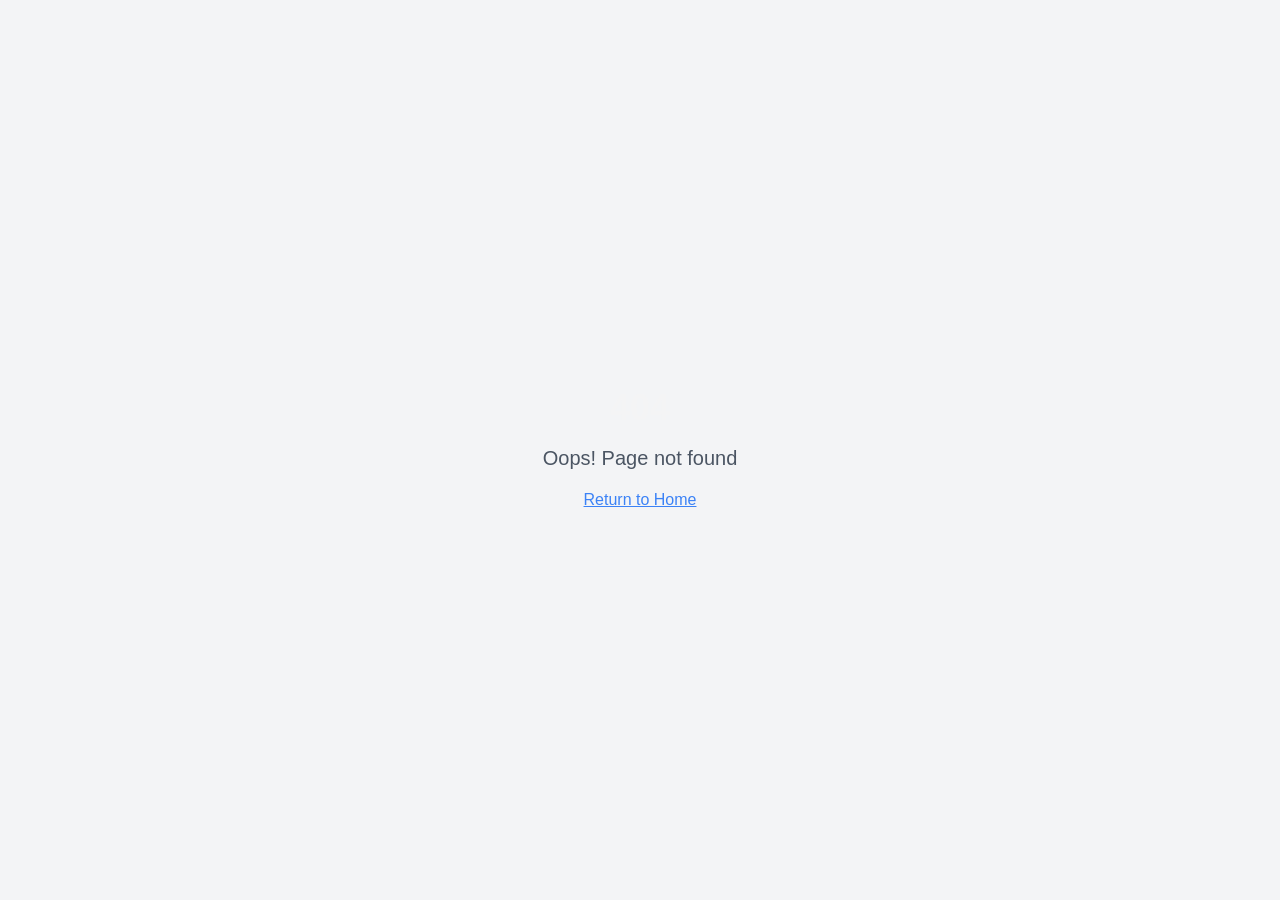
==== index.html @ d6beacb3 "updated dist" ====
<!doctype html>
<html lang="en">
  <head>
    <meta charset="UTF-8" />
    <meta name="viewport" content="width=device-width, initial-scale=1.0" />
    <title>Udaykishore Resu - Technical Lead & Software Architect</title>
    <meta name="description" content="Passionate software architect creating innovative solutions. Explore my projects, articles, and journey in modern web development." />
    <meta name="author" content="Udaykishore Resu" />
    <meta name="keywords" content="Technical Lead & Software Architect, Golang, Scala, Java, Web Development, Migration" />

    <meta property="og:title" content="Udaykishore Resu - Technical Lead & Software Architect" />
    <meta property="og:description" content="Passionate software architect creating innovative solutions and sharing knowledge through code and writing." />
    <meta property="og:type" content="website" />
    <meta property="og:url" content="https://udaykishore-resu.github.io" />

    <meta name="twitter:card" content="summary_large_image" />
    <meta name="twitter:title" content="Udaykishore Resu - Technical Lead & Software Architect" />
    <meta name="twitter:description" content="Passionate software architect creating innovative solutions and sharing knowledge through code and writing." />
    <script type="module" crossorigin src="/assets/index-DEDSLLPC.js"></script>
    <link rel="stylesheet" crossorigin href="/assets/index-BplFXg4B.css">
  </head>

  <body>
    <div id="root"></div>
  </body>
</html>
---- assets/index-BplFXg4B.css ----
*,:before,:after{--tw-border-spacing-x: 0;--tw-border-spacing-y: 0;--tw-translate-x: 0;--tw-translate-y: 0;--tw-rotate: 0;--tw-skew-x: 0;--tw-skew-y: 0;--tw-scale-x: 1;--tw-scale-y: 1;--tw-pan-x: ;--tw-pan-y: ;--tw-pinch-zoom: ;--tw-scroll-snap-strictness: proximity;--tw-gradient-from-position: ;--tw-gradient-via-position: ;--tw-gradient-to-position: ;--tw-ordinal: ;--tw-slashed-zero: ;--tw-numeric-figure: ;--tw-numeric-spacing: ;--tw-numeric-fraction: ;--tw-ring-inset: ;--tw-ring-offset-width: 0px;--tw-ring-offset-color: #fff;--tw-ring-color: rgb(59 130 246 / .5);--tw-ring-offset-shadow: 0 0 #0000;--tw-ring-shadow: 0 0 #0000;--tw-shadow: 0 0 #0000;--tw-shadow-colored: 0 0 #0000;--tw-blur: ;--tw-brightness: ;--tw-contrast: ;--tw-grayscale: ;--tw-hue-rotate: ;--tw-invert: ;--tw-saturate: ;--tw-sepia: ;--tw-drop-shadow: ;--tw-backdrop-blur: ;--tw-backdrop-brightness: ;--tw-backdrop-contrast: ;--tw-backdrop-grayscale: ;--tw-backdrop-hue-rotate: ;--tw-backdrop-invert: ;--tw-backdrop-opacity: ;--tw-backdrop-saturate: ;--tw-backdrop-sepia: ;--tw-contain-size: ;--tw-contain-layout: ;--tw-contain-paint: ;--tw-contain-style: }::backdrop{--tw-border-spacing-x: 0;--tw-border-spacing-y: 0;--tw-translate-x: 0;--tw-translate-y: 0;--tw-rotate: 0;--tw-skew-x: 0;--tw-skew-y: 0;--tw-scale-x: 1;--tw-scale-y: 1;--tw-pan-x: ;--tw-pan-y: ;--tw-pinch-zoom: ;--tw-scroll-snap-strictness: proximity;--tw-gradient-from-position: ;--tw-gradient-via-position: ;--tw-gradient-to-position: ;--tw-ordinal: ;--tw-slashed-zero: ;--tw-numeric-figure: ;--tw-numeric-spacing: ;--tw-numeric-fraction: ;--tw-ring-inset: ;--tw-ring-offset-width: 0px;--tw-ring-offset-color: #fff;--tw-ring-color: rgb(59 130 246 / .5);--tw-ring-offset-shadow: 0 0 #0000;--tw-ring-shadow: 0 0 #0000;--tw-shadow: 0 0 #0000;--tw-shadow-colored: 0 0 #0000;--tw-blur: ;--tw-brightness: ;--tw-contrast: ;--tw-grayscale: ;--tw-hue-rotate: ;--tw-invert: ;--tw-saturate: ;--tw-sepia: ;--tw-drop-shadow: ;--tw-backdrop-blur: ;--tw-backdrop-brightness: ;--tw-backdrop-contrast: ;--tw-backdrop-grayscale: ;--tw-backdrop-hue-rotate: ;--tw-backdrop-invert: ;--tw-backdrop-opacity: ;--tw-backdrop-saturate: ;--tw-backdrop-sepia: ;--tw-contain-size: ;--tw-contain-layout: ;--tw-contain-paint: ;--tw-contain-style: }*,:before,:after{box-sizing:border-box;border-width:0;border-style:solid;border-color:#e5e7eb}:before,:after{--tw-content: ""}html,:host{line-height:1.5;-webkit-text-size-adjust:100%;-moz-tab-size:4;-o-tab-size:4;tab-size:4;font-family:ui-sans-serif,system-ui,sans-serif,"Apple Color Emoji","Segoe UI Emoji",Segoe UI Symbol,"Noto Color Emoji";font-feature-settings:normal;font-variation-settings:normal;-webkit-tap-highlight-color:transparent}body{margin:0;line-height:inherit}hr{height:0;color:inherit;border-top-width:1px}abbr:where([title]){-webkit-text-decoration:underline dotted;text-decoration:underline dotted}h1,h2,h3,h4,h5,h6{font-size:inherit;font-weight:inherit}a{color:inherit;text-decoration:inherit}b,strong{font-weight:bolder}code,kbd,samp,pre{font-family:ui-monospace,SFMono-Regular,Menlo,Monaco,Consolas,Liberation Mono,Courier New,monospace;font-feature-settings:normal;font-variation-settings:normal;font-size:1em}small{font-size:80%}sub,sup{font-size:75%;line-height:0;position:relative;vertical-align:baseline}sub{bottom:-.25em}sup{top:-.5em}table{text-indent:0;border-color:inherit;border-collapse:collapse}button,input,optgroup,select,textarea{font-family:inherit;font-feature-settings:inherit;font-variation-settings:inherit;font-size:100%;font-weight:inherit;line-height:inherit;letter-spacing:inherit;color:inherit;margin:0;padding:0}button,select{text-transform:none}button,input:where([type=button]),input:where([type=reset]),input:where([type=submit]){-webkit-appearance:button;background-color:transparent;background-image:none}:-moz-focusring{outline:auto}:-moz-ui-invalid{box-shadow:none}progress{vertical-align:baseline}::-webkit-inner-spin-button,::-webkit-outer-spin-button{height:auto}[type=search]{-webkit-appearance:textfield;outline-offset:-2px}::-webkit-search-decoration{-webkit-appearance:none}::-webkit-file-upload-button{-webkit-appearance:button;font:inherit}summary{display:list-item}blockquote,dl,dd,h1,h2,h3,h4,h5,h6,hr,figure,p,pre{margin:0}fieldset{margin:0;padding:0}legend{padding:0}ol,ul,menu{list-style:none;margin:0;padding:0}dialog{padding:0}textarea{resize:vertical}input::-moz-placeholder,textarea::-moz-placeholder{opacity:1;color:#9ca3af}input::placeholder,textarea::placeholder{opacity:1;color:#9ca3af}button,[role=button]{cursor:pointer}:disabled{cursor:default}img,svg,video,canvas,audio,iframe,embed,object{display:block;vertical-align:middle}img,video{max-width:100%;height:auto}[hidden]:where(:not([hidden=until-found])){display:none}:root{--background: 240 10% 3.9%;--surface: 240 10% 5.5%;--surface-elevated: 240 10% 7%;--foreground: 240 5% 96%;--card: 240 10% 6%;--card-foreground: 240 5% 96%;--card-border: 240 10% 12%;--popover: 240 10% 6%;--popover-foreground: 240 5% 96%;--primary: 217 91% 60%;--primary-light: 217 91% 70%;--primary-dark: 217 91% 50%;--primary-foreground: 240 10% 3.9%;--secondary: 240 10% 12%;--secondary-foreground: 240 5% 96%;--accent: 270 95% 75%;--accent-light: 270 95% 85%;--accent-foreground: 240 10% 3.9%;--muted: 240 10% 12%;--muted-foreground: 240 5% 65%;--text-secondary: 240 5% 75%;--destructive: 0 84% 60%;--destructive-foreground: 240 5% 96%;--success: 142 76% 36%;--warning: 38 92% 50%;--border: 240 10% 12%;--input: 240 10% 12%;--ring: 217 91% 60%;--gradient-primary: linear-gradient(135deg, hsl(217 91% 60%), hsl(270 95% 75%));--gradient-surface: linear-gradient(135deg, hsl(240 10% 6%), hsl(240 10% 8%));--gradient-hero: linear-gradient(135deg, hsl(240 10% 3.9%), hsl(240 10% 6%));--shadow-sm: 0 1px 2px 0 hsl(240 10% 3.9% / .05);--shadow: 0 4px 6px -1px hsl(240 10% 3.9% / .1);--shadow-md: 0 10px 15px -3px hsl(240 10% 3.9% / .1);--shadow-lg: 0 20px 25px -5px hsl(240 10% 3.9% / .1);--shadow-glow: 0 0 40px hsl(217 91% 60% / .15);--radius: .75rem;--sidebar-background: 0 0% 98%;--sidebar-foreground: 240 5.3% 26.1%;--sidebar-primary: 240 5.9% 10%;--sidebar-primary-foreground: 0 0% 98%;--sidebar-accent: 240 4.8% 95.9%;--sidebar-accent-foreground: 240 5.9% 10%;--sidebar-border: 220 13% 91%;--sidebar-ring: 217.2 91.2% 59.8%}.dark{--background: 222.2 84% 4.9%;--foreground: 210 40% 98%;--card: 222.2 84% 4.9%;--card-foreground: 210 40% 98%;--popover: 222.2 84% 4.9%;--popover-foreground: 210 40% 98%;--primary: 210 40% 98%;--primary-foreground: 222.2 47.4% 11.2%;--secondary: 217.2 32.6% 17.5%;--secondary-foreground: 210 40% 98%;--muted: 217.2 32.6% 17.5%;--muted-foreground: 215 20.2% 65.1%;--accent: 217.2 32.6% 17.5%;--accent-foreground: 210 40% 98%;--destructive: 0 62.8% 30.6%;--destructive-foreground: 210 40% 98%;--border: 217.2 32.6% 17.5%;--input: 217.2 32.6% 17.5%;--ring: 212.7 26.8% 83.9%;--sidebar-background: 240 5.9% 10%;--sidebar-foreground: 240 4.8% 95.9%;--sidebar-primary: 224.3 76.3% 48%;--sidebar-primary-foreground: 0 0% 100%;--sidebar-accent: 240 3.7% 15.9%;--sidebar-accent-foreground: 240 4.8% 95.9%;--sidebar-border: 240 3.7% 15.9%;--sidebar-ring: 217.2 91.2% 59.8%}*{border-color:hsl(var(--border))}body{background-color:hsl(var(--background));font-family:Inter,sans-serif;color:hsl(var(--foreground));-webkit-font-smoothing:antialiased;-moz-osx-font-smoothing:grayscale}::-webkit-scrollbar{width:6px}::-webkit-scrollbar-track{background:hsl(var(--surface))}::-webkit-scrollbar-thumb{background:hsl(var(--border));border-radius:3px}::-webkit-scrollbar-thumb:hover{background:hsl(var(--muted-foreground))}.bg-gradient-surface{background:var(--gradient-surface)}.bg-gradient-hero{background:var(--gradient-hero)}.shadow-glow{box-shadow:var(--shadow-glow)}.text-gradient{background:var(--gradient-primary);background-clip:text;-webkit-background-clip:text;-webkit-text-fill-color:transparent}.animate-fade-in-up{animation:fadeInUp .6s ease-out forwards}.animate-fade-in{animation:fadeIn .6s ease-out forwards}@keyframes fadeInUp{0%{opacity:0;transform:translateY(30px)}to{opacity:1;transform:translateY(0)}}@keyframes fadeIn{0%{opacity:0}to{opacity:1}}@keyframes scaleIn{0%{opacity:0;transform:scale(.95)}to{opacity:1;transform:scale(1)}}.hover-lift{transition:all .3s cubic-bezier(.4,0,.2,1)}.hover-lift:hover{transform:translateY(-8px);box-shadow:var(--shadow-lg)}.hover-glow:hover{box-shadow:var(--shadow-glow)}.sr-only{position:absolute;width:1px;height:1px;padding:0;margin:-1px;overflow:hidden;clip:rect(0,0,0,0);white-space:nowrap;border-width:0}.pointer-events-none{pointer-events:none}.pointer-events-auto{pointer-events:auto}.visible{visibility:visible}.invisible{visibility:hidden}.fixed{position:fixed}.absolute{position:absolute}.relative{position:relative}.inset-0{top:0;right:0;bottom:0;left:0}.inset-x-0{left:0;right:0}.inset-y-0{top:0;bottom:0}.-bottom-12{bottom:-3rem}.-left-12{left:-3rem}.-right-12{right:-3rem}.-top-12{top:-3rem}.bottom-0{bottom:0}.bottom-20{bottom:5rem}.bottom-8{bottom:2rem}.left-0{left:0}.left-1{left:.25rem}.left-1\/2{left:50%}.left-2{left:.5rem}.left-20{left:5rem}.left-\[50\%\]{left:50%}.right-0{right:0}.right-1{right:.25rem}.right-2{right:.5rem}.right-20{right:5rem}.right-3{right:.75rem}.right-4{right:1rem}.top-0{top:0}.top-1\.5{top:.375rem}.top-1\/2{top:50%}.top-2{top:.5rem}.top-20{top:5rem}.top-3\.5{top:.875rem}.top-4{top:1rem}.top-\[1px\]{top:1px}.top-\[50\%\]{top:50%}.top-\[60\%\]{top:60%}.top-full{top:100%}.z-10{z-index:10}.z-20{z-index:20}.z-50{z-index:50}.z-\[100\]{z-index:100}.z-\[1\]{z-index:1}.-mx-1{margin-left:-.25rem;margin-right:-.25rem}.mx-1{margin-left:.25rem;margin-right:.25rem}.mx-2{margin-left:.5rem;margin-right:.5rem}.mx-3\.5{margin-left:.875rem;margin-right:.875rem}.mx-auto{margin-left:auto;margin-right:auto}.my-0\.5{margin-top:.125rem;margin-bottom:.125rem}.my-1{margin-top:.25rem;margin-bottom:.25rem}.-ml-4{margin-left:-1rem}.-mt-4{margin-top:-1rem}.mb-1{margin-bottom:.25rem}.mb-12{margin-bottom:3rem}.mb-16{margin-bottom:4rem}.mb-2{margin-bottom:.5rem}.mb-3{margin-bottom:.75rem}.mb-4{margin-bottom:1rem}.mb-6{margin-bottom:1.5rem}.mb-8{margin-bottom:2rem}.ml-1{margin-left:.25rem}.ml-auto{margin-left:auto}.mr-1{margin-right:.25rem}.mr-2{margin-right:.5rem}.mt-1\.5{margin-top:.375rem}.mt-12{margin-top:3rem}.mt-2{margin-top:.5rem}.mt-24{margin-top:6rem}.mt-4{margin-top:1rem}.mt-auto{margin-top:auto}.block{display:block}.flex{display:flex}.inline-flex{display:inline-flex}.table{display:table}.grid{display:grid}.hidden{display:none}.aspect-square{aspect-ratio:1 / 1}.aspect-video{aspect-ratio:16 / 9}.size-4{width:1rem;height:1rem}.h-1\.5{height:.375rem}.h-10{height:2.5rem}.h-11{height:2.75rem}.h-12{height:3rem}.h-16{height:4rem}.h-2{height:.5rem}.h-2\.5{height:.625rem}.h-3{height:.75rem}.h-3\.5{height:.875rem}.h-32{height:8rem}.h-4{height:1rem}.h-5{height:1.25rem}.h-6{height:1.5rem}.h-7{height:1.75rem}.h-72{height:18rem}.h-8{height:2rem}.h-9{height:2.25rem}.h-96{height:24rem}.h-\[1px\]{height:1px}.h-\[var\(--radix-navigation-menu-viewport-height\)\]{height:var(--radix-navigation-menu-viewport-height)}.h-\[var\(--radix-select-trigger-height\)\]{height:var(--radix-select-trigger-height)}.h-auto{height:auto}.h-full{height:100%}.h-px{height:1px}.h-svh{height:100svh}.max-h-96{max-height:24rem}.max-h-\[300px\]{max-height:300px}.max-h-screen{max-height:100vh}.min-h-0{min-height:0px}.min-h-\[80px\]{min-height:80px}.min-h-screen{min-height:100vh}.min-h-svh{min-height:100svh}.w-0{width:0px}.w-1{width:.25rem}.w-10{width:2.5rem}.w-11{width:2.75rem}.w-12{width:3rem}.w-2{width:.5rem}.w-2\.5{width:.625rem}.w-3{width:.75rem}.w-3\.5{width:.875rem}.w-3\/4{width:75%}.w-32{width:8rem}.w-4{width:1rem}.w-5{width:1.25rem}.w-6{width:1.5rem}.w-64{width:16rem}.w-7{width:1.75rem}.w-72{width:18rem}.w-8{width:2rem}.w-9{width:2.25rem}.w-96{width:24rem}.w-\[--sidebar-width\]{width:var(--sidebar-width)}.w-\[100px\]{width:100px}.w-\[1px\]{width:1px}.w-auto{width:auto}.w-full{width:100%}.w-max{width:-moz-max-content;width:max-content}.w-px{width:1px}.min-w-0{min-width:0px}.min-w-5{min-width:1.25rem}.min-w-\[12rem\]{min-width:12rem}.min-w-\[8rem\]{min-width:8rem}.min-w-\[var\(--radix-select-trigger-width\)\]{min-width:var(--radix-select-trigger-width)}.max-w-2xl{max-width:42rem}.max-w-3xl{max-width:48rem}.max-w-4xl{max-width:56rem}.max-w-6xl{max-width:72rem}.max-w-\[--skeleton-width\]{max-width:var(--skeleton-width)}.max-w-lg{max-width:32rem}.max-w-max{max-width:-moz-max-content;max-width:max-content}.flex-1{flex:1 1 0%}.shrink-0{flex-shrink:0}.grow{flex-grow:1}.grow-0{flex-grow:0}.basis-full{flex-basis:100%}.caption-bottom{caption-side:bottom}.border-collapse{border-collapse:collapse}.-translate-x-1\/2{--tw-translate-x: -50%;transform:translate(var(--tw-translate-x),var(--tw-translate-y)) rotate(var(--tw-rotate)) skew(var(--tw-skew-x)) skewY(var(--tw-skew-y)) scaleX(var(--tw-scale-x)) scaleY(var(--tw-scale-y))}.-translate-x-px{--tw-translate-x: -1px;transform:translate(var(--tw-translate-x),var(--tw-translate-y)) rotate(var(--tw-rotate)) skew(var(--tw-skew-x)) skewY(var(--tw-skew-y)) scaleX(var(--tw-scale-x)) scaleY(var(--tw-scale-y))}.-translate-y-1\/2{--tw-translate-y: -50%;transform:translate(var(--tw-translate-x),var(--tw-translate-y)) rotate(var(--tw-rotate)) skew(var(--tw-skew-x)) skewY(var(--tw-skew-y)) scaleX(var(--tw-scale-x)) scaleY(var(--tw-scale-y))}.translate-x-\[-50\%\]{--tw-translate-x: -50%;transform:translate(var(--tw-translate-x),var(--tw-translate-y)) rotate(var(--tw-rotate)) skew(var(--tw-skew-x)) skewY(var(--tw-skew-y)) scaleX(var(--tw-scale-x)) scaleY(var(--tw-scale-y))}.translate-x-px{--tw-translate-x: 1px;transform:translate(var(--tw-translate-x),var(--tw-translate-y)) rotate(var(--tw-rotate)) skew(var(--tw-skew-x)) skewY(var(--tw-skew-y)) scaleX(var(--tw-scale-x)) scaleY(var(--tw-scale-y))}.translate-y-\[-50\%\]{--tw-translate-y: -50%;transform:translate(var(--tw-translate-x),var(--tw-translate-y)) rotate(var(--tw-rotate)) skew(var(--tw-skew-x)) skewY(var(--tw-skew-y)) scaleX(var(--tw-scale-x)) scaleY(var(--tw-scale-y))}.rotate-45{--tw-rotate: 45deg;transform:translate(var(--tw-translate-x),var(--tw-translate-y)) rotate(var(--tw-rotate)) skew(var(--tw-skew-x)) skewY(var(--tw-skew-y)) scaleX(var(--tw-scale-x)) scaleY(var(--tw-scale-y))}.rotate-90{--tw-rotate: 90deg;transform:translate(var(--tw-translate-x),var(--tw-translate-y)) rotate(var(--tw-rotate)) skew(var(--tw-skew-x)) skewY(var(--tw-skew-y)) scaleX(var(--tw-scale-x)) scaleY(var(--tw-scale-y))}.transform{transform:translate(var(--tw-translate-x),var(--tw-translate-y)) rotate(var(--tw-rotate)) skew(var(--tw-skew-x)) skewY(var(--tw-skew-y)) scaleX(var(--tw-scale-x)) scaleY(var(--tw-scale-y))}@keyframes bounce{0%,to{transform:translateY(-25%);animation-timing-function:cubic-bezier(.8,0,1,1)}50%{transform:none;animation-timing-function:cubic-bezier(0,0,.2,1)}}.animate-bounce{animation:bounce 1s infinite}@keyframes pulse{50%{opacity:.5}}.animate-pulse{animation:pulse 2s cubic-bezier(.4,0,.6,1) infinite}.cursor-default{cursor:default}.cursor-pointer{cursor:pointer}.touch-none{touch-action:none}.select-none{-webkit-user-select:none;-moz-user-select:none;user-select:none}.resize-none{resize:none}.list-none{list-style-type:none}.grid-cols-1{grid-template-columns:repeat(1,minmax(0,1fr))}.grid-cols-3{grid-template-columns:repeat(3,minmax(0,1fr))}.flex-row{flex-direction:row}.flex-col{flex-direction:column}.flex-col-reverse{flex-direction:column-reverse}.flex-wrap{flex-wrap:wrap}.items-start{align-items:flex-start}.items-end{align-items:flex-end}.items-center{align-items:center}.items-stretch{align-items:stretch}.justify-center{justify-content:center}.justify-between{justify-content:space-between}.gap-1{gap:.25rem}.gap-1\.5{gap:.375rem}.gap-12{gap:3rem}.gap-2{gap:.5rem}.gap-4{gap:1rem}.gap-6{gap:1.5rem}.gap-8{gap:2rem}.space-x-1>:not([hidden])~:not([hidden]){--tw-space-x-reverse: 0;margin-right:calc(.25rem * var(--tw-space-x-reverse));margin-left:calc(.25rem * calc(1 - var(--tw-space-x-reverse)))}.space-x-3>:not([hidden])~:not([hidden]){--tw-space-x-reverse: 0;margin-right:calc(.75rem * var(--tw-space-x-reverse));margin-left:calc(.75rem * calc(1 - var(--tw-space-x-reverse)))}.space-x-4>:not([hidden])~:not([hidden]){--tw-space-x-reverse: 0;margin-right:calc(1rem * var(--tw-space-x-reverse));margin-left:calc(1rem * calc(1 - var(--tw-space-x-reverse)))}.space-x-6>:not([hidden])~:not([hidden]){--tw-space-x-reverse: 0;margin-right:calc(1.5rem * var(--tw-space-x-reverse));margin-left:calc(1.5rem * calc(1 - var(--tw-space-x-reverse)))}.space-x-8>:not([hidden])~:not([hidden]){--tw-space-x-reverse: 0;margin-right:calc(2rem * var(--tw-space-x-reverse));margin-left:calc(2rem * calc(1 - var(--tw-space-x-reverse)))}.space-y-1>:not([hidden])~:not([hidden]){--tw-space-y-reverse: 0;margin-top:calc(.25rem * calc(1 - var(--tw-space-y-reverse)));margin-bottom:calc(.25rem * var(--tw-space-y-reverse))}.space-y-1\.5>:not([hidden])~:not([hidden]){--tw-space-y-reverse: 0;margin-top:calc(.375rem * calc(1 - var(--tw-space-y-reverse)));margin-bottom:calc(.375rem * var(--tw-space-y-reverse))}.space-y-2>:not([hidden])~:not([hidden]){--tw-space-y-reverse: 0;margin-top:calc(.5rem * calc(1 - var(--tw-space-y-reverse)));margin-bottom:calc(.5rem * var(--tw-space-y-reverse))}.space-y-3>:not([hidden])~:not([hidden]){--tw-space-y-reverse: 0;margin-top:calc(.75rem * calc(1 - var(--tw-space-y-reverse)));margin-bottom:calc(.75rem * var(--tw-space-y-reverse))}.space-y-4>:not([hidden])~:not([hidden]){--tw-space-y-reverse: 0;margin-top:calc(1rem * calc(1 - var(--tw-space-y-reverse)));margin-bottom:calc(1rem * var(--tw-space-y-reverse))}.space-y-6>:not([hidden])~:not([hidden]){--tw-space-y-reverse: 0;margin-top:calc(1.5rem * calc(1 - var(--tw-space-y-reverse)));margin-bottom:calc(1.5rem * var(--tw-space-y-reverse))}.space-y-8>:not([hidden])~:not([hidden]){--tw-space-y-reverse: 0;margin-top:calc(2rem * calc(1 - var(--tw-space-y-reverse)));margin-bottom:calc(2rem * var(--tw-space-y-reverse))}.overflow-auto{overflow:auto}.overflow-hidden{overflow:hidden}.overflow-y-auto{overflow-y:auto}.overflow-x-hidden{overflow-x:hidden}.whitespace-nowrap{white-space:nowrap}.break-words{overflow-wrap:break-word}.rounded-\[2px\]{border-radius:2px}.rounded-\[inherit\]{border-radius:inherit}.rounded-full{border-radius:9999px}.rounded-lg{border-radius:var(--radius)}.rounded-md{border-radius:calc(var(--radius) - 2px)}.rounded-sm{border-radius:calc(var(--radius) - 4px)}.rounded-xl{border-radius:.75rem}.rounded-t-\[10px\]{border-top-left-radius:10px;border-top-right-radius:10px}.rounded-tl-sm{border-top-left-radius:calc(var(--radius) - 4px)}.border{border-width:1px}.border-2{border-width:2px}.border-4{border-width:4px}.border-\[1\.5px\]{border-width:1.5px}.border-y{border-top-width:1px;border-bottom-width:1px}.border-b{border-bottom-width:1px}.border-l{border-left-width:1px}.border-r{border-right-width:1px}.border-t{border-top-width:1px}.border-dashed{border-style:dashed}.border-\[--color-border\]{border-color:var(--color-border)}.border-border{border-color:hsl(var(--border))}.border-border\/50{border-color:hsl(var(--border) / .5)}.border-card-border{border-color:hsl(var(--card-border))}.border-destructive{border-color:hsl(var(--destructive))}.border-destructive\/50{border-color:hsl(var(--destructive) / .5)}.border-input{border-color:hsl(var(--input))}.border-primary{border-color:hsl(var(--primary))}.border-primary\/20{border-color:hsl(var(--primary) / .2)}.border-sidebar-border{border-color:hsl(var(--sidebar-border))}.border-transparent{border-color:transparent}.border-l-transparent{border-left-color:transparent}.border-t-transparent{border-top-color:transparent}.bg-\[--color-bg\]{background-color:var(--color-bg)}.bg-accent{background-color:hsl(var(--accent))}.bg-accent\/10{background-color:hsl(var(--accent) / .1)}.bg-background{background-color:hsl(var(--background))}.bg-background\/80{background-color:hsl(var(--background) / .8)}.bg-black\/80{background-color:#000c}.bg-border{background-color:hsl(var(--border))}.bg-card{background-color:hsl(var(--card))}.bg-destructive{background-color:hsl(var(--destructive))}.bg-foreground{background-color:hsl(var(--foreground))}.bg-gray-100{--tw-bg-opacity: 1;background-color:rgb(243 244 246 / var(--tw-bg-opacity, 1))}.bg-muted{background-color:hsl(var(--muted))}.bg-muted\/10{background-color:hsl(var(--muted) / .1)}.bg-muted\/50{background-color:hsl(var(--muted) / .5)}.bg-popover{background-color:hsl(var(--popover))}.bg-primary{background-color:hsl(var(--primary))}.bg-primary\/10{background-color:hsl(var(--primary) / .1)}.bg-secondary{background-color:hsl(var(--secondary))}.bg-sidebar{background-color:hsl(var(--sidebar-background))}.bg-sidebar-border{background-color:hsl(var(--sidebar-border))}.bg-success\/10{background-color:hsl(var(--success) / .1)}.bg-surface-elevated{background-color:hsl(var(--surface-elevated))}.bg-surface\/50{background-color:hsl(var(--surface) / .5)}.bg-transparent{background-color:transparent}.bg-warning\/10{background-color:hsl(var(--warning) / .1)}.bg-gradient-to-b{background-image:linear-gradient(to bottom,var(--tw-gradient-stops))}.from-primary\/5{--tw-gradient-from: hsl(var(--primary) / .05) var(--tw-gradient-from-position);--tw-gradient-to: hsl(var(--primary) / 0) var(--tw-gradient-to-position);--tw-gradient-stops: var(--tw-gradient-from), var(--tw-gradient-to)}.to-transparent{--tw-gradient-to: transparent var(--tw-gradient-to-position)}.fill-current{fill:currentColor}.object-cover{-o-object-fit:cover;object-fit:cover}.p-0{padding:0}.p-1{padding:.25rem}.p-2{padding:.5rem}.p-3{padding:.75rem}.p-4{padding:1rem}.p-6{padding:1.5rem}.p-8{padding:2rem}.p-\[1px\]{padding:1px}.px-1{padding-left:.25rem;padding-right:.25rem}.px-2{padding-left:.5rem;padding-right:.5rem}.px-2\.5{padding-left:.625rem;padding-right:.625rem}.px-3{padding-left:.75rem;padding-right:.75rem}.px-4{padding-left:1rem;padding-right:1rem}.px-5{padding-left:1.25rem;padding-right:1.25rem}.px-6{padding-left:1.5rem;padding-right:1.5rem}.px-8{padding-left:2rem;padding-right:2rem}.py-0\.5{padding-top:.125rem;padding-bottom:.125rem}.py-1{padding-top:.25rem;padding-bottom:.25rem}.py-1\.5{padding-top:.375rem;padding-bottom:.375rem}.py-12{padding-top:3rem;padding-bottom:3rem}.py-2{padding-top:.5rem;padding-bottom:.5rem}.py-20{padding-top:5rem;padding-bottom:5rem}.py-3{padding-top:.75rem;padding-bottom:.75rem}.py-4{padding-top:1rem;padding-bottom:1rem}.py-6{padding-top:1.5rem;padding-bottom:1.5rem}.pb-3{padding-bottom:.75rem}.pb-4{padding-bottom:1rem}.pl-2\.5{padding-left:.625rem}.pl-4{padding-left:1rem}.pl-8{padding-left:2rem}.pr-2{padding-right:.5rem}.pr-2\.5{padding-right:.625rem}.pr-8{padding-right:2rem}.pt-0{padding-top:0}.pt-1{padding-top:.25rem}.pt-2{padding-top:.5rem}.pt-3{padding-top:.75rem}.pt-4{padding-top:1rem}.pt-6{padding-top:1.5rem}.pt-8{padding-top:2rem}.text-left{text-align:left}.text-center{text-align:center}.align-middle{vertical-align:middle}.font-mono{font-family:ui-monospace,SFMono-Regular,Menlo,Monaco,Consolas,Liberation Mono,Courier New,monospace}.font-space-grotesk{font-family:Space Grotesk,sans-serif}.text-2xl{font-size:1.5rem;line-height:2rem}.text-4xl{font-size:2.25rem;line-height:2.5rem}.text-5xl{font-size:3rem;line-height:1}.text-\[0\.8rem\]{font-size:.8rem}.text-base{font-size:1rem;line-height:1.5rem}.text-lg{font-size:1.125rem;line-height:1.75rem}.text-sm{font-size:.875rem;line-height:1.25rem}.text-xl{font-size:1.25rem;line-height:1.75rem}.text-xs{font-size:.75rem;line-height:1rem}.font-bold{font-weight:700}.font-medium{font-weight:500}.font-normal{font-weight:400}.font-semibold{font-weight:600}.tabular-nums{--tw-numeric-spacing: tabular-nums;font-variant-numeric:var(--tw-ordinal) var(--tw-slashed-zero) var(--tw-numeric-figure) var(--tw-numeric-spacing) var(--tw-numeric-fraction)}.leading-none{line-height:1}.leading-relaxed{line-height:1.625}.leading-tight{line-height:1.25}.tracking-tight{letter-spacing:-.025em}.tracking-widest{letter-spacing:.1em}.text-accent{color:hsl(var(--accent))}.text-accent-foreground{color:hsl(var(--accent-foreground))}.text-accent-light{color:hsl(var(--accent-light))}.text-blue-500{--tw-text-opacity: 1;color:rgb(59 130 246 / var(--tw-text-opacity, 1))}.text-card-foreground{color:hsl(var(--card-foreground))}.text-current{color:currentColor}.text-destructive{color:hsl(var(--destructive))}.text-destructive-foreground{color:hsl(var(--destructive-foreground))}.text-foreground{color:hsl(var(--foreground))}.text-foreground\/50{color:hsl(var(--foreground) / .5)}.text-gray-600{--tw-text-opacity: 1;color:rgb(75 85 99 / var(--tw-text-opacity, 1))}.text-muted-foreground{color:hsl(var(--muted-foreground))}.text-popover-foreground{color:hsl(var(--popover-foreground))}.text-primary{color:hsl(var(--primary))}.text-primary-foreground{color:hsl(var(--primary-foreground))}.text-primary-light{color:hsl(var(--primary-light))}.text-red-500{--tw-text-opacity: 1;color:rgb(239 68 68 / var(--tw-text-opacity, 1))}.text-secondary-foreground{color:hsl(var(--secondary-foreground))}.text-sidebar-foreground{color:hsl(var(--sidebar-foreground))}.text-sidebar-foreground\/70{color:hsl(var(--sidebar-foreground) / .7)}.text-success{color:hsl(var(--success))}.text-text-secondary{color:hsl(var(--text-secondary))}.text-warning{color:hsl(var(--warning))}.underline{text-decoration-line:underline}.underline-offset-4{text-underline-offset:4px}.opacity-0{opacity:0}.opacity-50{opacity:.5}.opacity-60{opacity:.6}.opacity-70{opacity:.7}.opacity-90{opacity:.9}.shadow-\[0_0_0_1px_hsl\(var\(--sidebar-border\)\)\]{--tw-shadow: 0 0 0 1px hsl(var(--sidebar-border));--tw-shadow-colored: 0 0 0 1px var(--tw-shadow-color);box-shadow:var(--tw-ring-offset-shadow, 0 0 #0000),var(--tw-ring-shadow, 0 0 #0000),var(--tw-shadow)}.shadow-lg{--tw-shadow: 0 10px 15px -3px rgb(0 0 0 / .1), 0 4px 6px -4px rgb(0 0 0 / .1);--tw-shadow-colored: 0 10px 15px -3px var(--tw-shadow-color), 0 4px 6px -4px var(--tw-shadow-color);box-shadow:var(--tw-ring-offset-shadow, 0 0 #0000),var(--tw-ring-shadow, 0 0 #0000),var(--tw-shadow)}.shadow-md{--tw-shadow: 0 4px 6px -1px rgb(0 0 0 / .1), 0 2px 4px -2px rgb(0 0 0 / .1);--tw-shadow-colored: 0 4px 6px -1px var(--tw-shadow-color), 0 2px 4px -2px var(--tw-shadow-color);box-shadow:var(--tw-ring-offset-shadow, 0 0 #0000),var(--tw-ring-shadow, 0 0 #0000),var(--tw-shadow)}.shadow-none{--tw-shadow: 0 0 #0000;--tw-shadow-colored: 0 0 #0000;box-shadow:var(--tw-ring-offset-shadow, 0 0 #0000),var(--tw-ring-shadow, 0 0 #0000),var(--tw-shadow)}.shadow-sm{--tw-shadow: 0 1px 2px 0 rgb(0 0 0 / .05);--tw-shadow-colored: 0 1px 2px 0 var(--tw-shadow-color);box-shadow:var(--tw-ring-offset-shadow, 0 0 #0000),var(--tw-ring-shadow, 0 0 #0000),var(--tw-shadow)}.shadow-xl{--tw-shadow: 0 20px 25px -5px rgb(0 0 0 / .1), 0 8px 10px -6px rgb(0 0 0 / .1);--tw-shadow-colored: 0 20px 25px -5px var(--tw-shadow-color), 0 8px 10px -6px var(--tw-shadow-color);box-shadow:var(--tw-ring-offset-shadow, 0 0 #0000),var(--tw-ring-shadow, 0 0 #0000),var(--tw-shadow)}.outline-none{outline:2px solid transparent;outline-offset:2px}.outline{outline-style:solid}.ring-0{--tw-ring-offset-shadow: var(--tw-ring-inset) 0 0 0 var(--tw-ring-offset-width) var(--tw-ring-offset-color);--tw-ring-shadow: var(--tw-ring-inset) 0 0 0 calc(0px + var(--tw-ring-offset-width)) var(--tw-ring-color);box-shadow:var(--tw-ring-offset-shadow),var(--tw-ring-shadow),var(--tw-shadow, 0 0 #0000)}.ring-2{--tw-ring-offset-shadow: var(--tw-ring-inset) 0 0 0 var(--tw-ring-offset-width) var(--tw-ring-offset-color);--tw-ring-shadow: var(--tw-ring-inset) 0 0 0 calc(2px + var(--tw-ring-offset-width)) var(--tw-ring-color);box-shadow:var(--tw-ring-offset-shadow),var(--tw-ring-shadow),var(--tw-shadow, 0 0 #0000)}.ring-ring{--tw-ring-color: hsl(var(--ring))}.ring-sidebar-ring{--tw-ring-color: hsl(var(--sidebar-ring))}.ring-offset-background{--tw-ring-offset-color: hsl(var(--background))}.blur-3xl{--tw-blur: blur(64px);filter:var(--tw-blur) var(--tw-brightness) var(--tw-contrast) var(--tw-grayscale) var(--tw-hue-rotate) var(--tw-invert) var(--tw-saturate) var(--tw-sepia) var(--tw-drop-shadow)}.filter{filter:var(--tw-blur) var(--tw-brightness) var(--tw-contrast) var(--tw-grayscale) var(--tw-hue-rotate) var(--tw-invert) var(--tw-saturate) var(--tw-sepia) var(--tw-drop-shadow)}.backdrop-blur-md{--tw-backdrop-blur: blur(12px);-webkit-backdrop-filter:var(--tw-backdrop-blur) var(--tw-backdrop-brightness) var(--tw-backdrop-contrast) var(--tw-backdrop-grayscale) var(--tw-backdrop-hue-rotate) var(--tw-backdrop-invert) var(--tw-backdrop-opacity) var(--tw-backdrop-saturate) var(--tw-backdrop-sepia);backdrop-filter:var(--tw-backdrop-blur) var(--tw-backdrop-brightness) var(--tw-backdrop-contrast) var(--tw-backdrop-grayscale) var(--tw-backdrop-hue-rotate) var(--tw-backdrop-invert) var(--tw-backdrop-opacity) var(--tw-backdrop-saturate) var(--tw-backdrop-sepia)}.transition{transition-property:color,background-color,border-color,text-decoration-color,fill,stroke,opacity,box-shadow,transform,filter,-webkit-backdrop-filter;transition-property:color,background-color,border-color,text-decoration-color,fill,stroke,opacity,box-shadow,transform,filter,backdrop-filter;transition-property:color,background-color,border-color,text-decoration-color,fill,stroke,opacity,box-shadow,transform,filter,backdrop-filter,-webkit-backdrop-filter;transition-timing-function:cubic-bezier(.4,0,.2,1);transition-duration:.15s}.transition-\[left\,right\,width\]{transition-property:left,right,width;transition-timing-function:cubic-bezier(.4,0,.2,1);transition-duration:.15s}.transition-\[margin\,opa\]{transition-property:margin,opa;transition-timing-function:cubic-bezier(.4,0,.2,1);transition-duration:.15s}.transition-\[width\,height\,padding\]{transition-property:width,height,padding;transition-timing-function:cubic-bezier(.4,0,.2,1);transition-duration:.15s}.transition-\[width\]{transition-property:width;transition-timing-function:cubic-bezier(.4,0,.2,1);transition-duration:.15s}.transition-all{transition-property:all;transition-timing-function:cubic-bezier(.4,0,.2,1);transition-duration:.15s}.transition-colors{transition-property:color,background-color,border-color,text-decoration-color,fill,stroke;transition-timing-function:cubic-bezier(.4,0,.2,1);transition-duration:.15s}.transition-opacity{transition-property:opacity;transition-timing-function:cubic-bezier(.4,0,.2,1);transition-duration:.15s}.transition-transform{transition-property:transform;transition-timing-function:cubic-bezier(.4,0,.2,1);transition-duration:.15s}.delay-1000{transition-delay:1s}.duration-1000{transition-duration:1s}.duration-200{transition-duration:.2s}.duration-300{transition-duration:.3s}.ease-in-out{transition-timing-function:cubic-bezier(.4,0,.2,1)}.ease-linear{transition-timing-function:linear}@keyframes enter{0%{opacity:var(--tw-enter-opacity, 1);transform:translate3d(var(--tw-enter-translate-x, 0),var(--tw-enter-translate-y, 0),0) scale3d(var(--tw-enter-scale, 1),var(--tw-enter-scale, 1),var(--tw-enter-scale, 1)) rotate(var(--tw-enter-rotate, 0))}}@keyframes exit{to{opacity:var(--tw-exit-opacity, 1);transform:translate3d(var(--tw-exit-translate-x, 0),var(--tw-exit-translate-y, 0),0) scale3d(var(--tw-exit-scale, 1),var(--tw-exit-scale, 1),var(--tw-exit-scale, 1)) rotate(var(--tw-exit-rotate, 0))}}.animate-in{animation-name:enter;animation-duration:.15s;--tw-enter-opacity: initial;--tw-enter-scale: initial;--tw-enter-rotate: initial;--tw-enter-translate-x: initial;--tw-enter-translate-y: initial}.fade-in-0{--tw-enter-opacity: 0}.fade-in-80{--tw-enter-opacity: .8}.zoom-in-95{--tw-enter-scale: .95}.duration-1000{animation-duration:1s}.duration-200{animation-duration:.2s}.duration-300{animation-duration:.3s}.delay-1000{animation-delay:1s}.ease-in-out{animation-timing-function:cubic-bezier(.4,0,.2,1)}.ease-linear{animation-timing-function:linear}.file\:border-0::file-selector-button{border-width:0px}.file\:bg-transparent::file-selector-button{background-color:transparent}.file\:text-sm::file-selector-button{font-size:.875rem;line-height:1.25rem}.file\:font-medium::file-selector-button{font-weight:500}.file\:text-foreground::file-selector-button{color:hsl(var(--foreground))}.placeholder\:text-muted-foreground::-moz-placeholder{color:hsl(var(--muted-foreground))}.placeholder\:text-muted-foreground::placeholder{color:hsl(var(--muted-foreground))}.after\:absolute:after{content:var(--tw-content);position:absolute}.after\:-inset-2:after{content:var(--tw-content);top:-.5rem;right:-.5rem;bottom:-.5rem;left:-.5rem}.after\:inset-y-0:after{content:var(--tw-content);top:0;bottom:0}.after\:left-1\/2:after{content:var(--tw-content);left:50%}.after\:w-1:after{content:var(--tw-content);width:.25rem}.after\:w-\[2px\]:after{content:var(--tw-content);width:2px}.after\:-translate-x-1\/2:after{content:var(--tw-content);--tw-translate-x: -50%;transform:translate(var(--tw-translate-x),var(--tw-translate-y)) rotate(var(--tw-rotate)) skew(var(--tw-skew-x)) skewY(var(--tw-skew-y)) scaleX(var(--tw-scale-x)) scaleY(var(--tw-scale-y))}.first\:rounded-l-md:first-child{border-top-left-radius:calc(var(--radius) - 2px);border-bottom-left-radius:calc(var(--radius) - 2px)}.first\:border-l:first-child{border-left-width:1px}.last\:rounded-r-md:last-child{border-top-right-radius:calc(var(--radius) - 2px);border-bottom-right-radius:calc(var(--radius) - 2px)}.focus-within\:relative:focus-within{position:relative}.focus-within\:z-20:focus-within{z-index:20}.hover\:border-primary\/30:hover{border-color:hsl(var(--primary) / .3)}.hover\:bg-accent:hover{background-color:hsl(var(--accent))}.hover\:bg-destructive\/80:hover{background-color:hsl(var(--destructive) / .8)}.hover\:bg-destructive\/90:hover{background-color:hsl(var(--destructive) / .9)}.hover\:bg-muted:hover{background-color:hsl(var(--muted))}.hover\:bg-muted\/50:hover{background-color:hsl(var(--muted) / .5)}.hover\:bg-primary:hover{background-color:hsl(var(--primary))}.hover\:bg-primary-dark:hover{background-color:hsl(var(--primary-dark))}.hover\:bg-primary\/80:hover{background-color:hsl(var(--primary) / .8)}.hover\:bg-primary\/90:hover{background-color:hsl(var(--primary) / .9)}.hover\:bg-secondary:hover{background-color:hsl(var(--secondary))}.hover\:bg-secondary\/80:hover{background-color:hsl(var(--secondary) / .8)}.hover\:bg-sidebar-accent:hover{background-color:hsl(var(--sidebar-accent))}.hover\:bg-surface:hover{background-color:hsl(var(--surface))}.hover\:text-accent-foreground:hover{color:hsl(var(--accent-foreground))}.hover\:text-blue-700:hover{--tw-text-opacity: 1;color:rgb(29 78 216 / var(--tw-text-opacity, 1))}.hover\:text-foreground:hover{color:hsl(var(--foreground))}.hover\:text-muted-foreground:hover{color:hsl(var(--muted-foreground))}.hover\:text-primary:hover{color:hsl(var(--primary))}.hover\:text-primary-foreground:hover{color:hsl(var(--primary-foreground))}.hover\:text-sidebar-accent-foreground:hover{color:hsl(var(--sidebar-accent-foreground))}.hover\:underline:hover{text-decoration-line:underline}.hover\:opacity-100:hover{opacity:1}.hover\:shadow-\[0_0_0_1px_hsl\(var\(--sidebar-accent\)\)\]:hover{--tw-shadow: 0 0 0 1px hsl(var(--sidebar-accent));--tw-shadow-colored: 0 0 0 1px var(--tw-shadow-color);box-shadow:var(--tw-ring-offset-shadow, 0 0 #0000),var(--tw-ring-shadow, 0 0 #0000),var(--tw-shadow)}.hover\:after\:bg-sidebar-border:hover:after{content:var(--tw-content);background-color:hsl(var(--sidebar-border))}.focus\:border-primary:focus{border-color:hsl(var(--primary))}.focus\:bg-accent:focus{background-color:hsl(var(--accent))}.focus\:bg-primary:focus{background-color:hsl(var(--primary))}.focus\:text-accent-foreground:focus{color:hsl(var(--accent-foreground))}.focus\:text-primary-foreground:focus{color:hsl(var(--primary-foreground))}.focus\:opacity-100:focus{opacity:1}.focus\:outline-none:focus{outline:2px solid transparent;outline-offset:2px}.focus\:ring-2:focus{--tw-ring-offset-shadow: var(--tw-ring-inset) 0 0 0 var(--tw-ring-offset-width) var(--tw-ring-offset-color);--tw-ring-shadow: var(--tw-ring-inset) 0 0 0 calc(2px + var(--tw-ring-offset-width)) var(--tw-ring-color);box-shadow:var(--tw-ring-offset-shadow),var(--tw-ring-shadow),var(--tw-shadow, 0 0 #0000)}.focus\:ring-ring:focus{--tw-ring-color: hsl(var(--ring))}.focus\:ring-offset-2:focus{--tw-ring-offset-width: 2px}.focus-visible\:outline-none:focus-visible{outline:2px solid transparent;outline-offset:2px}.focus-visible\:ring-1:focus-visible{--tw-ring-offset-shadow: var(--tw-ring-inset) 0 0 0 var(--tw-ring-offset-width) var(--tw-ring-offset-color);--tw-ring-shadow: var(--tw-ring-inset) 0 0 0 calc(1px + var(--tw-ring-offset-width)) var(--tw-ring-color);box-shadow:var(--tw-ring-offset-shadow),var(--tw-ring-shadow),var(--tw-shadow, 0 0 #0000)}.focus-visible\:ring-2:focus-visible{--tw-ring-offset-shadow: var(--tw-ring-inset) 0 0 0 var(--tw-ring-offset-width) var(--tw-ring-offset-color);--tw-ring-shadow: var(--tw-ring-inset) 0 0 0 calc(2px + var(--tw-ring-offset-width)) var(--tw-ring-color);box-shadow:var(--tw-ring-offset-shadow),var(--tw-ring-shadow),var(--tw-shadow, 0 0 #0000)}.focus-visible\:ring-ring:focus-visible{--tw-ring-color: hsl(var(--ring))}.focus-visible\:ring-sidebar-ring:focus-visible{--tw-ring-color: hsl(var(--sidebar-ring))}.focus-visible\:ring-offset-1:focus-visible{--tw-ring-offset-width: 1px}.focus-visible\:ring-offset-2:focus-visible{--tw-ring-offset-width: 2px}.focus-visible\:ring-offset-background:focus-visible{--tw-ring-offset-color: hsl(var(--background))}.active\:bg-sidebar-accent:active{background-color:hsl(var(--sidebar-accent))}.active\:text-sidebar-accent-foreground:active{color:hsl(var(--sidebar-accent-foreground))}.disabled\:pointer-events-none:disabled{pointer-events:none}.disabled\:cursor-not-allowed:disabled{cursor:not-allowed}.disabled\:opacity-50:disabled{opacity:.5}.group\/menu-item:focus-within .group-focus-within\/menu-item\:opacity-100{opacity:1}.group:hover .group-hover\:translate-x-1{--tw-translate-x: .25rem;transform:translate(var(--tw-translate-x),var(--tw-translate-y)) rotate(var(--tw-rotate)) skew(var(--tw-skew-x)) skewY(var(--tw-skew-y)) scaleX(var(--tw-scale-x)) scaleY(var(--tw-scale-y))}.group:hover .group-hover\:text-primary{color:hsl(var(--primary))}.group:hover .group-hover\:text-primary-light{color:hsl(var(--primary-light))}.group\/menu-item:hover .group-hover\/menu-item\:opacity-100,.group:hover .group-hover\:opacity-100{opacity:1}.group.destructive .group-\[\.destructive\]\:border-muted\/40{border-color:hsl(var(--muted) / .4)}.group.toaster .group-\[\.toaster\]\:border-border{border-color:hsl(var(--border))}.group.toast .group-\[\.toast\]\:bg-muted{background-color:hsl(var(--muted))}.group.toast .group-\[\.toast\]\:bg-primary{background-color:hsl(var(--primary))}.group.toaster .group-\[\.toaster\]\:bg-background{background-color:hsl(var(--background))}.group.destructive .group-\[\.destructive\]\:text-red-300{--tw-text-opacity: 1;color:rgb(252 165 165 / var(--tw-text-opacity, 1))}.group.toast .group-\[\.toast\]\:text-muted-foreground{color:hsl(var(--muted-foreground))}.group.toast .group-\[\.toast\]\:text-primary-foreground{color:hsl(var(--primary-foreground))}.group.toaster .group-\[\.toaster\]\:text-foreground{color:hsl(var(--foreground))}.group.toaster .group-\[\.toaster\]\:shadow-lg{--tw-shadow: 0 10px 15px -3px rgb(0 0 0 / .1), 0 4px 6px -4px rgb(0 0 0 / .1);--tw-shadow-colored: 0 10px 15px -3px var(--tw-shadow-color), 0 4px 6px -4px var(--tw-shadow-color);box-shadow:var(--tw-ring-offset-shadow, 0 0 #0000),var(--tw-ring-shadow, 0 0 #0000),var(--tw-shadow)}.group.destructive .group-\[\.destructive\]\:hover\:border-destructive\/30:hover{border-color:hsl(var(--destructive) / .3)}.group.destructive .group-\[\.destructive\]\:hover\:bg-destructive:hover{background-color:hsl(var(--destructive))}.group.destructive .group-\[\.destructive\]\:hover\:text-destructive-foreground:hover{color:hsl(var(--destructive-foreground))}.group.destructive .group-\[\.destructive\]\:hover\:text-red-50:hover{--tw-text-opacity: 1;color:rgb(254 242 242 / var(--tw-text-opacity, 1))}.group.destructive .group-\[\.destructive\]\:focus\:ring-destructive:focus{--tw-ring-color: hsl(var(--destructive))}.group.destructive .group-\[\.destructive\]\:focus\:ring-red-400:focus{--tw-ring-opacity: 1;--tw-ring-color: rgb(248 113 113 / var(--tw-ring-opacity, 1))}.group.destructive .group-\[\.destructive\]\:focus\:ring-offset-red-600:focus{--tw-ring-offset-color: #dc2626}.peer\/menu-button:hover~.peer-hover\/menu-button\:text-sidebar-accent-foreground{color:hsl(var(--sidebar-accent-foreground))}.peer:disabled~.peer-disabled\:cursor-not-allowed{cursor:not-allowed}.peer:disabled~.peer-disabled\:opacity-70{opacity:.7}.has-\[\[data-variant\=inset\]\]\:bg-sidebar:has([data-variant=inset]){background-color:hsl(var(--sidebar-background))}.has-\[\:disabled\]\:opacity-50:has(:disabled){opacity:.5}.group\/menu-item:has([data-sidebar=menu-action]) .group-has-\[\[data-sidebar\=menu-action\]\]\/menu-item\:pr-8{padding-right:2rem}.aria-disabled\:pointer-events-none[aria-disabled=true]{pointer-events:none}.aria-disabled\:opacity-50[aria-disabled=true]{opacity:.5}.aria-selected\:bg-accent[aria-selected=true]{background-color:hsl(var(--accent))}.aria-selected\:bg-accent\/50[aria-selected=true]{background-color:hsl(var(--accent) / .5)}.aria-selected\:text-accent-foreground[aria-selected=true]{color:hsl(var(--accent-foreground))}.aria-selected\:text-muted-foreground[aria-selected=true]{color:hsl(var(--muted-foreground))}.aria-selected\:opacity-100[aria-selected=true]{opacity:1}.aria-selected\:opacity-30[aria-selected=true]{opacity:.3}.data-\[disabled\=true\]\:pointer-events-none[data-disabled=true],.data-\[disabled\]\:pointer-events-none[data-disabled]{pointer-events:none}.data-\[panel-group-direction\=vertical\]\:h-px[data-panel-group-direction=vertical]{height:1px}.data-\[panel-group-direction\=vertical\]\:w-full[data-panel-group-direction=vertical]{width:100%}.data-\[side\=bottom\]\:translate-y-1[data-side=bottom]{--tw-translate-y: .25rem;transform:translate(var(--tw-translate-x),var(--tw-translate-y)) rotate(var(--tw-rotate)) skew(var(--tw-skew-x)) skewY(var(--tw-skew-y)) scaleX(var(--tw-scale-x)) scaleY(var(--tw-scale-y))}.data-\[side\=left\]\:-translate-x-1[data-side=left]{--tw-translate-x: -.25rem;transform:translate(var(--tw-translate-x),var(--tw-translate-y)) rotate(var(--tw-rotate)) skew(var(--tw-skew-x)) skewY(var(--tw-skew-y)) scaleX(var(--tw-scale-x)) scaleY(var(--tw-scale-y))}.data-\[side\=right\]\:translate-x-1[data-side=right]{--tw-translate-x: .25rem;transform:translate(var(--tw-translate-x),var(--tw-translate-y)) rotate(var(--tw-rotate)) skew(var(--tw-skew-x)) skewY(var(--tw-skew-y)) scaleX(var(--tw-scale-x)) scaleY(var(--tw-scale-y))}.data-\[side\=top\]\:-translate-y-1[data-side=top]{--tw-translate-y: -.25rem;transform:translate(var(--tw-translate-x),var(--tw-translate-y)) rotate(var(--tw-rotate)) skew(var(--tw-skew-x)) skewY(var(--tw-skew-y)) scaleX(var(--tw-scale-x)) scaleY(var(--tw-scale-y))}.data-\[state\=checked\]\:translate-x-5[data-state=checked]{--tw-translate-x: 1.25rem;transform:translate(var(--tw-translate-x),var(--tw-translate-y)) rotate(var(--tw-rotate)) skew(var(--tw-skew-x)) skewY(var(--tw-skew-y)) scaleX(var(--tw-scale-x)) scaleY(var(--tw-scale-y))}.data-\[state\=unchecked\]\:translate-x-0[data-state=unchecked],.data-\[swipe\=cancel\]\:translate-x-0[data-swipe=cancel]{--tw-translate-x: 0px;transform:translate(var(--tw-translate-x),var(--tw-translate-y)) rotate(var(--tw-rotate)) skew(var(--tw-skew-x)) skewY(var(--tw-skew-y)) scaleX(var(--tw-scale-x)) scaleY(var(--tw-scale-y))}.data-\[swipe\=end\]\:translate-x-\[var\(--radix-toast-swipe-end-x\)\][data-swipe=end]{--tw-translate-x: var(--radix-toast-swipe-end-x);transform:translate(var(--tw-translate-x),var(--tw-translate-y)) rotate(var(--tw-rotate)) skew(var(--tw-skew-x)) skewY(var(--tw-skew-y)) scaleX(var(--tw-scale-x)) scaleY(var(--tw-scale-y))}.data-\[swipe\=move\]\:translate-x-\[var\(--radix-toast-swipe-move-x\)\][data-swipe=move]{--tw-translate-x: var(--radix-toast-swipe-move-x);transform:translate(var(--tw-translate-x),var(--tw-translate-y)) rotate(var(--tw-rotate)) skew(var(--tw-skew-x)) skewY(var(--tw-skew-y)) scaleX(var(--tw-scale-x)) scaleY(var(--tw-scale-y))}@keyframes accordion-up{0%{height:var(--radix-accordion-content-height)}to{height:0}}.data-\[state\=closed\]\:animate-accordion-up[data-state=closed]{animation:accordion-up .2s ease-out}@keyframes accordion-down{0%{height:0}to{height:var(--radix-accordion-content-height)}}.data-\[state\=open\]\:animate-accordion-down[data-state=open]{animation:accordion-down .2s ease-out}.data-\[panel-group-direction\=vertical\]\:flex-col[data-panel-group-direction=vertical]{flex-direction:column}.data-\[active\=true\]\:bg-sidebar-accent[data-active=true]{background-color:hsl(var(--sidebar-accent))}.data-\[active\]\:bg-accent\/50[data-active]{background-color:hsl(var(--accent) / .5)}.data-\[selected\=\'true\'\]\:bg-accent[data-selected=true]{background-color:hsl(var(--accent))}.data-\[state\=active\]\:bg-background[data-state=active]{background-color:hsl(var(--background))}.data-\[state\=checked\]\:bg-primary[data-state=checked]{background-color:hsl(var(--primary))}.data-\[state\=on\]\:bg-accent[data-state=on],.data-\[state\=open\]\:bg-accent[data-state=open]{background-color:hsl(var(--accent))}.data-\[state\=open\]\:bg-accent\/50[data-state=open]{background-color:hsl(var(--accent) / .5)}.data-\[state\=open\]\:bg-secondary[data-state=open]{background-color:hsl(var(--secondary))}.data-\[state\=selected\]\:bg-muted[data-state=selected]{background-color:hsl(var(--muted))}.data-\[state\=unchecked\]\:bg-input[data-state=unchecked]{background-color:hsl(var(--input))}.data-\[active\=true\]\:font-medium[data-active=true]{font-weight:500}.data-\[active\=true\]\:text-sidebar-accent-foreground[data-active=true]{color:hsl(var(--sidebar-accent-foreground))}.data-\[selected\=true\]\:text-accent-foreground[data-selected=true]{color:hsl(var(--accent-foreground))}.data-\[state\=active\]\:text-foreground[data-state=active]{color:hsl(var(--foreground))}.data-\[state\=checked\]\:text-primary-foreground[data-state=checked]{color:hsl(var(--primary-foreground))}.data-\[state\=on\]\:text-accent-foreground[data-state=on],.data-\[state\=open\]\:text-accent-foreground[data-state=open]{color:hsl(var(--accent-foreground))}.data-\[state\=open\]\:text-muted-foreground[data-state=open]{color:hsl(var(--muted-foreground))}.data-\[disabled\=true\]\:opacity-50[data-disabled=true],.data-\[disabled\]\:opacity-50[data-disabled]{opacity:.5}.data-\[state\=open\]\:opacity-100[data-state=open]{opacity:1}.data-\[state\=active\]\:shadow-sm[data-state=active]{--tw-shadow: 0 1px 2px 0 rgb(0 0 0 / .05);--tw-shadow-colored: 0 1px 2px 0 var(--tw-shadow-color);box-shadow:var(--tw-ring-offset-shadow, 0 0 #0000),var(--tw-ring-shadow, 0 0 #0000),var(--tw-shadow)}.data-\[swipe\=move\]\:transition-none[data-swipe=move]{transition-property:none}.data-\[state\=closed\]\:duration-300[data-state=closed]{transition-duration:.3s}.data-\[state\=open\]\:duration-500[data-state=open]{transition-duration:.5s}.data-\[motion\^\=from-\]\:animate-in[data-motion^=from-],.data-\[state\=open\]\:animate-in[data-state=open],.data-\[state\=visible\]\:animate-in[data-state=visible]{animation-name:enter;animation-duration:.15s;--tw-enter-opacity: initial;--tw-enter-scale: initial;--tw-enter-rotate: initial;--tw-enter-translate-x: initial;--tw-enter-translate-y: initial}.data-\[motion\^\=to-\]\:animate-out[data-motion^=to-],.data-\[state\=closed\]\:animate-out[data-state=closed],.data-\[state\=hidden\]\:animate-out[data-state=hidden],.data-\[swipe\=end\]\:animate-out[data-swipe=end]{animation-name:exit;animation-duration:.15s;--tw-exit-opacity: initial;--tw-exit-scale: initial;--tw-exit-rotate: initial;--tw-exit-translate-x: initial;--tw-exit-translate-y: initial}.data-\[motion\^\=from-\]\:fade-in[data-motion^=from-]{--tw-enter-opacity: 0}.data-\[motion\^\=to-\]\:fade-out[data-motion^=to-],.data-\[state\=closed\]\:fade-out-0[data-state=closed]{--tw-exit-opacity: 0}.data-\[state\=closed\]\:fade-out-80[data-state=closed]{--tw-exit-opacity: .8}.data-\[state\=hidden\]\:fade-out[data-state=hidden]{--tw-exit-opacity: 0}.data-\[state\=open\]\:fade-in-0[data-state=open],.data-\[state\=visible\]\:fade-in[data-state=visible]{--tw-enter-opacity: 0}.data-\[state\=closed\]\:zoom-out-95[data-state=closed]{--tw-exit-scale: .95}.data-\[state\=open\]\:zoom-in-90[data-state=open]{--tw-enter-scale: .9}.data-\[state\=open\]\:zoom-in-95[data-state=open]{--tw-enter-scale: .95}.data-\[motion\=from-end\]\:slide-in-from-right-52[data-motion=from-end]{--tw-enter-translate-x: 13rem}.data-\[motion\=from-start\]\:slide-in-from-left-52[data-motion=from-start]{--tw-enter-translate-x: -13rem}.data-\[motion\=to-end\]\:slide-out-to-right-52[data-motion=to-end]{--tw-exit-translate-x: 13rem}.data-\[motion\=to-start\]\:slide-out-to-left-52[data-motion=to-start]{--tw-exit-translate-x: -13rem}.data-\[side\=bottom\]\:slide-in-from-top-2[data-side=bottom]{--tw-enter-translate-y: -.5rem}.data-\[side\=left\]\:slide-in-from-right-2[data-side=left]{--tw-enter-translate-x: .5rem}.data-\[side\=right\]\:slide-in-from-left-2[data-side=right]{--tw-enter-translate-x: -.5rem}.data-\[side\=top\]\:slide-in-from-bottom-2[data-side=top]{--tw-enter-translate-y: .5rem}.data-\[state\=closed\]\:slide-out-to-bottom[data-state=closed]{--tw-exit-translate-y: 100%}.data-\[state\=closed\]\:slide-out-to-left[data-state=closed]{--tw-exit-translate-x: -100%}.data-\[state\=closed\]\:slide-out-to-left-1\/2[data-state=closed]{--tw-exit-translate-x: -50%}.data-\[state\=closed\]\:slide-out-to-right[data-state=closed],.data-\[state\=closed\]\:slide-out-to-right-full[data-state=closed]{--tw-exit-translate-x: 100%}.data-\[state\=closed\]\:slide-out-to-top[data-state=closed]{--tw-exit-translate-y: -100%}.data-\[state\=closed\]\:slide-out-to-top-\[48\%\][data-state=closed]{--tw-exit-translate-y: -48%}.data-\[state\=open\]\:slide-in-from-bottom[data-state=open]{--tw-enter-translate-y: 100%}.data-\[state\=open\]\:slide-in-from-left[data-state=open]{--tw-enter-translate-x: -100%}.data-\[state\=open\]\:slide-in-from-left-1\/2[data-state=open]{--tw-enter-translate-x: -50%}.data-\[state\=open\]\:slide-in-from-right[data-state=open]{--tw-enter-translate-x: 100%}.data-\[state\=open\]\:slide-in-from-top[data-state=open]{--tw-enter-translate-y: -100%}.data-\[state\=open\]\:slide-in-from-top-\[48\%\][data-state=open]{--tw-enter-translate-y: -48%}.data-\[state\=open\]\:slide-in-from-top-full[data-state=open]{--tw-enter-translate-y: -100%}.data-\[state\=closed\]\:duration-300[data-state=closed]{animation-duration:.3s}.data-\[state\=open\]\:duration-500[data-state=open]{animation-duration:.5s}.data-\[panel-group-direction\=vertical\]\:after\:left-0[data-panel-group-direction=vertical]:after{content:var(--tw-content);left:0}.data-\[panel-group-direction\=vertical\]\:after\:h-1[data-panel-group-direction=vertical]:after{content:var(--tw-content);height:.25rem}.data-\[panel-group-direction\=vertical\]\:after\:w-full[data-panel-group-direction=vertical]:after{content:var(--tw-content);width:100%}.data-\[panel-group-direction\=vertical\]\:after\:-translate-y-1\/2[data-panel-group-direction=vertical]:after{content:var(--tw-content);--tw-translate-y: -50%;transform:translate(var(--tw-translate-x),var(--tw-translate-y)) rotate(var(--tw-rotate)) skew(var(--tw-skew-x)) skewY(var(--tw-skew-y)) scaleX(var(--tw-scale-x)) scaleY(var(--tw-scale-y))}.data-\[panel-group-direction\=vertical\]\:after\:translate-x-0[data-panel-group-direction=vertical]:after{content:var(--tw-content);--tw-translate-x: 0px;transform:translate(var(--tw-translate-x),var(--tw-translate-y)) rotate(var(--tw-rotate)) skew(var(--tw-skew-x)) skewY(var(--tw-skew-y)) scaleX(var(--tw-scale-x)) scaleY(var(--tw-scale-y))}.data-\[state\=open\]\:hover\:bg-sidebar-accent:hover[data-state=open]{background-color:hsl(var(--sidebar-accent))}.data-\[state\=open\]\:hover\:text-sidebar-accent-foreground:hover[data-state=open]{color:hsl(var(--sidebar-accent-foreground))}.group[data-collapsible=offcanvas] .group-data-\[collapsible\=offcanvas\]\:left-\[calc\(var\(--sidebar-width\)\*-1\)\]{left:calc(var(--sidebar-width) * -1)}.group[data-collapsible=offcanvas] .group-data-\[collapsible\=offcanvas\]\:right-\[calc\(var\(--sidebar-width\)\*-1\)\]{right:calc(var(--sidebar-width) * -1)}.group[data-side=left] .group-data-\[side\=left\]\:-right-4{right:-1rem}.group[data-side=right] .group-data-\[side\=right\]\:left-0{left:0}.group[data-collapsible=icon] .group-data-\[collapsible\=icon\]\:-mt-8{margin-top:-2rem}.group[data-collapsible=icon] .group-data-\[collapsible\=icon\]\:hidden{display:none}.group[data-collapsible=icon] .group-data-\[collapsible\=icon\]\:\!size-8{width:2rem!important;height:2rem!important}.group[data-collapsible=icon] .group-data-\[collapsible\=icon\]\:w-\[--sidebar-width-icon\]{width:var(--sidebar-width-icon)}.group[data-collapsible=icon] .group-data-\[collapsible\=icon\]\:w-\[calc\(var\(--sidebar-width-icon\)_\+_theme\(spacing\.4\)\)\]{width:calc(var(--sidebar-width-icon) + 1rem)}.group[data-collapsible=icon] .group-data-\[collapsible\=icon\]\:w-\[calc\(var\(--sidebar-width-icon\)_\+_theme\(spacing\.4\)_\+2px\)\]{width:calc(var(--sidebar-width-icon) + 1rem + 2px)}.group[data-collapsible=offcanvas] .group-data-\[collapsible\=offcanvas\]\:w-0{width:0px}.group[data-collapsible=offcanvas] .group-data-\[collapsible\=offcanvas\]\:translate-x-0{--tw-translate-x: 0px;transform:translate(var(--tw-translate-x),var(--tw-translate-y)) rotate(var(--tw-rotate)) skew(var(--tw-skew-x)) skewY(var(--tw-skew-y)) scaleX(var(--tw-scale-x)) scaleY(var(--tw-scale-y))}.group[data-side=right] .group-data-\[side\=right\]\:rotate-180,.group[data-state=open] .group-data-\[state\=open\]\:rotate-180{--tw-rotate: 180deg;transform:translate(var(--tw-translate-x),var(--tw-translate-y)) rotate(var(--tw-rotate)) skew(var(--tw-skew-x)) skewY(var(--tw-skew-y)) scaleX(var(--tw-scale-x)) scaleY(var(--tw-scale-y))}.group[data-collapsible=icon] .group-data-\[collapsible\=icon\]\:overflow-hidden{overflow:hidden}.group[data-variant=floating] .group-data-\[variant\=floating\]\:rounded-lg{border-radius:var(--radius)}.group[data-variant=floating] .group-data-\[variant\=floating\]\:border{border-width:1px}.group[data-side=left] .group-data-\[side\=left\]\:border-r{border-right-width:1px}.group[data-side=right] .group-data-\[side\=right\]\:border-l{border-left-width:1px}.group[data-variant=floating] .group-data-\[variant\=floating\]\:border-sidebar-border{border-color:hsl(var(--sidebar-border))}.group[data-collapsible=icon] .group-data-\[collapsible\=icon\]\:\!p-0{padding:0!important}.group[data-collapsible=icon] .group-data-\[collapsible\=icon\]\:\!p-2{padding:.5rem!important}.group[data-collapsible=icon] .group-data-\[collapsible\=icon\]\:opacity-0{opacity:0}.group[data-variant=floating] .group-data-\[variant\=floating\]\:shadow{--tw-shadow: 0 1px 3px 0 rgb(0 0 0 / .1), 0 1px 2px -1px rgb(0 0 0 / .1);--tw-shadow-colored: 0 1px 3px 0 var(--tw-shadow-color), 0 1px 2px -1px var(--tw-shadow-color);box-shadow:var(--tw-ring-offset-shadow, 0 0 #0000),var(--tw-ring-shadow, 0 0 #0000),var(--tw-shadow)}.group[data-collapsible=offcanvas] .group-data-\[collapsible\=offcanvas\]\:after\:left-full:after{content:var(--tw-content);left:100%}.group[data-collapsible=offcanvas] .group-data-\[collapsible\=offcanvas\]\:hover\:bg-sidebar:hover{background-color:hsl(var(--sidebar-background))}.peer\/menu-button[data-size=default]~.peer-data-\[size\=default\]\/menu-button\:top-1\.5{top:.375rem}.peer\/menu-button[data-size=lg]~.peer-data-\[size\=lg\]\/menu-button\:top-2\.5{top:.625rem}.peer\/menu-button[data-size=sm]~.peer-data-\[size\=sm\]\/menu-button\:top-1{top:.25rem}.peer[data-variant=inset]~.peer-data-\[variant\=inset\]\:min-h-\[calc\(100svh-theme\(spacing\.4\)\)\]{min-height:calc(100svh - 1rem)}.peer\/menu-button[data-active=true]~.peer-data-\[active\=true\]\/menu-button\:text-sidebar-accent-foreground{color:hsl(var(--sidebar-accent-foreground))}.dark\:border-destructive:is(.dark *){border-color:hsl(var(--destructive))}@media (min-width: 640px){.sm\:bottom-0{bottom:0}.sm\:right-0{right:0}.sm\:top-auto{top:auto}.sm\:mt-0{margin-top:0}.sm\:flex{display:flex}.sm\:max-w-sm{max-width:24rem}.sm\:grid-cols-2{grid-template-columns:repeat(2,minmax(0,1fr))}.sm\:flex-row{flex-direction:row}.sm\:flex-col{flex-direction:column}.sm\:justify-end{justify-content:flex-end}.sm\:gap-2\.5{gap:.625rem}.sm\:space-x-2>:not([hidden])~:not([hidden]){--tw-space-x-reverse: 0;margin-right:calc(.5rem * var(--tw-space-x-reverse));margin-left:calc(.5rem * calc(1 - var(--tw-space-x-reverse)))}.sm\:space-x-4>:not([hidden])~:not([hidden]){--tw-space-x-reverse: 0;margin-right:calc(1rem * var(--tw-space-x-reverse));margin-left:calc(1rem * calc(1 - var(--tw-space-x-reverse)))}.sm\:space-y-0>:not([hidden])~:not([hidden]){--tw-space-y-reverse: 0;margin-top:calc(0px * calc(1 - var(--tw-space-y-reverse)));margin-bottom:calc(0px * var(--tw-space-y-reverse))}.sm\:rounded-lg{border-radius:var(--radius)}.sm\:text-left{text-align:left}.data-\[state\=open\]\:sm\:slide-in-from-bottom-full[data-state=open]{--tw-enter-translate-y: 100%}}@media (min-width: 768px){.md\:absolute{position:absolute}.md\:block{display:block}.md\:flex{display:flex}.md\:hidden{display:none}.md\:w-\[var\(--radix-navigation-menu-viewport-width\)\]{width:var(--radix-navigation-menu-viewport-width)}.md\:w-auto{width:auto}.md\:max-w-\[420px\]{max-width:420px}.md\:grid-cols-2{grid-template-columns:repeat(2,minmax(0,1fr))}.md\:grid-cols-3{grid-template-columns:repeat(3,minmax(0,1fr))}.md\:text-2xl{font-size:1.5rem;line-height:2rem}.md\:text-5xl{font-size:3rem;line-height:1}.md\:text-7xl{font-size:4.5rem;line-height:1}.md\:text-sm{font-size:.875rem;line-height:1.25rem}.md\:opacity-0{opacity:0}.after\:md\:hidden:after{content:var(--tw-content);display:none}.peer[data-variant=inset]~.md\:peer-data-\[variant\=inset\]\:m-2{margin:.5rem}.peer[data-state=collapsed][data-variant=inset]~.md\:peer-data-\[state\=collapsed\]\:peer-data-\[variant\=inset\]\:ml-2{margin-left:.5rem}.peer[data-variant=inset]~.md\:peer-data-\[variant\=inset\]\:ml-0{margin-left:0}.peer[data-variant=inset]~.md\:peer-data-\[variant\=inset\]\:rounded-xl{border-radius:.75rem}.peer[data-variant=inset]~.md\:peer-data-\[variant\=inset\]\:shadow{--tw-shadow: 0 1px 3px 0 rgb(0 0 0 / .1), 0 1px 2px -1px rgb(0 0 0 / .1);--tw-shadow-colored: 0 1px 3px 0 var(--tw-shadow-color), 0 1px 2px -1px var(--tw-shadow-color);box-shadow:var(--tw-ring-offset-shadow, 0 0 #0000),var(--tw-ring-shadow, 0 0 #0000),var(--tw-shadow)}}@media (min-width: 1024px){.lg\:grid-cols-2{grid-template-columns:repeat(2,minmax(0,1fr))}.lg\:grid-cols-3{grid-template-columns:repeat(3,minmax(0,1fr))}.lg\:grid-cols-4{grid-template-columns:repeat(4,minmax(0,1fr))}}.\[\&\:has\(\[aria-selected\]\)\]\:bg-accent:has([aria-selected]){background-color:hsl(var(--accent))}.first\:\[\&\:has\(\[aria-selected\]\)\]\:rounded-l-md:has([aria-selected]):first-child{border-top-left-radius:calc(var(--radius) - 2px);border-bottom-left-radius:calc(var(--radius) - 2px)}.last\:\[\&\:has\(\[aria-selected\]\)\]\:rounded-r-md:has([aria-selected]):last-child{border-top-right-radius:calc(var(--radius) - 2px);border-bottom-right-radius:calc(var(--radius) - 2px)}.\[\&\:has\(\[aria-selected\]\.day-outside\)\]\:bg-accent\/50:has([aria-selected].day-outside){background-color:hsl(var(--accent) / .5)}.\[\&\:has\(\[aria-selected\]\.day-range-end\)\]\:rounded-r-md:has([aria-selected].day-range-end){border-top-right-radius:calc(var(--radius) - 2px);border-bottom-right-radius:calc(var(--radius) - 2px)}.\[\&\:has\(\[role\=checkbox\]\)\]\:pr-0:has([role=checkbox]){padding-right:0}.\[\&\>button\]\:hidden>button{display:none}.\[\&\>span\:last-child\]\:truncate>span:last-child{overflow:hidden;text-overflow:ellipsis;white-space:nowrap}.\[\&\>span\]\:line-clamp-1>span{overflow:hidden;display:-webkit-box;-webkit-box-orient:vertical;-webkit-line-clamp:1}.\[\&\>svg\+div\]\:translate-y-\[-3px\]>svg+div{--tw-translate-y: -3px;transform:translate(var(--tw-translate-x),var(--tw-translate-y)) rotate(var(--tw-rotate)) skew(var(--tw-skew-x)) skewY(var(--tw-skew-y)) scaleX(var(--tw-scale-x)) scaleY(var(--tw-scale-y))}.\[\&\>svg\]\:absolute>svg{position:absolute}.\[\&\>svg\]\:left-4>svg{left:1rem}.\[\&\>svg\]\:top-4>svg{top:1rem}.\[\&\>svg\]\:size-3\.5>svg{width:.875rem;height:.875rem}.\[\&\>svg\]\:size-4>svg{width:1rem;height:1rem}.\[\&\>svg\]\:h-2\.5>svg{height:.625rem}.\[\&\>svg\]\:h-3>svg{height:.75rem}.\[\&\>svg\]\:w-2\.5>svg{width:.625rem}.\[\&\>svg\]\:w-3>svg{width:.75rem}.\[\&\>svg\]\:shrink-0>svg{flex-shrink:0}.\[\&\>svg\]\:text-destructive>svg{color:hsl(var(--destructive))}.\[\&\>svg\]\:text-foreground>svg{color:hsl(var(--foreground))}.\[\&\>svg\]\:text-muted-foreground>svg{color:hsl(var(--muted-foreground))}.\[\&\>svg\]\:text-sidebar-accent-foreground>svg{color:hsl(var(--sidebar-accent-foreground))}.\[\&\>svg\~\*\]\:pl-7>svg~*{padding-left:1.75rem}.\[\&\>tr\]\:last\:border-b-0:last-child>tr{border-bottom-width:0px}.\[\&\[data-panel-group-direction\=vertical\]\>div\]\:rotate-90[data-panel-group-direction=vertical]>div{--tw-rotate: 90deg;transform:translate(var(--tw-translate-x),var(--tw-translate-y)) rotate(var(--tw-rotate)) skew(var(--tw-skew-x)) skewY(var(--tw-skew-y)) scaleX(var(--tw-scale-x)) scaleY(var(--tw-scale-y))}.\[\&\[data-state\=open\]\>svg\]\:rotate-180[data-state=open]>svg{--tw-rotate: 180deg;transform:translate(var(--tw-translate-x),var(--tw-translate-y)) rotate(var(--tw-rotate)) skew(var(--tw-skew-x)) skewY(var(--tw-skew-y)) scaleX(var(--tw-scale-x)) scaleY(var(--tw-scale-y))}.\[\&_\.recharts-cartesian-axis-tick_text\]\:fill-muted-foreground .recharts-cartesian-axis-tick text{fill:hsl(var(--muted-foreground))}.\[\&_\.recharts-cartesian-grid_line\[stroke\=\'\#ccc\'\]\]\:stroke-border\/50 .recharts-cartesian-grid line[stroke="#ccc"]{stroke:hsl(var(--border) / .5)}.\[\&_\.recharts-curve\.recharts-tooltip-cursor\]\:stroke-border .recharts-curve.recharts-tooltip-cursor{stroke:hsl(var(--border))}.\[\&_\.recharts-dot\[stroke\=\'\#fff\'\]\]\:stroke-transparent .recharts-dot[stroke="#fff"]{stroke:transparent}.\[\&_\.recharts-layer\]\:outline-none .recharts-layer{outline:2px solid transparent;outline-offset:2px}.\[\&_\.recharts-polar-grid_\[stroke\=\'\#ccc\'\]\]\:stroke-border .recharts-polar-grid [stroke="#ccc"]{stroke:hsl(var(--border))}.\[\&_\.recharts-radial-bar-background-sector\]\:fill-muted .recharts-radial-bar-background-sector,.\[\&_\.recharts-rectangle\.recharts-tooltip-cursor\]\:fill-muted .recharts-rectangle.recharts-tooltip-cursor{fill:hsl(var(--muted))}.\[\&_\.recharts-reference-line_\[stroke\=\'\#ccc\'\]\]\:stroke-border .recharts-reference-line [stroke="#ccc"]{stroke:hsl(var(--border))}.\[\&_\.recharts-sector\[stroke\=\'\#fff\'\]\]\:stroke-transparent .recharts-sector[stroke="#fff"]{stroke:transparent}.\[\&_\.recharts-sector\]\:outline-none .recharts-sector,.\[\&_\.recharts-surface\]\:outline-none .recharts-surface{outline:2px solid transparent;outline-offset:2px}.\[\&_\[cmdk-group-heading\]\]\:px-2 [cmdk-group-heading]{padding-left:.5rem;padding-right:.5rem}.\[\&_\[cmdk-group-heading\]\]\:py-1\.5 [cmdk-group-heading]{padding-top:.375rem;padding-bottom:.375rem}.\[\&_\[cmdk-group-heading\]\]\:text-xs [cmdk-group-heading]{font-size:.75rem;line-height:1rem}.\[\&_\[cmdk-group-heading\]\]\:font-medium [cmdk-group-heading]{font-weight:500}.\[\&_\[cmdk-group-heading\]\]\:text-muted-foreground [cmdk-group-heading]{color:hsl(var(--muted-foreground))}.\[\&_\[cmdk-group\]\:not\(\[hidden\]\)_\~\[cmdk-group\]\]\:pt-0 [cmdk-group]:not([hidden])~[cmdk-group]{padding-top:0}.\[\&_\[cmdk-group\]\]\:px-2 [cmdk-group]{padding-left:.5rem;padding-right:.5rem}.\[\&_\[cmdk-input-wrapper\]_svg\]\:h-5 [cmdk-input-wrapper] svg{height:1.25rem}.\[\&_\[cmdk-input-wrapper\]_svg\]\:w-5 [cmdk-input-wrapper] svg{width:1.25rem}.\[\&_\[cmdk-input\]\]\:h-12 [cmdk-input]{height:3rem}.\[\&_\[cmdk-item\]\]\:px-2 [cmdk-item]{padding-left:.5rem;padding-right:.5rem}.\[\&_\[cmdk-item\]\]\:py-3 [cmdk-item]{padding-top:.75rem;padding-bottom:.75rem}.\[\&_\[cmdk-item\]_svg\]\:h-5 [cmdk-item] svg{height:1.25rem}.\[\&_\[cmdk-item\]_svg\]\:w-5 [cmdk-item] svg{width:1.25rem}.\[\&_p\]\:leading-relaxed p{line-height:1.625}.\[\&_svg\]\:pointer-events-none svg{pointer-events:none}.\[\&_svg\]\:size-4 svg{width:1rem;height:1rem}.\[\&_svg\]\:shrink-0 svg{flex-shrink:0}.\[\&_tr\:last-child\]\:border-0 tr:last-child{border-width:0px}.\[\&_tr\]\:border-b tr{border-bottom-width:1px}[data-side=left][data-collapsible=offcanvas] .\[\[data-side\=left\]\[data-collapsible\=offcanvas\]_\&\]\:-right-2{right:-.5rem}[data-side=left][data-state=collapsed] .\[\[data-side\=left\]\[data-state\=collapsed\]_\&\]\:cursor-e-resize{cursor:e-resize}[data-side=left] .\[\[data-side\=left\]_\&\]\:cursor-w-resize{cursor:w-resize}[data-side=right][data-collapsible=offcanvas] .\[\[data-side\=right\]\[data-collapsible\=offcanvas\]_\&\]\:-left-2{left:-.5rem}[data-side=right][data-state=collapsed] .\[\[data-side\=right\]\[data-state\=collapsed\]_\&\]\:cursor-w-resize{cursor:w-resize}[data-side=right] .\[\[data-side\=right\]_\&\]\:cursor-e-resize{cursor:e-resize}
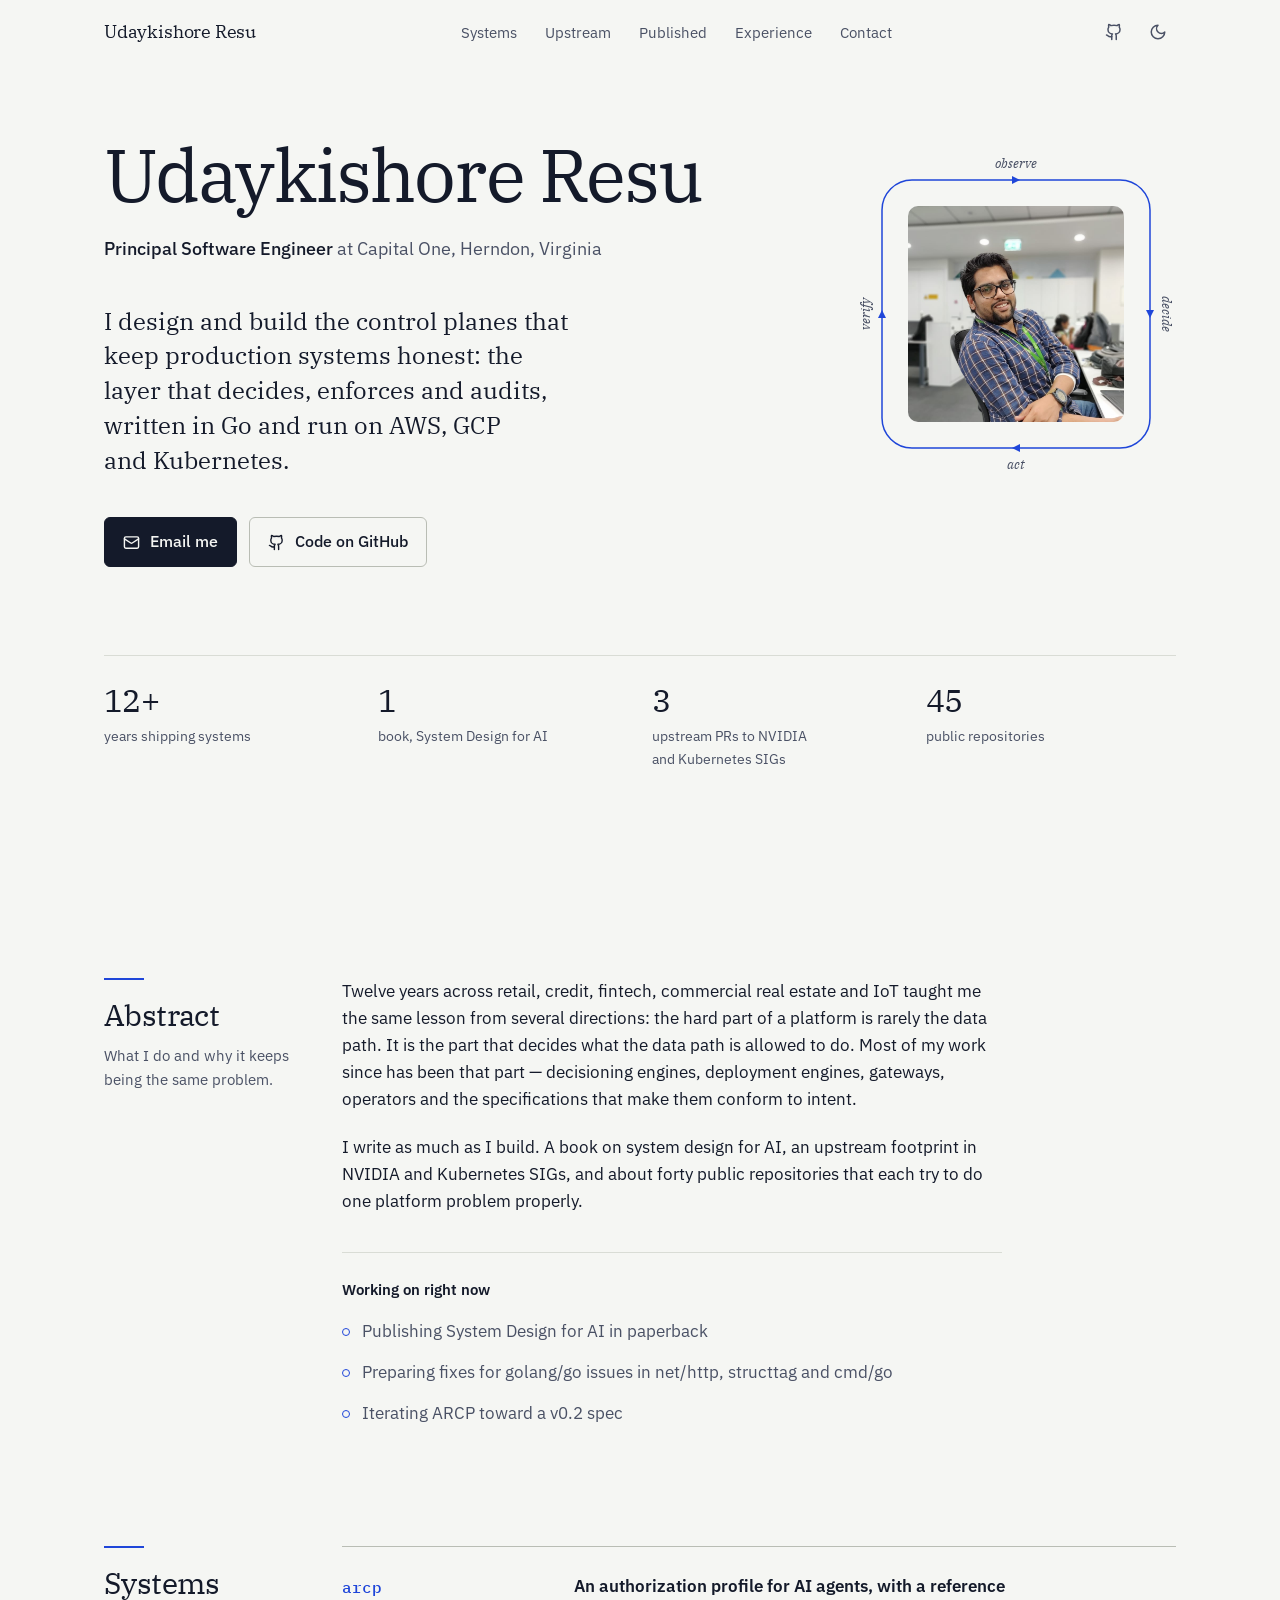
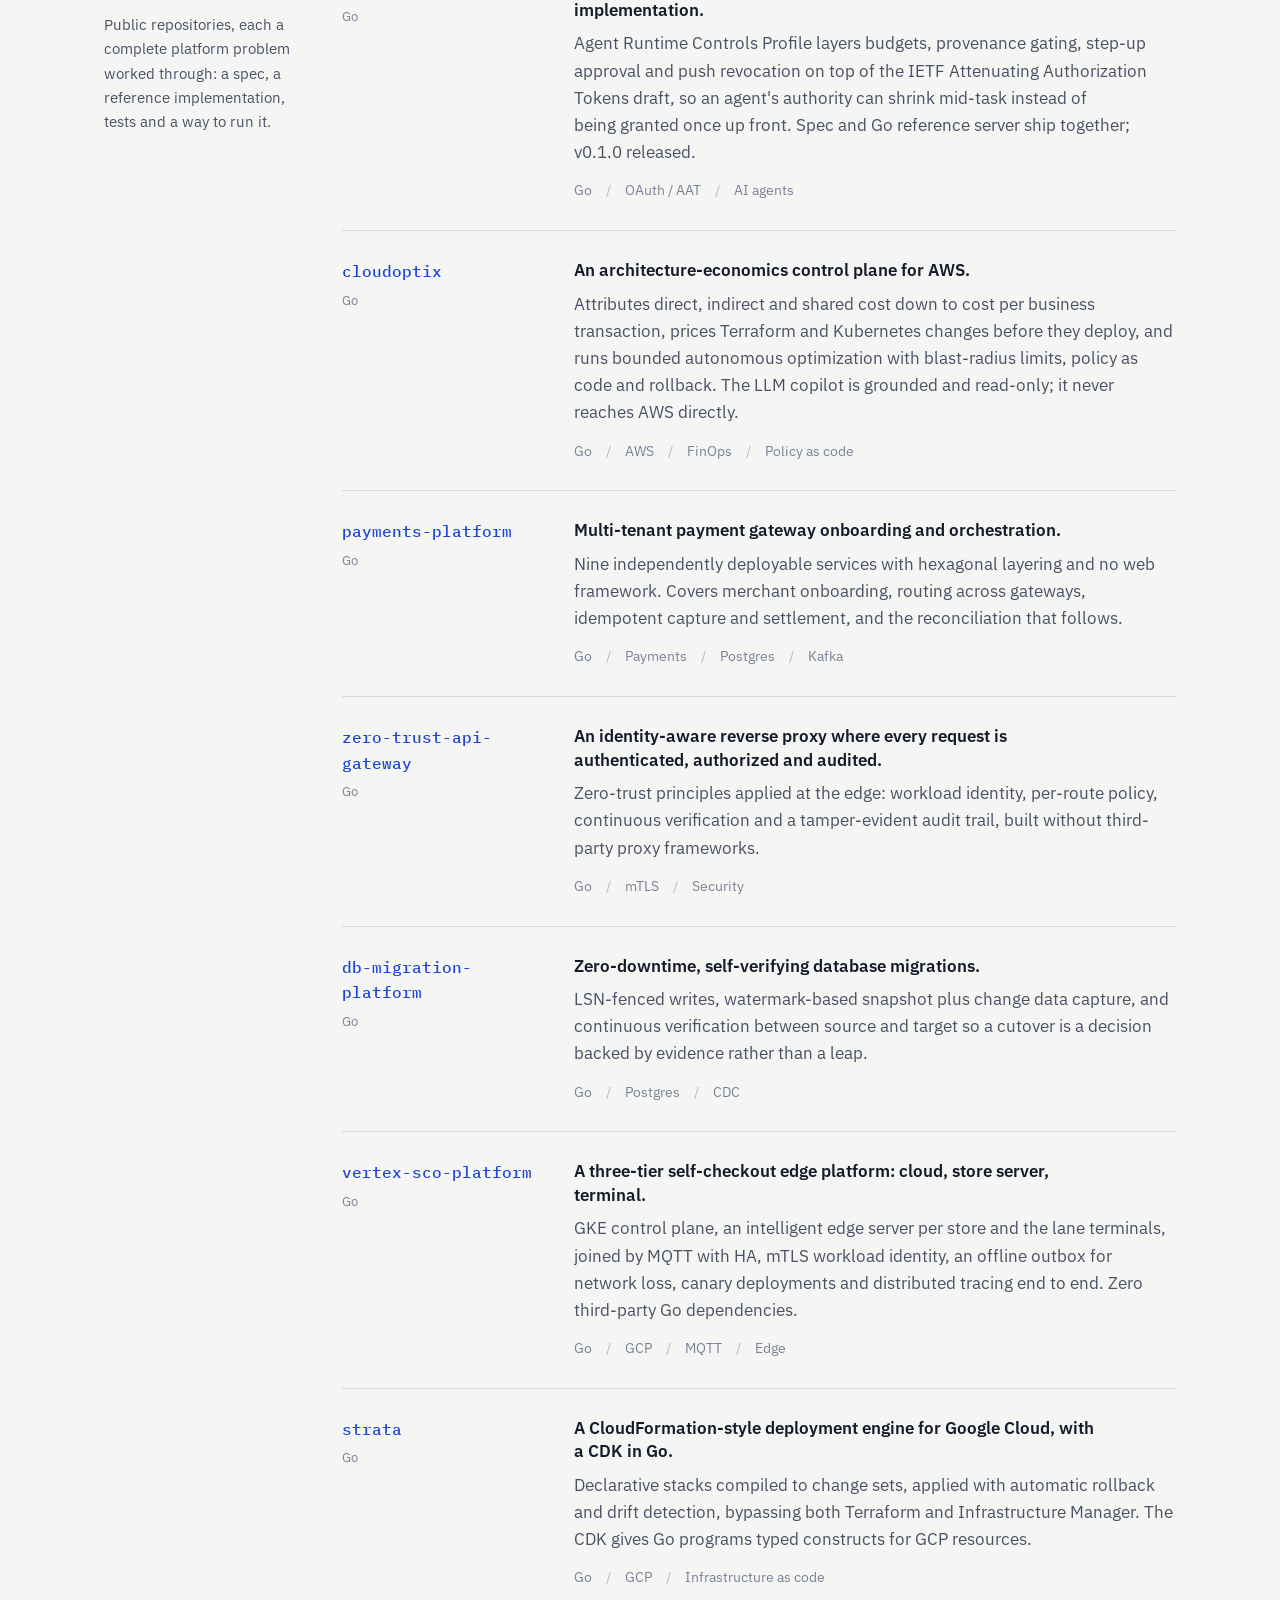
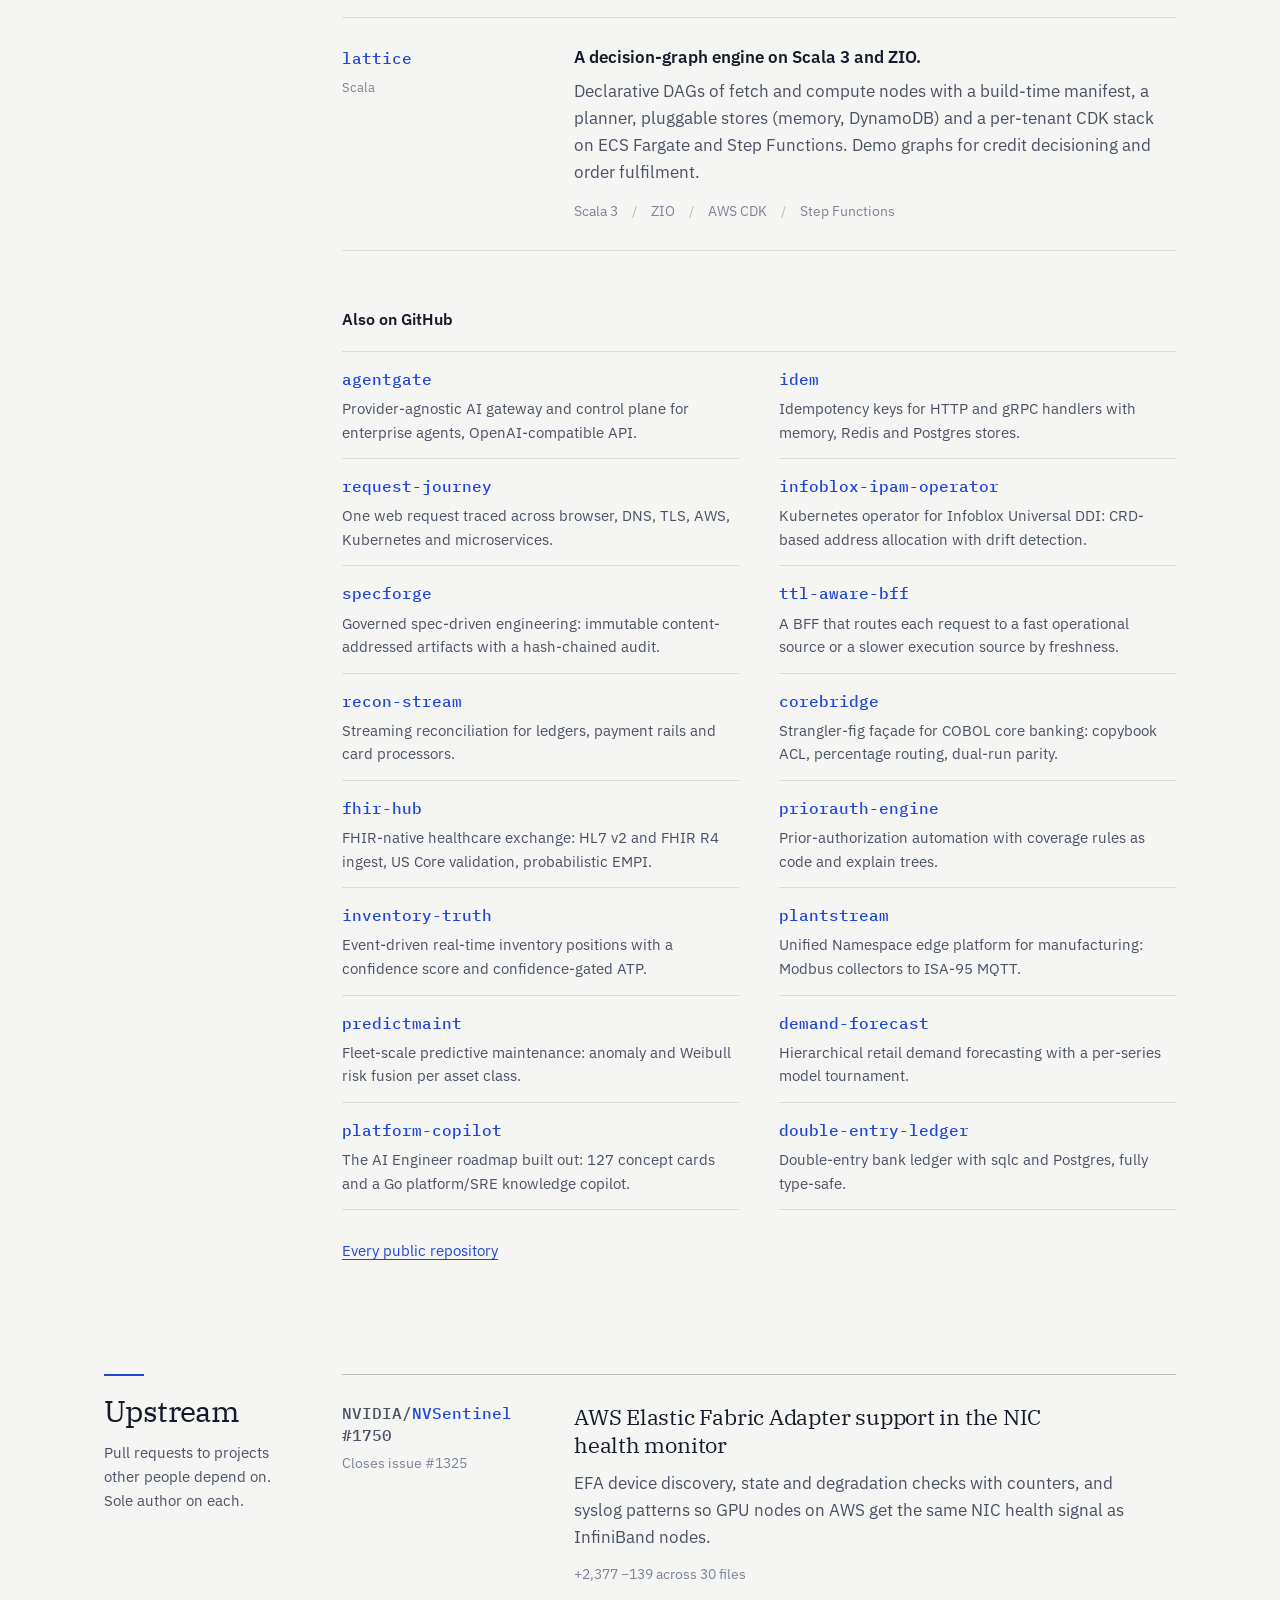
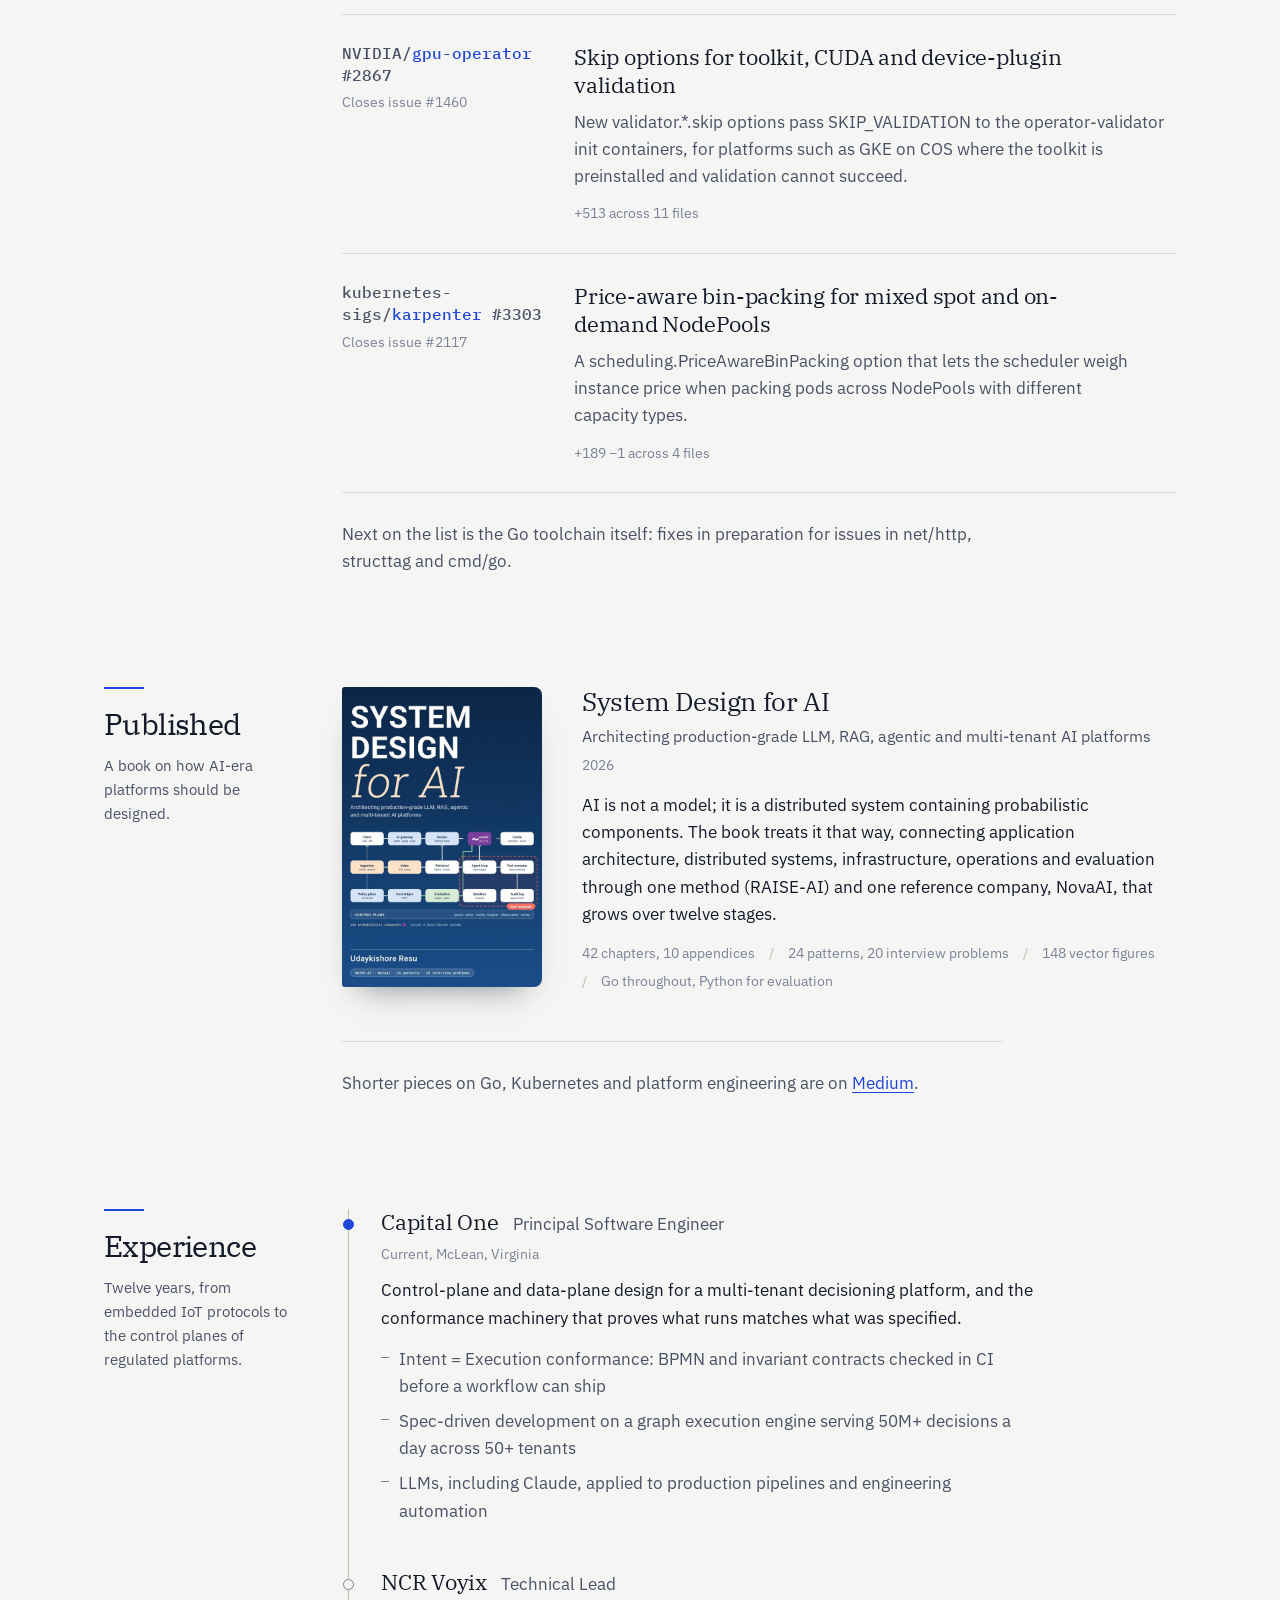
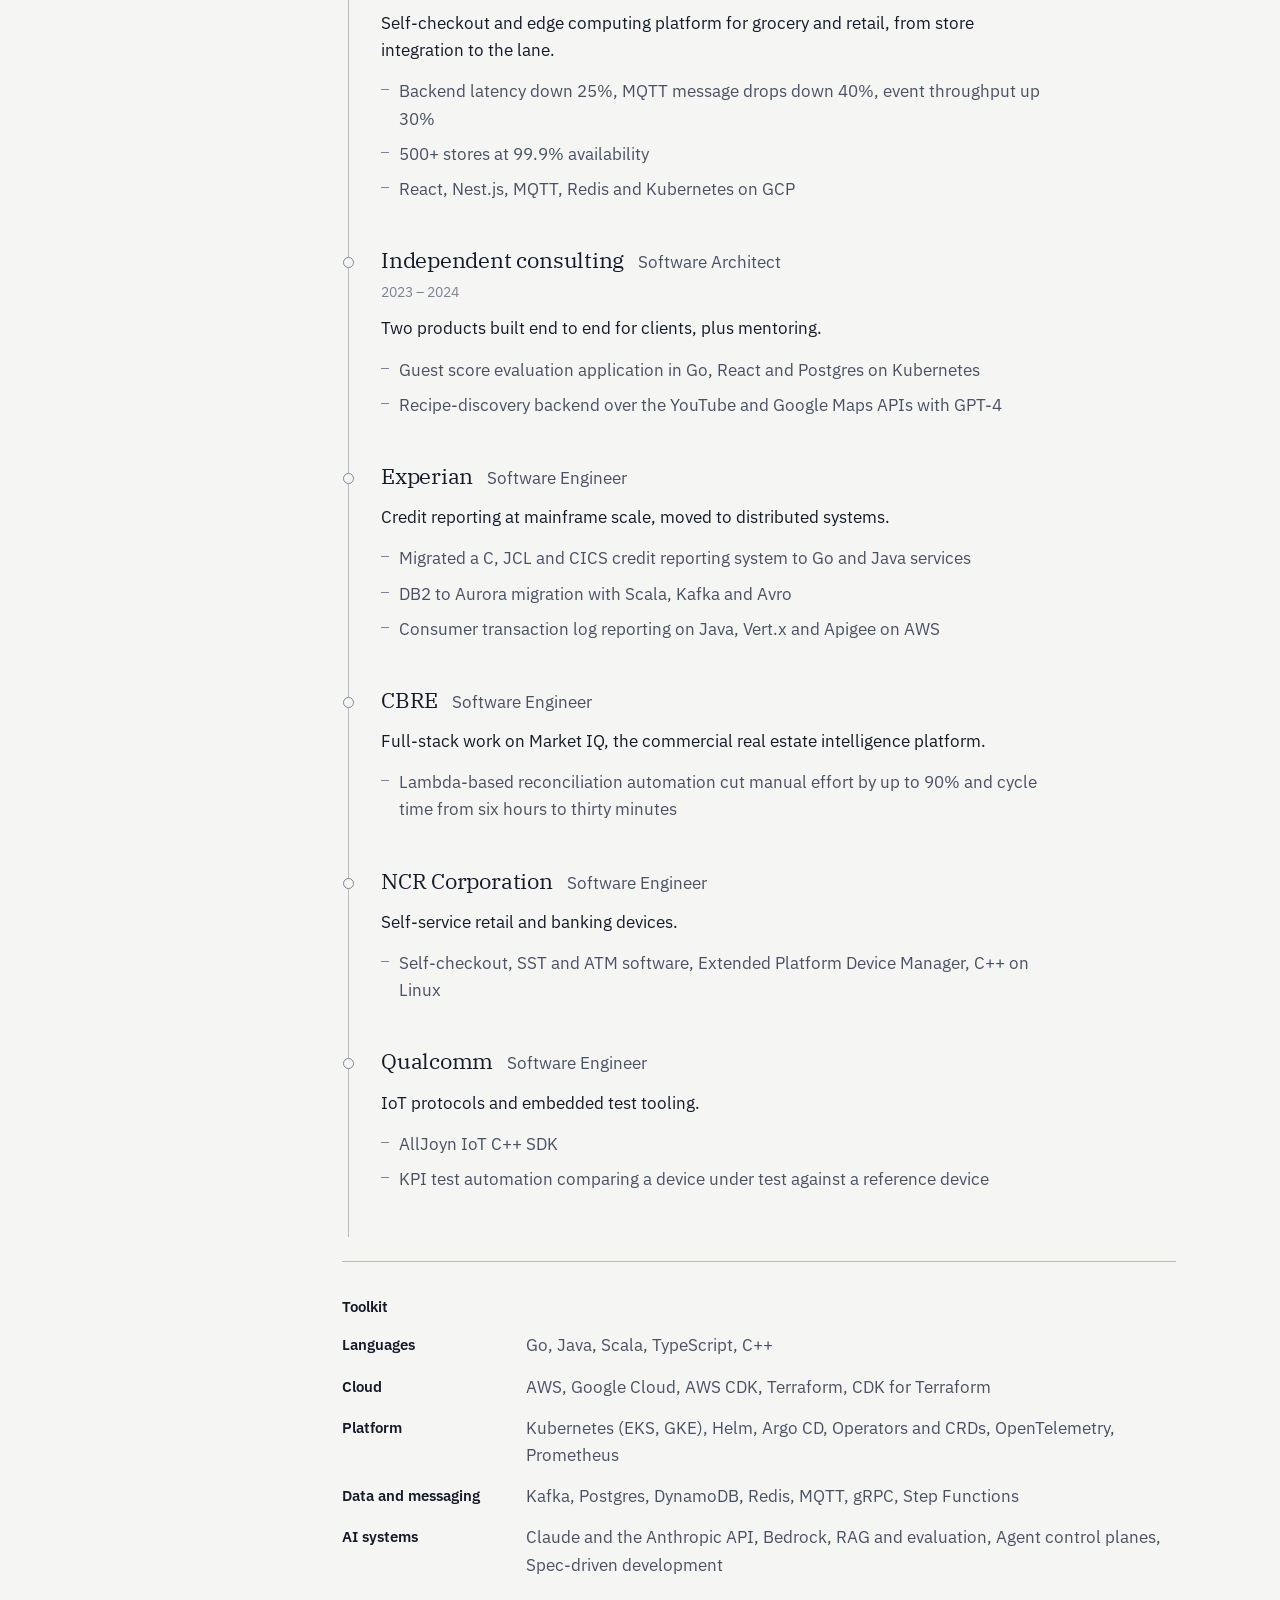
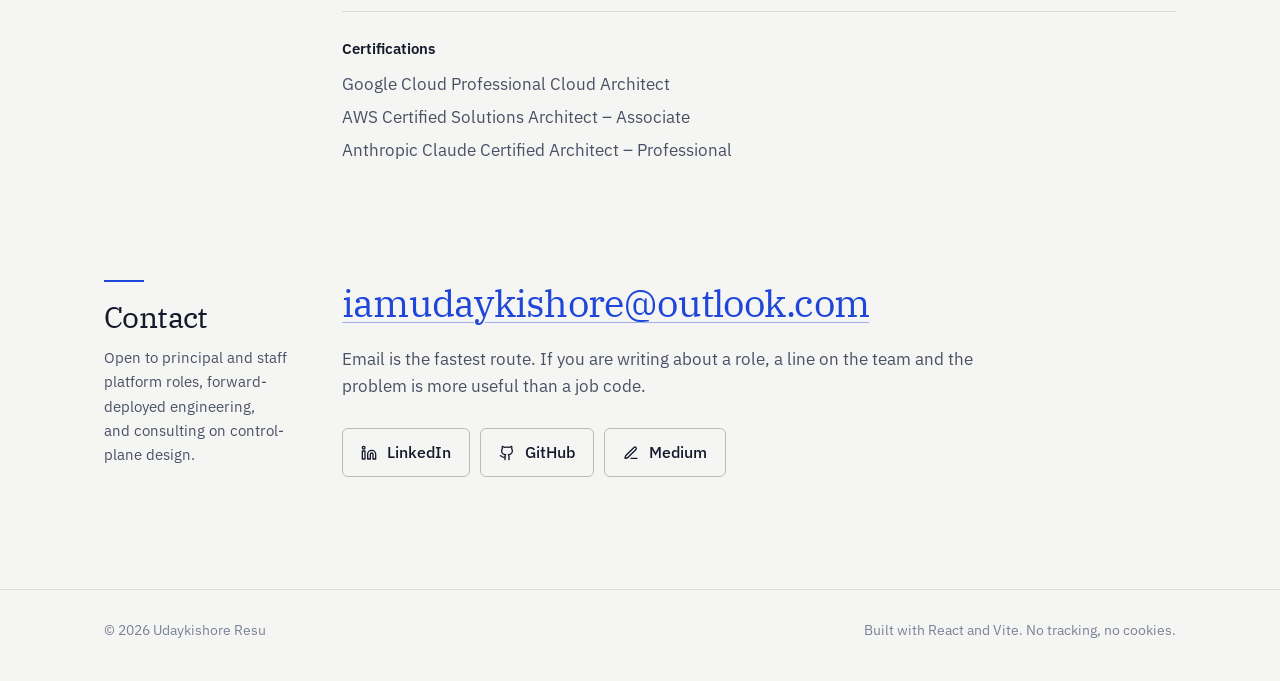
==== commit 5e3545c9: "Refactor code structure and remove redundant sections for improved readability and maintainability" ====
--- a/index.html
+++ b/index.html
@@ -3,21 +3,71 @@
   <head>
     <meta charset="UTF-8" />
     <meta name="viewport" content="width=device-width, initial-scale=1.0" />
-    <title>Udaykishore Resu - Technical Lead & Software Architect</title>
-    <meta name="description" content="Passionate software architect creating innovative solutions. Explore my projects, articles, and journey in modern web development." />
+    <title>Udaykishore Resu — Principal Software Engineer</title>
+    <meta
+      name="description"
+      content="Principal Software Engineer building Go control planes on AWS, GCP and Kubernetes. Author of System Design for AI. Upstream contributor to NVIDIA and Kubernetes SIGs."
+    />
     <meta name="author" content="Udaykishore Resu" />
-    <meta name="keywords" content="Technical Lead & Software Architect, Golang, Scala, Java, Web Development, Migration" />
+    <meta
+      name="keywords"
+      content="Udaykishore Resu, Principal Software Engineer, Go, Golang, Kubernetes, AWS, GCP, platform engineering, control plane, System Design for AI"
+    />
+    <link rel="canonical" href="https://udaykishore-resu.github.io/" />
+    <meta name="theme-color" content="#f5f6f3" media="(prefers-color-scheme: light)" />
+    <meta name="theme-color" content="#121829" media="(prefers-color-scheme: dark)" />
 
-    <meta property="og:title" content="Udaykishore Resu - Technical Lead & Software Architect" />
-    <meta property="og:description" content="Passionate software architect creating innovative solutions and sharing knowledge through code and writing." />
-    <meta property="og:type" content="website" />
-    <meta property="og:url" content="https://udaykishore-resu.github.io" />
+    <meta property="og:type" content="profile" />
+    <meta property="og:title" content="Udaykishore Resu — Principal Software Engineer" />
+    <meta
+      property="og:description"
+      content="Go control planes on AWS, GCP and Kubernetes. Author of System Design for AI. Upstream contributor to NVIDIA and Kubernetes SIGs."
+    />
+    <meta property="og:url" content="https://udaykishore-resu.github.io/" />
+    <meta property="og:image" content="https://udaykishore-resu.github.io/og.png" />
+    <meta name="twitter:card" content="summary_large_image" />
+    <meta name="twitter:title" content="Udaykishore Resu — Principal Software Engineer" />
+    <meta
+      name="twitter:description"
+      content="Go control planes on AWS, GCP and Kubernetes. Author of System Design for AI. Upstream contributor to NVIDIA and Kubernetes SIGs."
+    />
+    <meta name="twitter:image" content="https://udaykishore-resu.github.io/og.png" />
 
-    <meta name="twitter:card" content="summary_large_image" />
-    <meta name="twitter:title" content="Udaykishore Resu - Technical Lead & Software Architect" />
-    <meta name="twitter:description" content="Passionate software architect creating innovative solutions and sharing knowledge through code and writing." />
-    <script type="module" crossorigin src="/assets/index-DEDSLLPC.js"></script>
-    <link rel="stylesheet" crossorigin href="/assets/index-BplFXg4B.css">
+    <link rel="icon" href="/favicon.svg" type="image/svg+xml" />
+    <link rel="icon" href="/favicon.ico" sizes="any" />
+
+    <script>
+      (function () {
+        try {
+          var t = localStorage.getItem("theme");
+          if (t !== "light" && t !== "dark") {
+            t = window.matchMedia("(prefers-color-scheme: dark)").matches ? "dark" : "light";
+          }
+          document.documentElement.setAttribute("data-theme", t);
+        } catch (e) {}
+      })();
+    </script>
+
+    <script type="application/ld+json">
+      {
+        "@context": "https://schema.org",
+        "@type": "Person",
+        "name": "Udaykishore Resu",
+        "jobTitle": "Principal Software Engineer",
+        "worksFor": { "@type": "Organization", "name": "Capital One" },
+        "address": { "@type": "PostalAddress", "addressLocality": "Herndon", "addressRegion": "VA", "addressCountry": "US" },
+        "url": "https://udaykishore-resu.github.io/",
+        "email": "mailto:iamudaykishore@outlook.com",
+        "sameAs": [
+          "https://github.com/udaykishore-resu",
+          "https://linkedin.com/in/udaykishore-resu",
+          "https://medium.com/@udaykishoreresu"
+        ],
+        "knowsAbout": ["Go", "Kubernetes", "AWS", "Google Cloud", "Distributed systems", "AI platform engineering"]
+      }
+    </script>
+    <script type="module" crossorigin src="/assets/index-C-xJ8Hhy.js"></script>
+    <link rel="stylesheet" crossorigin href="/assets/index-DOfZSI_3.css">
   </head>
 
   <body>
--- a/assets/index-DOfZSI_3.css
+++ b/assets/index-DOfZSI_3.css
@@ -0,0 +1 @@
+@font-face{font-family:"IBM Plex Serif";font-style:normal;font-display:swap;font-weight:400;src:url(/assets/ibm-plex-serif-latin-400-normal-BIGslYFI.woff2) format("woff2"),url(/assets/ibm-plex-serif-latin-400-normal-BB-zNvJB.woff) format("woff")}@font-face{font-family:"IBM Plex Serif";font-style:italic;font-display:swap;font-weight:400;src:url(/assets/ibm-plex-serif-latin-400-italic-BCf4TsCA.woff2) format("woff2"),url(/assets/ibm-plex-serif-latin-400-italic-Dd68USph.woff) format("woff")}@font-face{font-family:"IBM Plex Serif";font-style:normal;font-display:swap;font-weight:500;src:url(/assets/ibm-plex-serif-latin-500-normal-REKAfBVG.woff2) format("woff2"),url(/assets/ibm-plex-serif-latin-500-normal-C3_OdgN3.woff) format("woff")}@font-face{font-family:IBM Plex Sans;font-style:normal;font-display:swap;font-weight:400;src:url(/assets/ibm-plex-sans-latin-400-normal-CDDApCn2.woff2) format("woff2"),url(/assets/ibm-plex-sans-latin-400-normal-CYLoc0-x.woff) format("woff")}@font-face{font-family:IBM Plex Sans;font-style:normal;font-display:swap;font-weight:500;src:url(/assets/ibm-plex-sans-latin-500-normal-6ng42L7E.woff2) format("woff2"),url(/assets/ibm-plex-sans-latin-500-normal-BgVn5rGT.woff) format("woff")}@font-face{font-family:IBM Plex Sans;font-style:normal;font-display:swap;font-weight:600;src:url(/assets/ibm-plex-sans-latin-600-normal-CuJfVYMP.woff2) format("woff2"),url(/assets/ibm-plex-sans-latin-600-normal-Cu4Hd6ag.woff) format("woff")}@font-face{font-family:IBM Plex Mono;font-style:normal;font-display:swap;font-weight:500;src:url(/assets/ibm-plex-mono-latin-500-normal-DSY6xOcd.woff2) format("woff2"),url(/assets/ibm-plex-mono-latin-500-normal-CB9ihrfo.woff) format("woff")}:root{--paper: #f5f6f3;--surface: #ffffff;--ink: #141a2a;--ink-2: #4a5165;--ink-3: #7b8297;--rule: #d9dcd5;--rule-strong: #b9bdb4;--accent: #1f46d9;--accent-soft: #e6ebfb;--serif: "IBM Plex Serif", Georgia, "Times New Roman", serif;--sans: "IBM Plex Sans", system-ui, -apple-system, "Segoe UI", sans-serif;--mono: "IBM Plex Mono", ui-monospace, SFMono-Regular, Menlo, monospace;--measure: 66ch;--wrap: 1120px;--gutter: 24px;--margin-col: 190px;--section-gap: 112px;color-scheme:light}:root[data-theme=dark]{--paper: #121829;--surface: #1a2238;--ink: #e9ebf1;--ink-2: #aab1c6;--ink-3: #7e869d;--rule: #2a3351;--rule-strong: #3b4568;--accent: #8ea8ff;--accent-soft: #1d2746;color-scheme:dark}*,*:before,*:after{box-sizing:border-box}html{scroll-behavior:smooth;scroll-padding-top:88px;-webkit-text-size-adjust:100%}@media (prefers-reduced-motion: reduce){html{scroll-behavior:auto}}body{margin:0;background:var(--paper);color:var(--ink);font-family:var(--sans);font-size:1.0625rem;line-height:1.6;-webkit-font-smoothing:antialiased;text-rendering:optimizeLegibility}h1,h2,h3,h4,p,ul,ol,dl,dd{margin:0}ul,ol{padding:0;list-style:none}a{color:inherit;text-decoration:none}a:focus-visible,button:focus-visible{outline:2px solid var(--accent);outline-offset:3px;border-radius:2px}img{display:block;max-width:100%}button{font:inherit;color:inherit;background:none;border:0;padding:0;cursor:pointer}.wrap{width:100%;max-width:var(--wrap);margin:0 auto;padding:0 var(--gutter)}.prose-link{color:var(--accent);text-decoration:underline;text-decoration-thickness:1px;text-underline-offset:.18em}.prose-link:hover{text-decoration-thickness:2px}.code{font-family:var(--mono);font-size:.92em;font-weight:500}.skip-link{position:absolute;left:16px;top:-48px;padding:8px 12px;background:var(--ink);color:var(--paper);z-index:100}.skip-link:focus{top:12px}.site-header{position:sticky;top:0;z-index:50;background:color-mix(in srgb,var(--paper) 88%,transparent);backdrop-filter:blur(10px);-webkit-backdrop-filter:blur(10px);border-bottom:1px solid transparent;transition:border-color .2s ease}.site-header.is-scrolled{border-bottom-color:var(--rule)}.site-header .wrap{display:flex;align-items:center;justify-content:space-between;min-height:64px;gap:16px}.wordmark{font-family:var(--serif);font-size:1.15rem;letter-spacing:-.01em;white-space:nowrap}.nav-links{display:flex;gap:28px;font-size:.95rem;color:var(--ink-2)}.nav-links a:hover{color:var(--ink)}.header-actions{display:flex;align-items:center;gap:8px}.icon-btn{display:inline-grid;place-items:center;width:36px;height:36px;border-radius:6px;color:var(--ink-2)}.icon-btn:hover{color:var(--ink);background:var(--accent-soft)}.nav-toggle,.mobile-nav{display:none}@media (max-width: 880px){.nav-links{display:none}.nav-toggle{display:inline-grid}.mobile-nav{display:grid;gap:4px;padding:8px 0 20px;border-top:1px solid var(--rule)}.mobile-nav a{padding:10px 0;font-size:1.1rem;border-bottom:1px solid var(--rule)}.mobile-nav a:last-child{border-bottom:0}}.hero{padding:72px 0 96px}.hero-grid{display:grid;grid-template-columns:minmax(0,1fr) 320px;gap:56px;align-items:start}.hero h1{font-family:var(--serif);font-weight:400;font-size:clamp(2.6rem,6vw,4.6rem);line-height:1.02;letter-spacing:-.025em;max-width:14ch}.hero-role{margin-top:22px;font-size:1.15rem;color:var(--ink-2)}.hero-role strong{font-weight:500;color:var(--ink)}.hero-statement{margin-top:40px;font-family:var(--serif);font-size:clamp(1.25rem,2vw,1.5rem);line-height:1.45;max-width:34ch;text-wrap:pretty}.hero-actions{display:flex;flex-wrap:wrap;gap:12px;margin-top:40px}.btn{display:inline-flex;align-items:center;gap:10px;padding:11px 18px;border-radius:6px;font-weight:500;font-size:.98rem;border:1px solid var(--rule-strong);transition:background-color .15s ease,border-color .15s ease}.btn:hover{border-color:var(--ink)}.btn-primary{background:var(--ink);color:var(--paper);border-color:var(--ink)}.btn-primary:hover{background:var(--accent);border-color:var(--accent);color:#fff}.hero-facts{display:grid;grid-template-columns:repeat(4,minmax(0,1fr));gap:24px;margin-top:88px;padding-top:28px;border-top:1px solid var(--rule)}.hero-facts>div{display:flex;flex-direction:column}.hero-facts dt{order:2}.fact-value{font-family:var(--serif);font-size:2rem;line-height:1;letter-spacing:-.02em}.fact-label{margin-top:8px;font-size:.9rem;color:var(--ink-2);text-wrap:balance}.portrait-loop{position:relative;width:320px;aspect-ratio:1 / 1;margin-left:auto}.portrait-loop img{position:absolute;inset:52px;width:calc(100% - 104px);height:calc(100% - 104px);object-fit:cover;object-position:center 20%;border-radius:10px;background:var(--surface)}.portrait-loop svg{position:absolute;inset:0;width:100%;height:100%;overflow:visible}.loop-path{fill:none;stroke:var(--accent);stroke-width:1.5;stroke-dasharray:1120;stroke-dashoffset:1120;animation:draw-loop 1.4s cubic-bezier(.4,0,.2,1) .2s forwards}.loop-head{fill:var(--accent);opacity:0;animation:fade-in .3s ease 1.45s forwards}.loop-label{font-family:var(--serif);font-style:italic;font-size:13px;fill:var(--ink-2);opacity:0;animation:fade-in .4s ease forwards}.loop-label:nth-of-type(1){animation-delay:.45s}.loop-label:nth-of-type(2){animation-delay:.75s}.loop-label:nth-of-type(3){animation-delay:1.05s}.loop-label:nth-of-type(4){animation-delay:1.35s}@keyframes draw-loop{to{stroke-dashoffset:0}}@keyframes fade-in{to{opacity:1}}@media (prefers-reduced-motion: reduce){.loop-path,.loop-head,.loop-label{animation:none;stroke-dashoffset:0;opacity:1}}@media (max-width: 880px){.hero{padding:40px 0 72px}.hero-grid{grid-template-columns:1fr;gap:40px}.portrait-loop{order:-1;width:240px;margin-left:0}.portrait-loop img{inset:40px;width:calc(100% - 80px);height:calc(100% - 80px)}.hero-facts{grid-template-columns:repeat(2,minmax(0,1fr));margin-top:56px}}.section{padding:var(--section-gap) 0 0}.section:last-of-type{padding-bottom:var(--section-gap)}.section-grid{display:grid;grid-template-columns:var(--margin-col) minmax(0,1fr);gap:48px;align-items:start}.section-head{position:sticky;top:88px}.section-head h2{font-family:var(--serif);font-weight:400;font-size:1.9rem;letter-spacing:-.02em;line-height:1.1}.section-head p{margin-top:12px;font-size:.95rem;color:var(--ink-2);text-wrap:pretty}.section-head .section-rule{width:40px;height:2px;background:var(--accent);margin-bottom:18px}.section-body{min-width:0}.lede{font-size:1.1rem;max-width:var(--measure);color:var(--ink-2);text-wrap:pretty}@media (max-width: 880px){:root{--section-gap: 80px}.section-grid{grid-template-columns:1fr;gap:28px}.section-head{position:static}}.abstract p{max-width:var(--measure);text-wrap:pretty}.abstract p+p{margin-top:1.2em}.now-list{margin-top:36px;padding-top:24px;border-top:1px solid var(--rule);max-width:var(--measure)}.now-list h3{font-size:.95rem;font-weight:600;margin-bottom:10px}.now-list li{position:relative;padding:7px 0 7px 20px;color:var(--ink-2)}.now-list li:before{content:"";position:absolute;left:0;top:17px;width:8px;height:8px;border-radius:50%;border:1.5px solid var(--accent)}.system-list{border-top:1px solid var(--rule-strong)}.system-row{display:grid;grid-template-columns:200px minmax(0,1fr);gap:8px 32px;padding:28px 0;border-bottom:1px solid var(--rule);transition:background-color .12s ease}.system-row:hover{background:linear-gradient(90deg,var(--accent-soft),transparent 70%)}.system-name{display:flex;flex-direction:column;gap:6px;align-items:flex-start}.system-name .code{font-size:1rem;color:var(--accent)}.lang{font-size:.8rem;color:var(--ink-3)}.system-summary{font-weight:600;font-size:1.05rem;line-height:1.4;max-width:52ch}.system-detail{margin-top:8px;color:var(--ink-2);max-width:var(--measure);text-wrap:pretty}.stack{display:flex;flex-wrap:wrap;gap:6px 14px;margin-top:14px;font-size:.85rem;color:var(--ink-3)}.stack li+li:before{content:"/";margin-right:14px;color:var(--rule-strong)}.more-systems{margin-top:56px}.more-systems h3{font-size:1rem;font-weight:600;margin-bottom:18px}.more-grid{display:grid;grid-template-columns:repeat(2,minmax(0,1fr));gap:0 40px;border-top:1px solid var(--rule)}.more-grid a{display:block;padding:14px 0;border-bottom:1px solid var(--rule)}.more-grid a:hover .code{text-decoration:underline;text-underline-offset:.2em}.more-grid .code{color:var(--accent)}.more-grid p{margin-top:4px;font-size:.92rem;color:var(--ink-2)}.all-repos{margin-top:28px;font-size:.95rem}@media (max-width: 880px){.system-row{grid-template-columns:1fr;padding:22px 0}.system-name{flex-direction:row;align-items:baseline;gap:12px}.more-grid{grid-template-columns:1fr}}.upstream-list{display:grid;gap:0;border-top:1px solid var(--rule-strong)}.upstream-item{display:grid;grid-template-columns:200px minmax(0,1fr);gap:8px 32px;padding:28px 0;border-bottom:1px solid var(--rule)}.upstream-ref .code{color:var(--accent);display:block;line-height:1.4}.upstream-ref .code span{color:var(--ink-2);font-weight:400}.upstream-ref .closes{display:block;margin-top:6px;font-size:.85rem;color:var(--ink-3)}.upstream-title{font-family:var(--serif);font-weight:400;font-size:1.35rem;line-height:1.3;letter-spacing:-.01em;max-width:40ch}.upstream-title a:hover{text-decoration:underline;text-underline-offset:.15em;text-decoration-thickness:1px}.upstream-detail{margin-top:10px;color:var(--ink-2);max-width:var(--measure);text-wrap:pretty}.upstream-diff{margin-top:12px;font-size:.88rem;color:var(--ink-3)}.upstream-foot{margin-top:28px;color:var(--ink-2);max-width:var(--measure)}@media (max-width: 880px){.upstream-item{grid-template-columns:1fr}}.book-list{display:grid;gap:48px}.book{display:grid;grid-template-columns:200px minmax(0,1fr);gap:40px;align-items:start}.cover{width:200px;height:auto;aspect-ratio:2 / 3;object-fit:cover;border-radius:3px 8px 8px 3px;box-shadow:inset 6px 0 #0000002e,0 18px 30px -18px #141a2a80}.book h3{font-family:var(--serif);font-weight:400;font-size:1.6rem;letter-spacing:-.015em;line-height:1.15}.book-subtitle{margin-top:6px;color:var(--ink-2);font-size:1.02rem}.book-year{margin-top:4px;font-size:.9rem;color:var(--ink-3)}.book-blurb{margin-top:16px;max-width:var(--measure);text-wrap:pretty}.book-facts{display:flex;flex-wrap:wrap;gap:6px 14px;margin-top:14px;font-size:.88rem;color:var(--ink-3)}.book-facts li+li:before{content:"/";margin-right:14px;color:var(--rule-strong)}.book-links{display:flex;flex-wrap:wrap;gap:10px;margin-top:18px}.writing-foot{margin-top:48px;padding-top:28px;border-top:1px solid var(--rule);color:var(--ink-2);max-width:var(--measure)}@media (max-width: 600px){.book{grid-template-columns:1fr;gap:20px}}.timeline{position:relative;border-left:1px solid var(--rule-strong);margin-left:6px}.role{position:relative;padding:0 0 40px 32px}.role:before{content:"";position:absolute;left:-6px;top:10px;width:11px;height:11px;border-radius:50%;background:var(--paper);border:1.5px solid var(--ink-3)}.role.is-current:before{background:var(--accent);border-color:var(--accent)}.role-head{display:flex;flex-wrap:wrap;align-items:baseline;gap:4px 14px}.role-company{font-family:var(--serif);font-size:1.35rem;letter-spacing:-.01em;line-height:1.25}.role-title{color:var(--ink-2)}.role-meta{margin-top:4px;font-size:.9rem;color:var(--ink-3)}.role-summary{margin-top:12px;max-width:var(--measure);text-wrap:pretty}.role-highlights{margin-top:10px;color:var(--ink-2);max-width:var(--measure)}.role-highlights li{position:relative;padding:4px 0 4px 18px}.role-highlights li:before{content:"";position:absolute;left:0;top:15px;width:8px;height:1px;background:var(--ink-3)}.toolkit-head{margin-top:24px;padding-top:32px;border-top:1px solid var(--rule-strong);font-size:.95rem;font-weight:600;margin-bottom:14px}.toolkit{display:grid;grid-template-columns:160px minmax(0,1fr);gap:14px 24px}.toolkit dt{font-weight:600;font-size:.95rem}.toolkit dd{color:var(--ink-2)}.certs{margin-top:32px;padding-top:24px;border-top:1px solid var(--rule)}.certs h3{font-size:.95rem;font-weight:600;margin-bottom:8px}.certs li{color:var(--ink-2);padding:3px 0}@media (max-width: 600px){.toolkit{grid-template-columns:1fr;gap:4px}.toolkit dd{margin-bottom:12px}}.contact-email{display:inline-block;font-family:var(--serif);font-size:clamp(1.5rem,3.4vw,2.4rem);letter-spacing:-.02em;line-height:1.2;color:var(--accent);text-decoration:underline;text-decoration-thickness:1px;text-underline-offset:.14em;text-decoration-color:color-mix(in srgb,var(--accent) 40%,transparent);overflow-wrap:anywhere}.contact-email:hover{text-decoration-color:var(--accent)}.contact-copy{margin-top:20px;max-width:var(--measure);color:var(--ink-2);text-wrap:pretty}.contact-links{display:flex;flex-wrap:wrap;gap:10px;margin-top:28px}.site-footer{border-top:1px solid var(--rule);padding:28px 0 40px;font-size:.9rem;color:var(--ink-3)}.site-footer .wrap{display:flex;flex-wrap:wrap;justify-content:space-between;gap:8px 24px}.site-footer a:hover{color:var(--ink)}
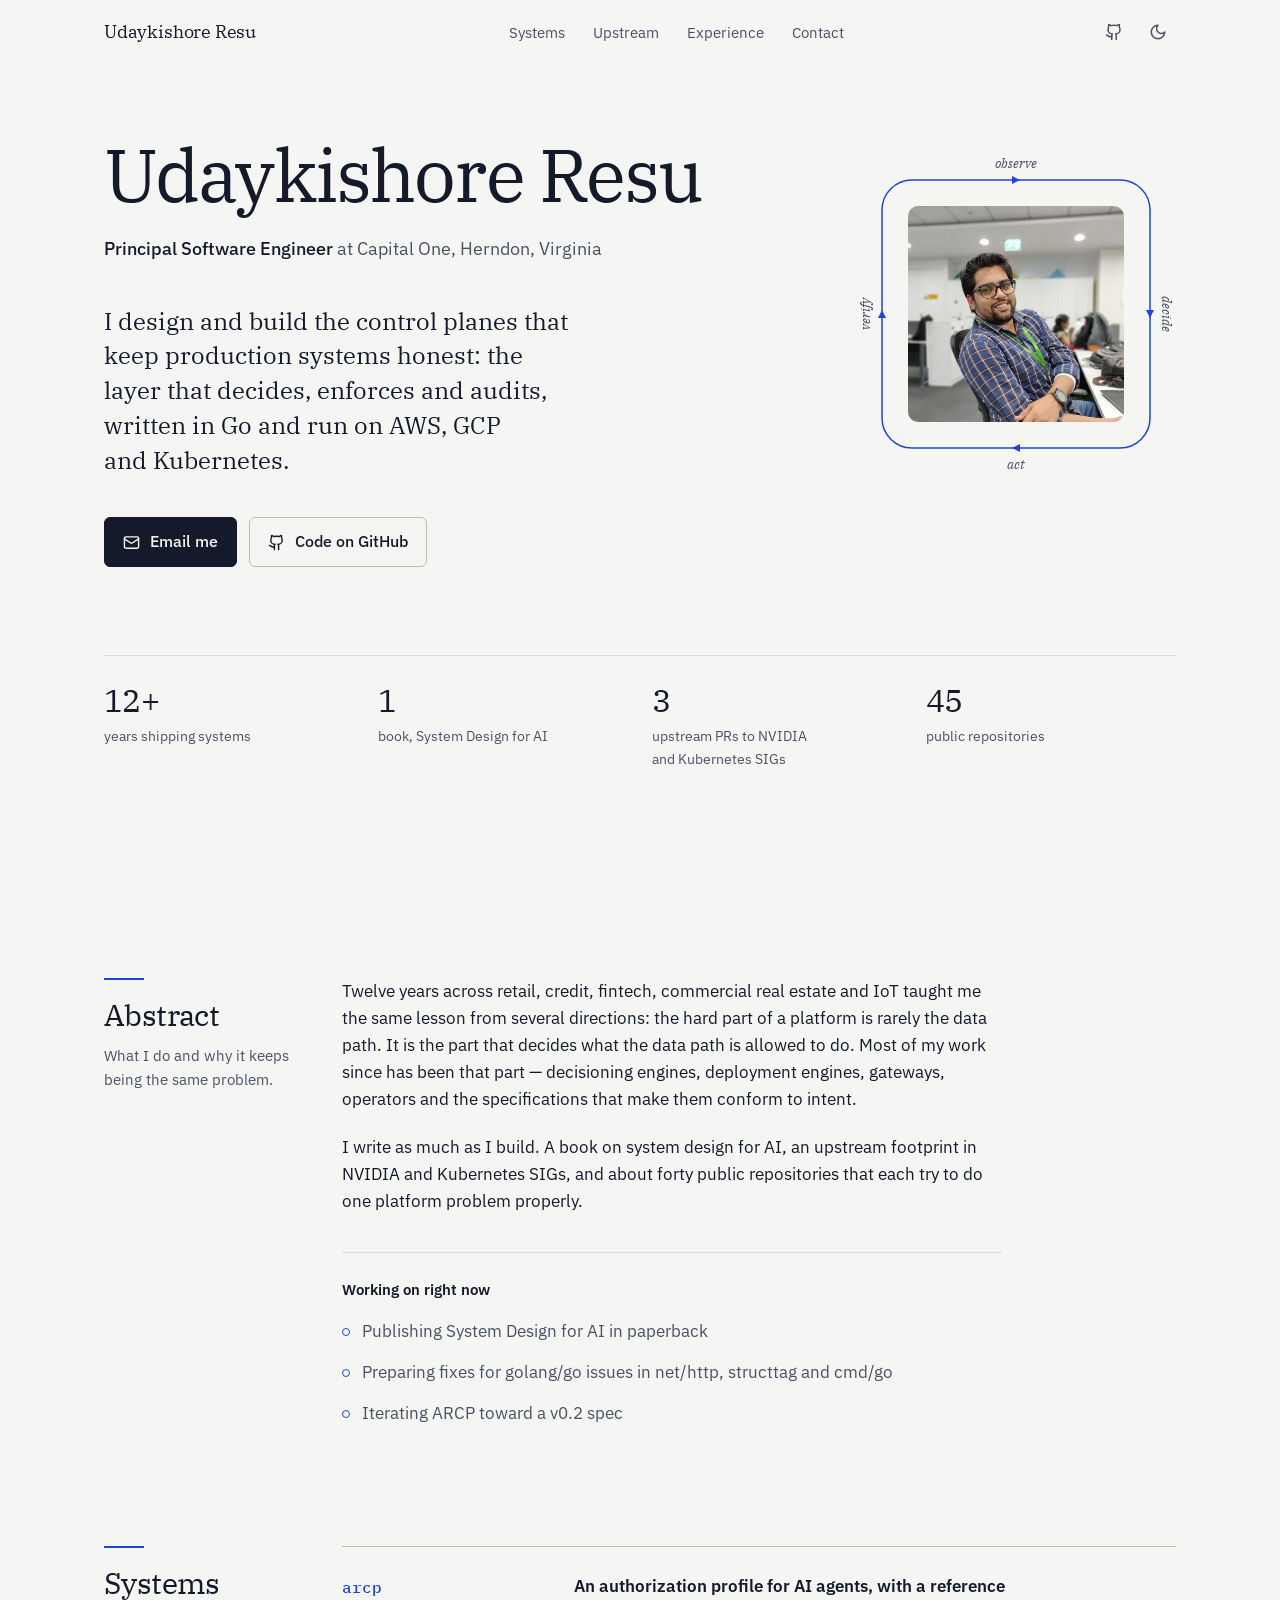
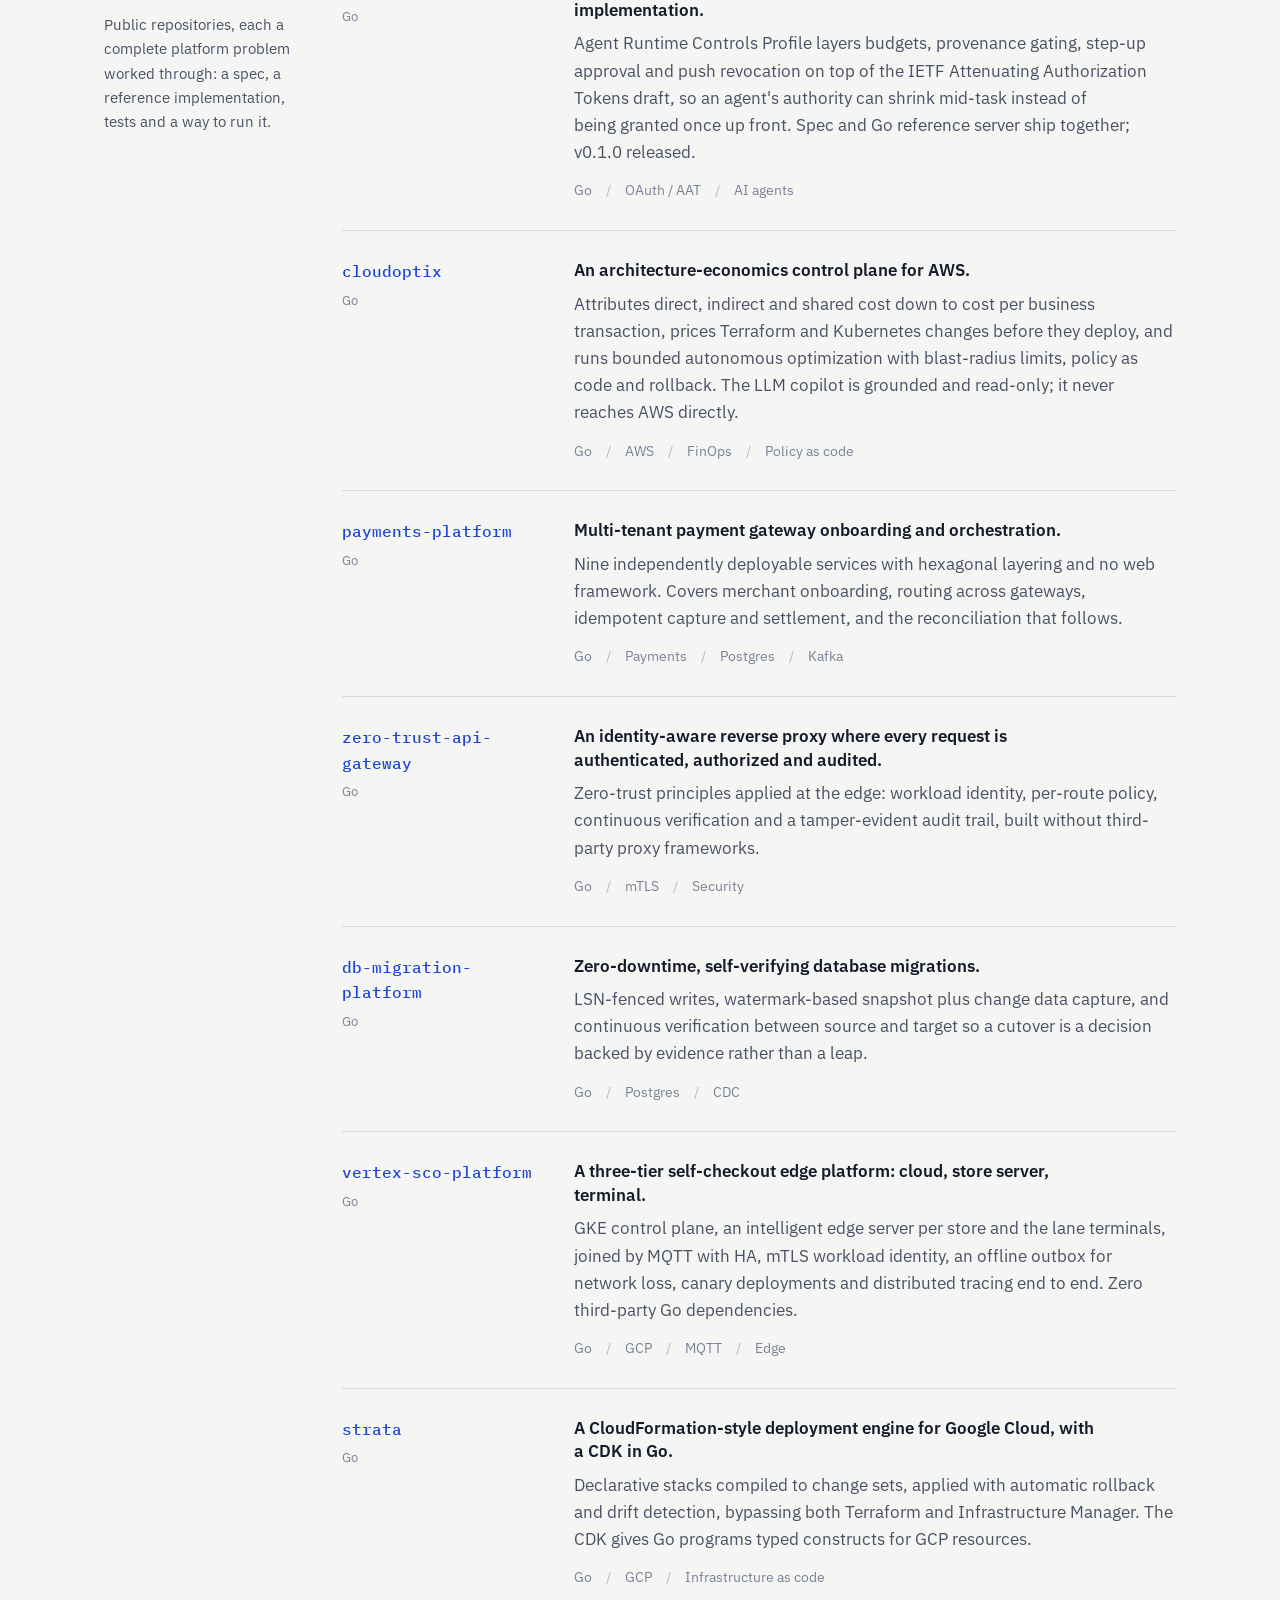
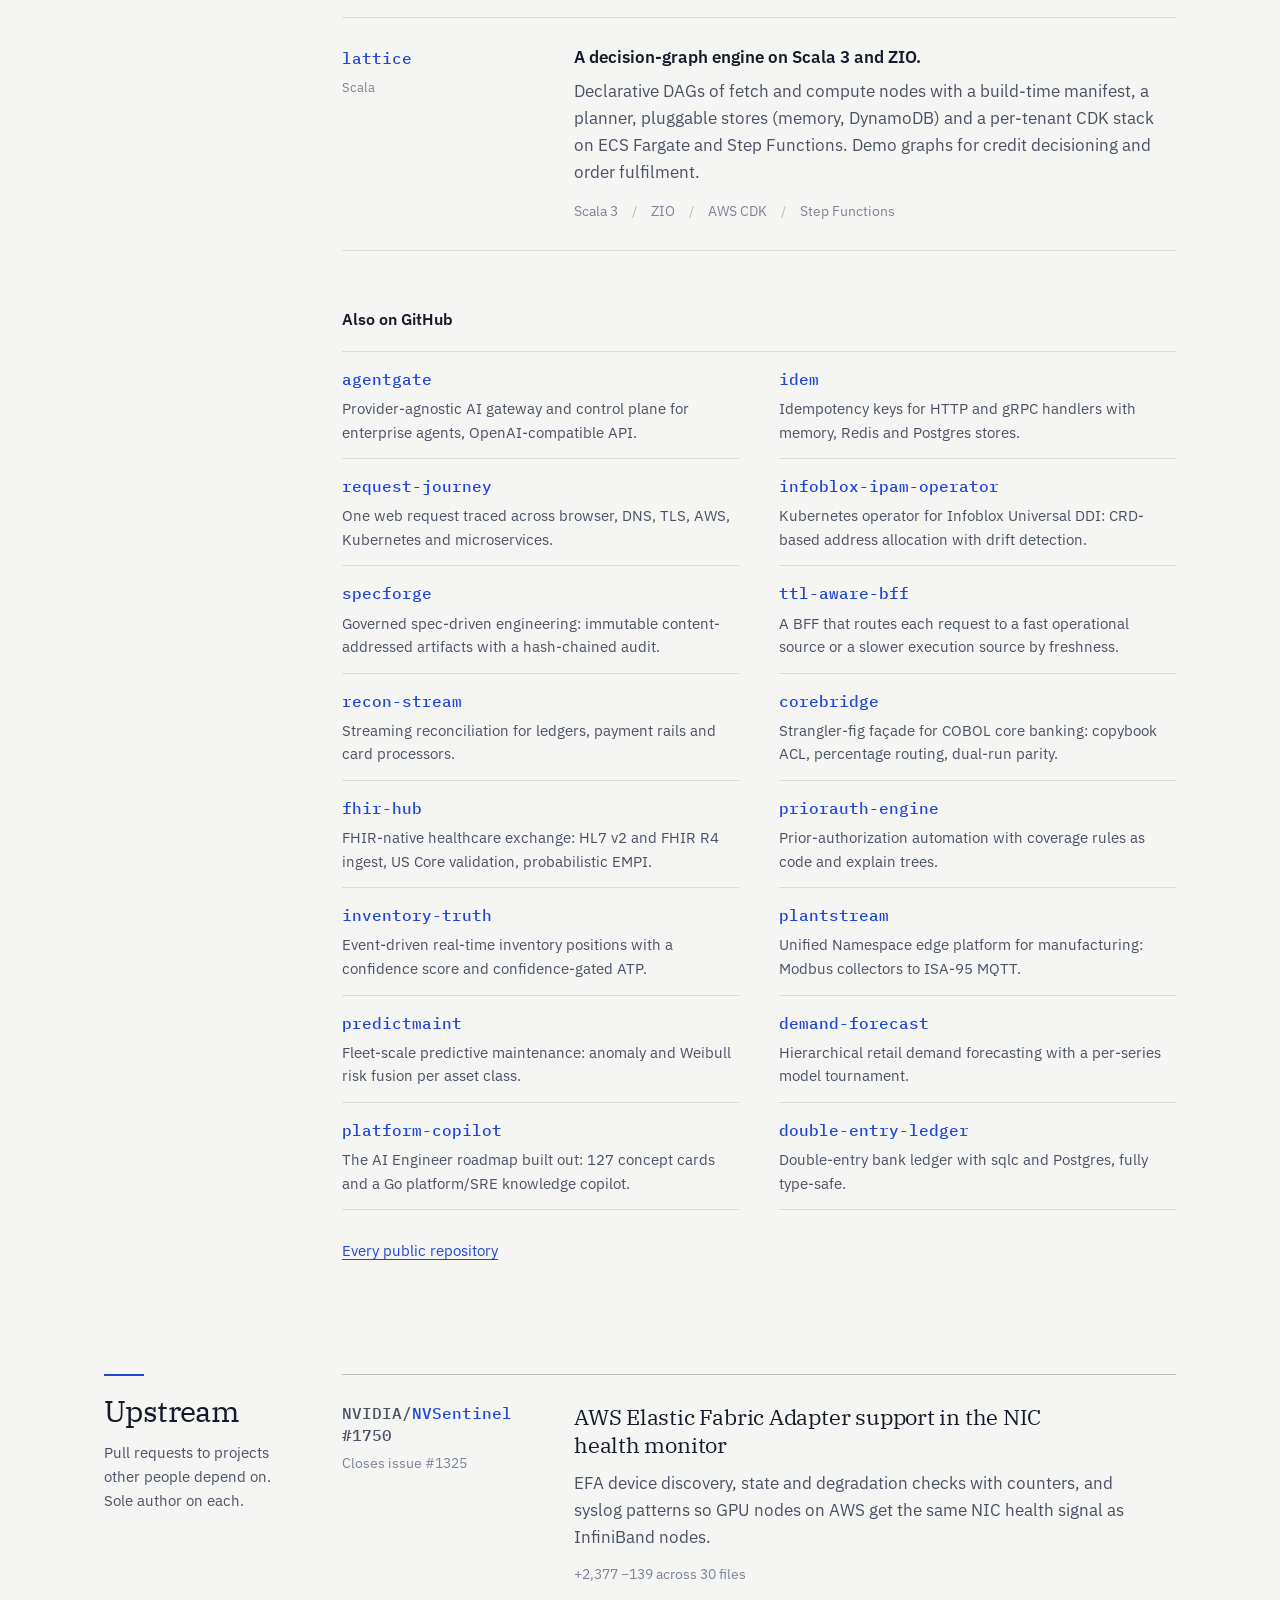
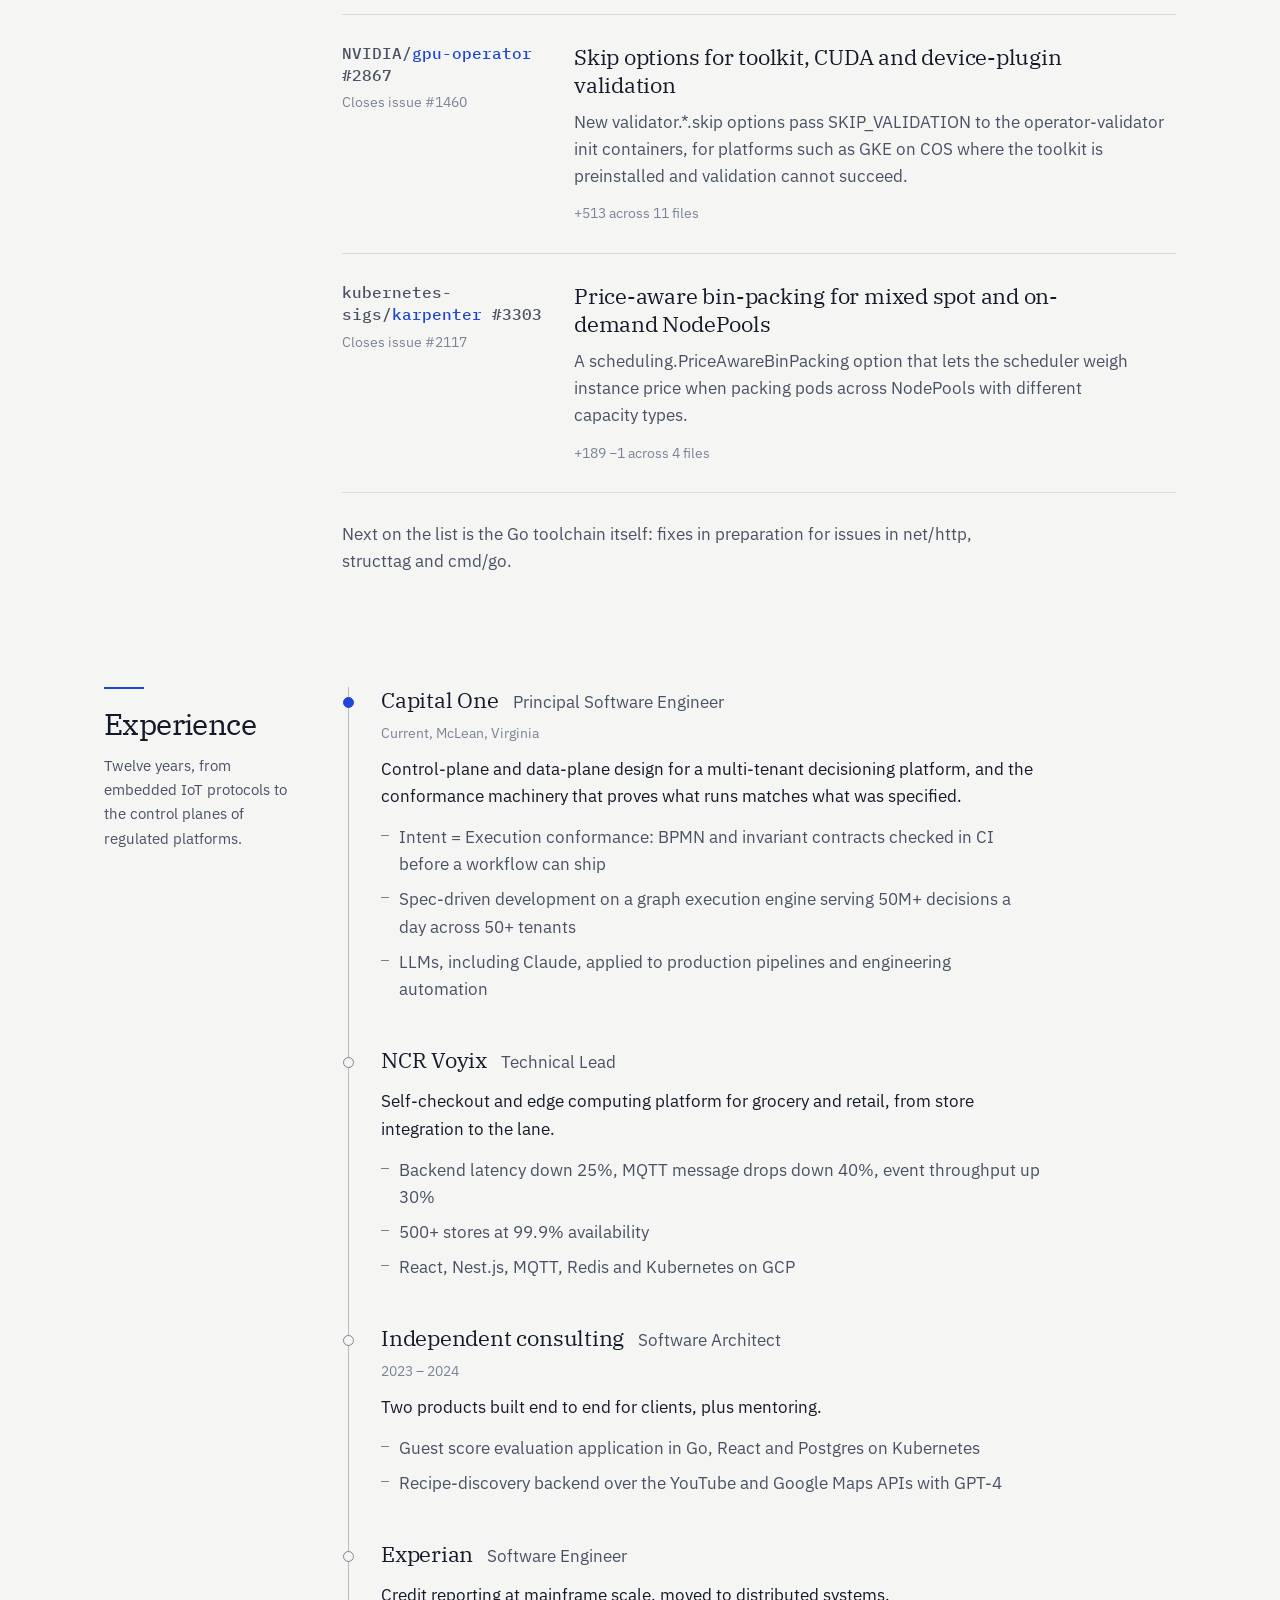
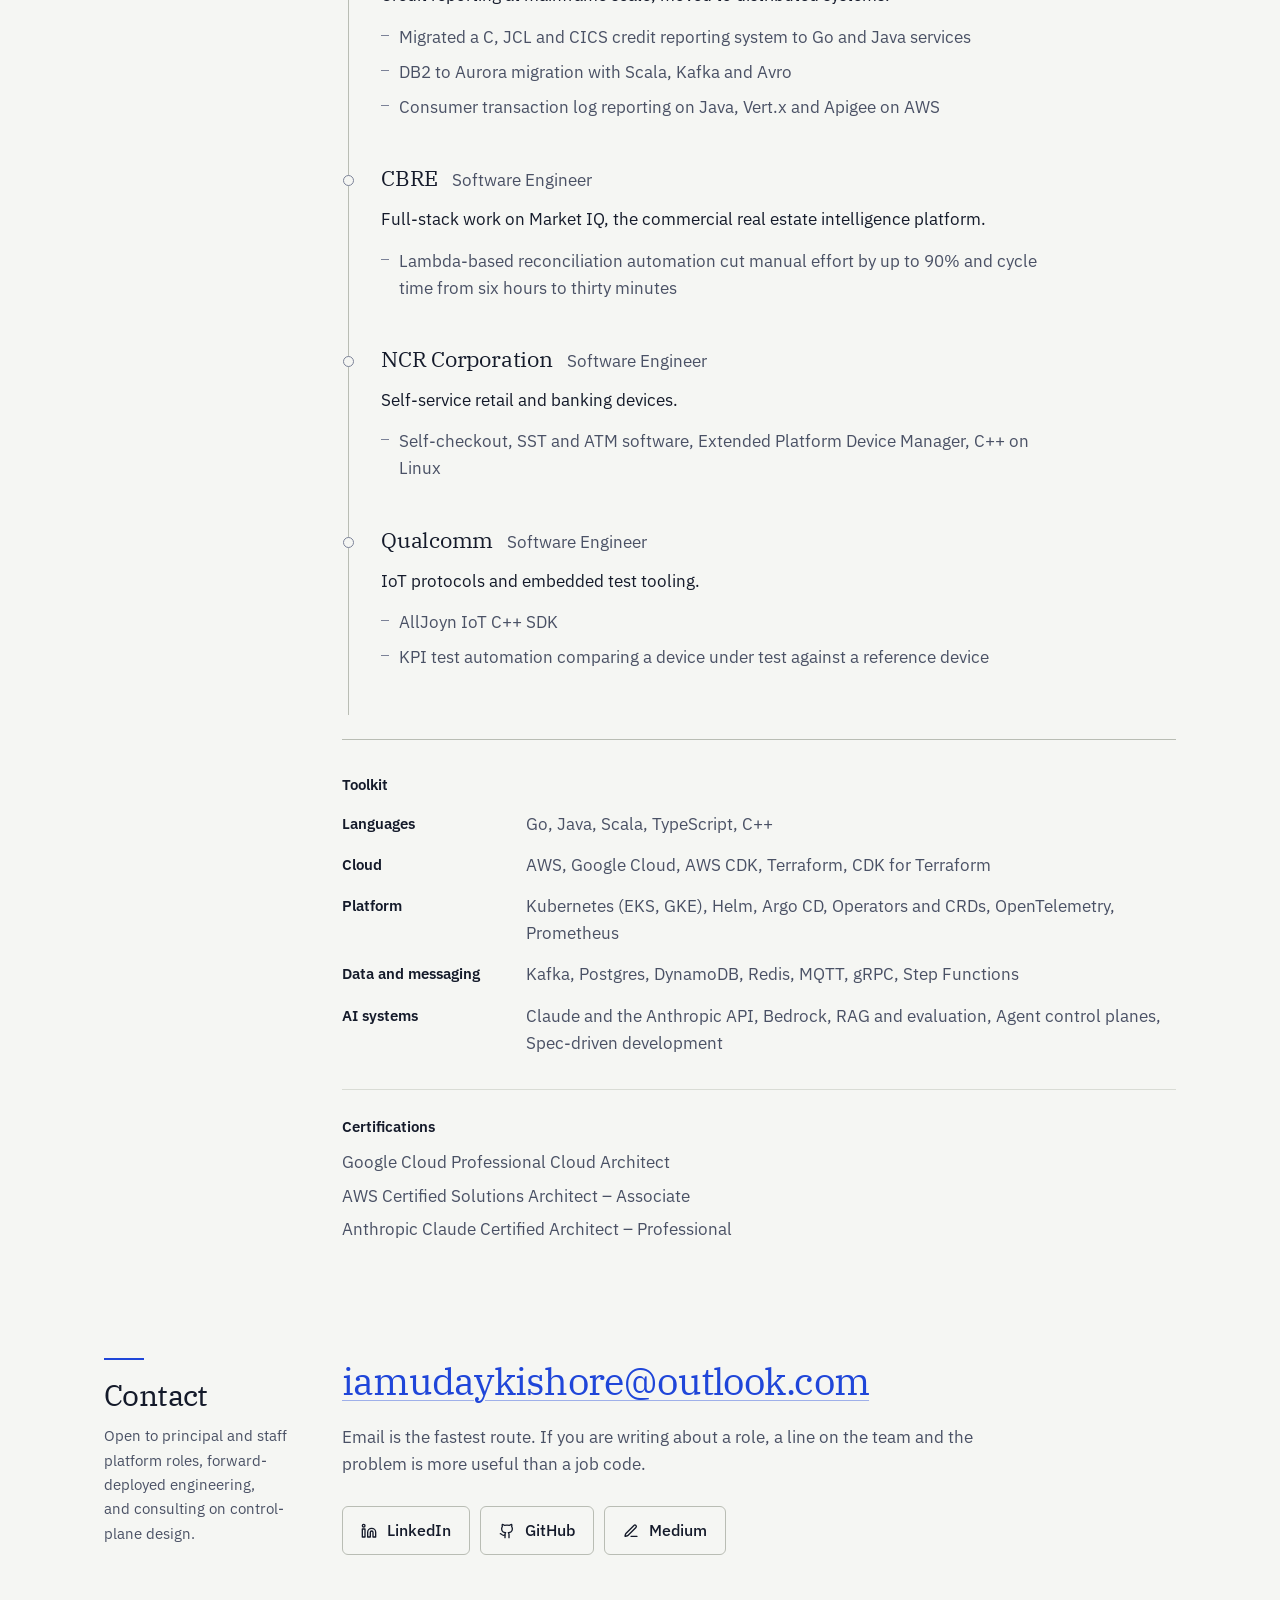
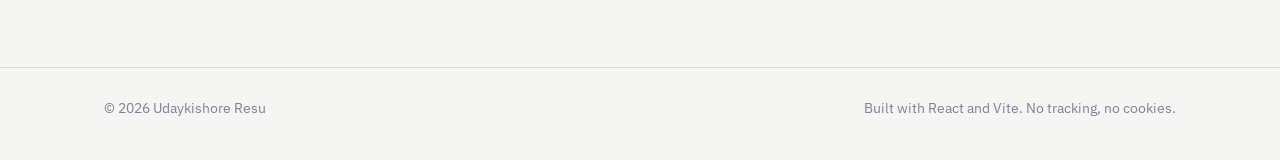
==== commit 55cf511a: "Refactor code structure for improved readability and maintainability" ====
--- a/index.html
+++ b/index.html
@@ -66,7 +66,7 @@
         "knowsAbout": ["Go", "Kubernetes", "AWS", "Google Cloud", "Distributed systems", "AI platform engineering"]
       }
     </script>
-    <script type="module" crossorigin src="/assets/index-C-xJ8Hhy.js"></script>
+    <script type="module" crossorigin src="/assets/index-DaOtF_Lh.js"></script>
     <link rel="stylesheet" crossorigin href="/assets/index-DOfZSI_3.css">
   </head>
 
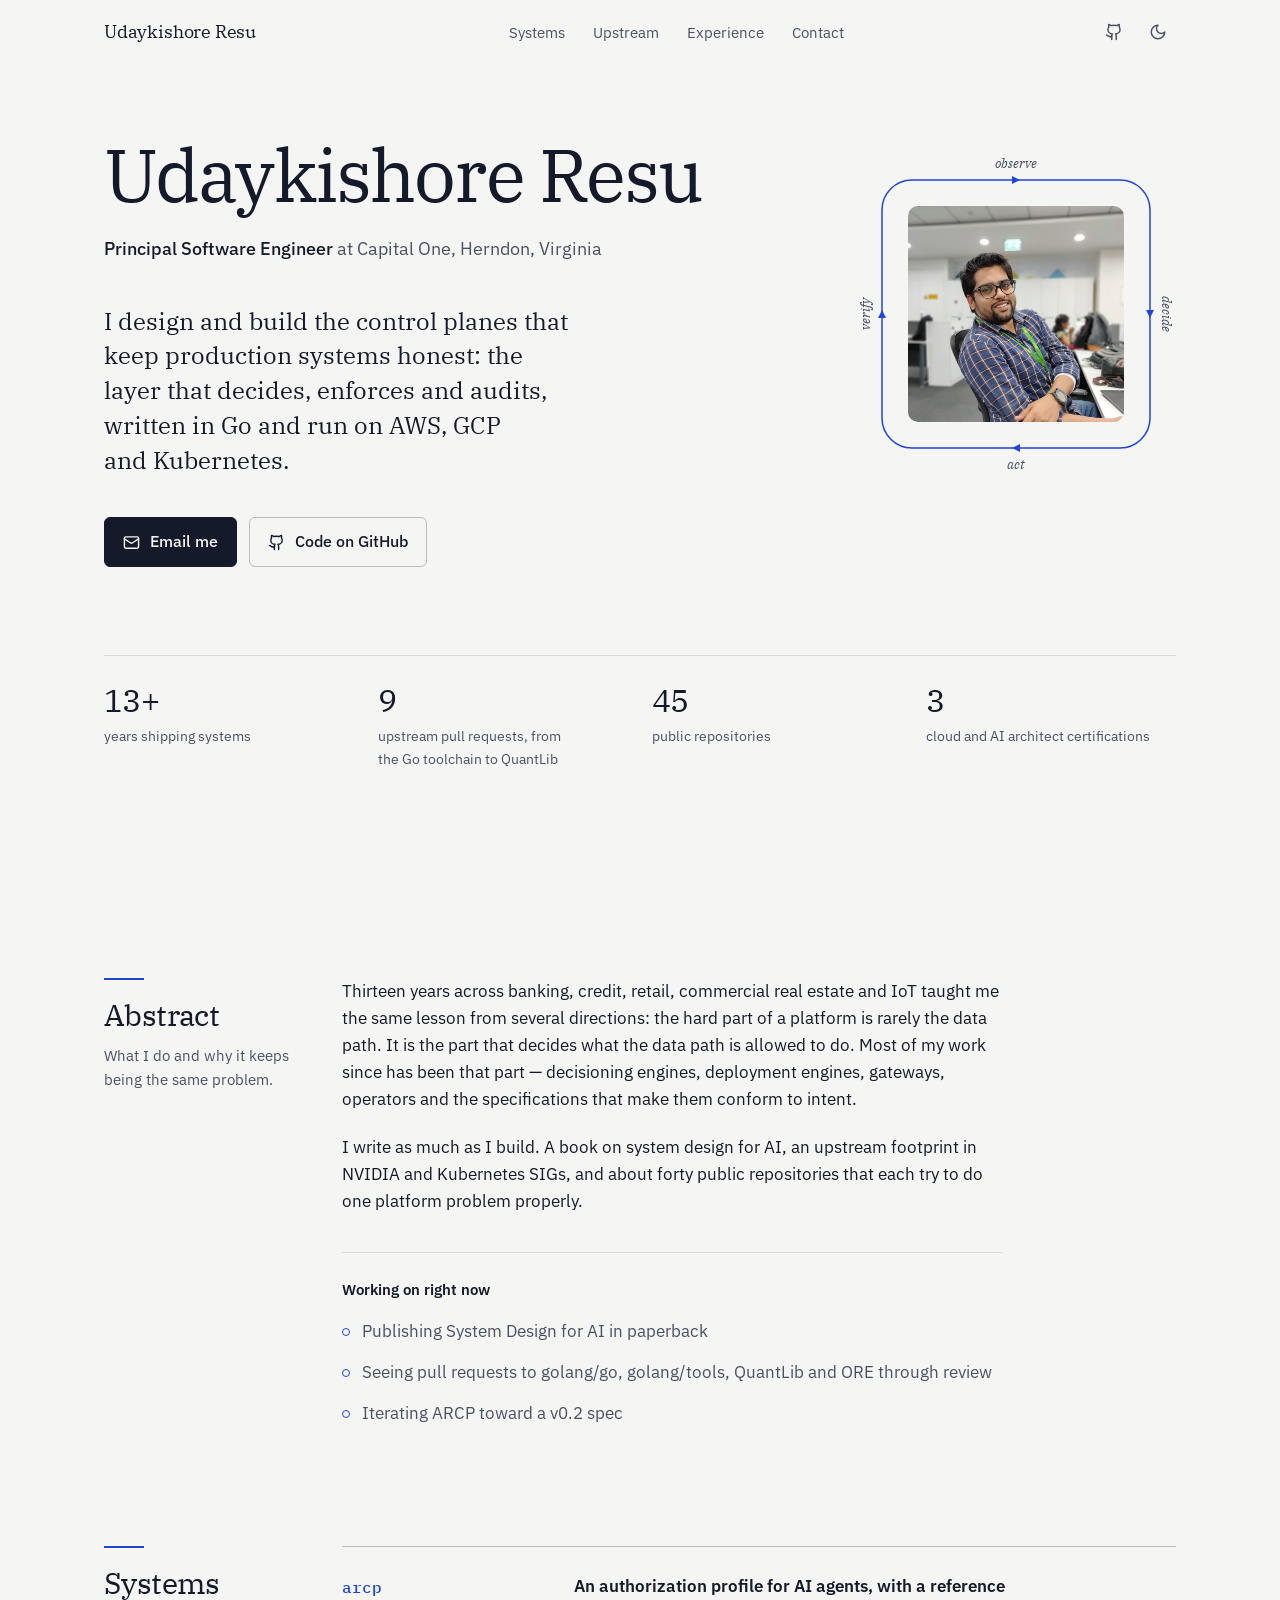
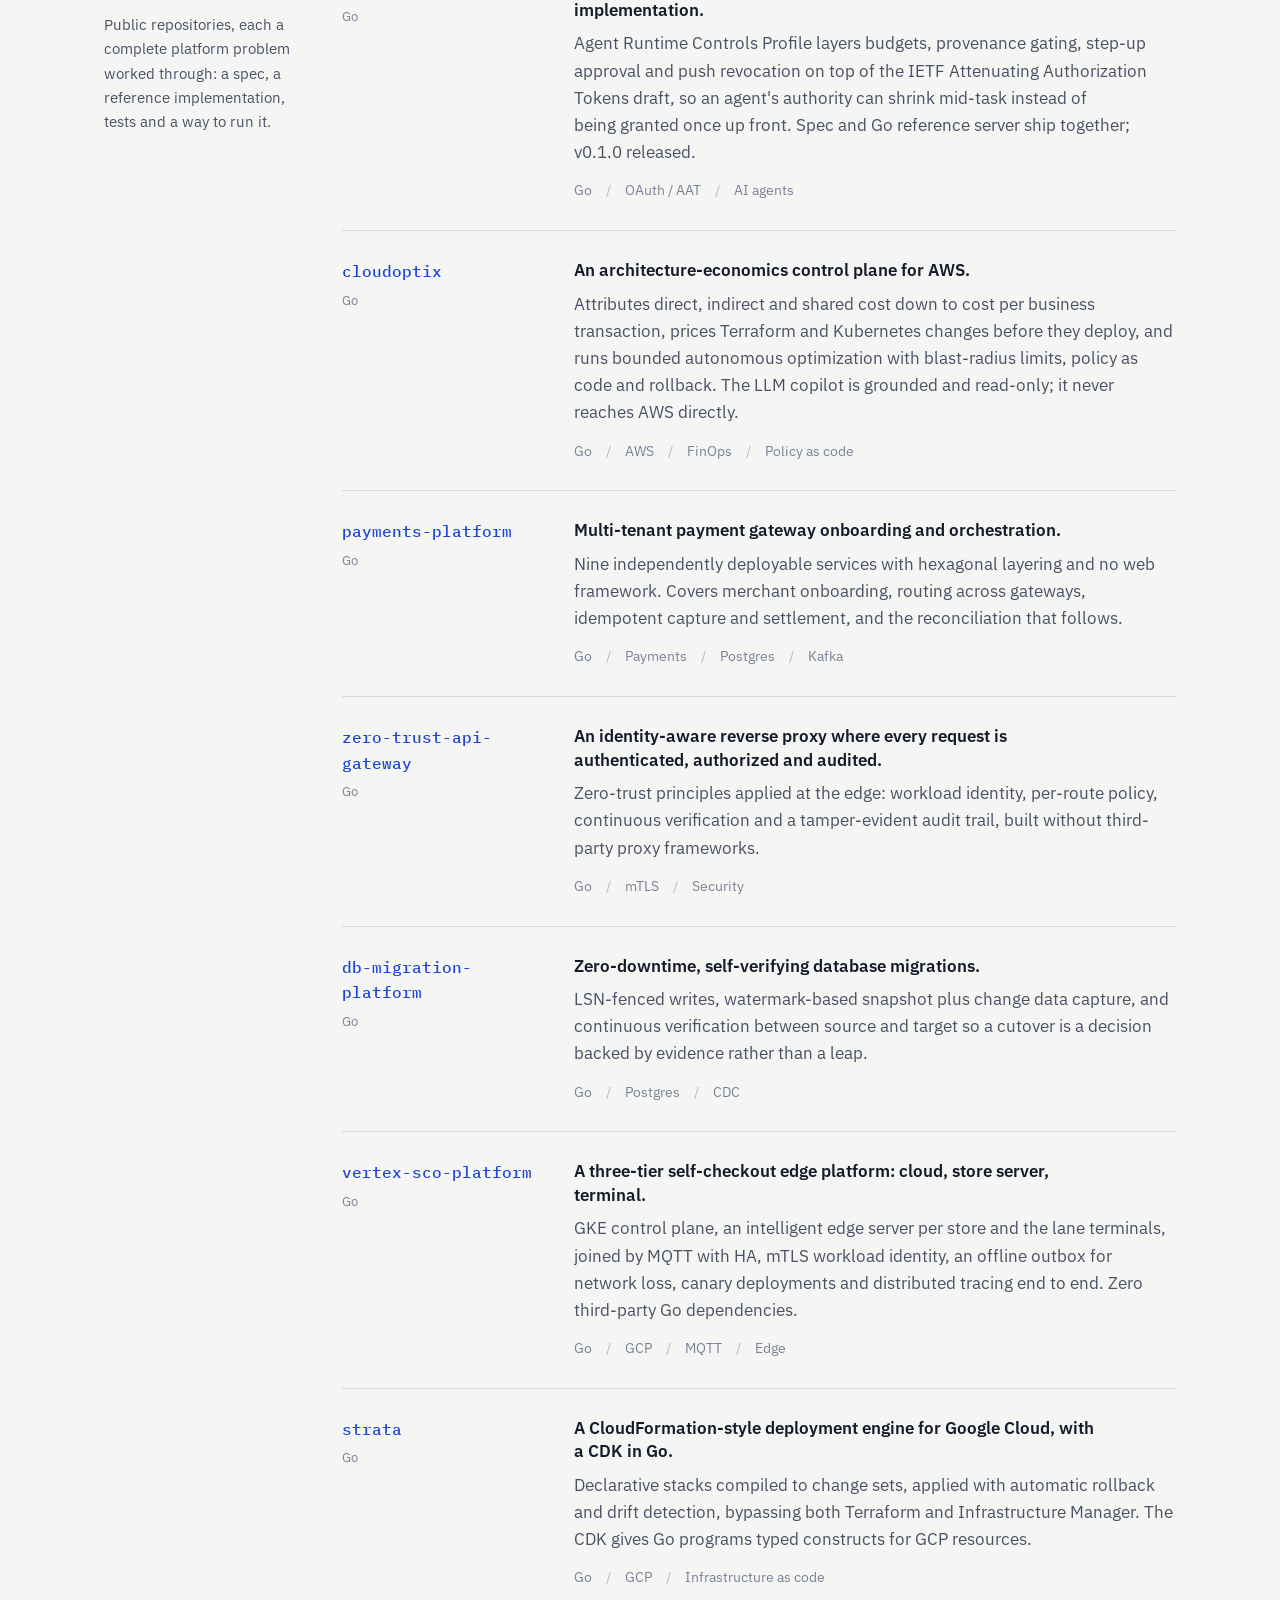
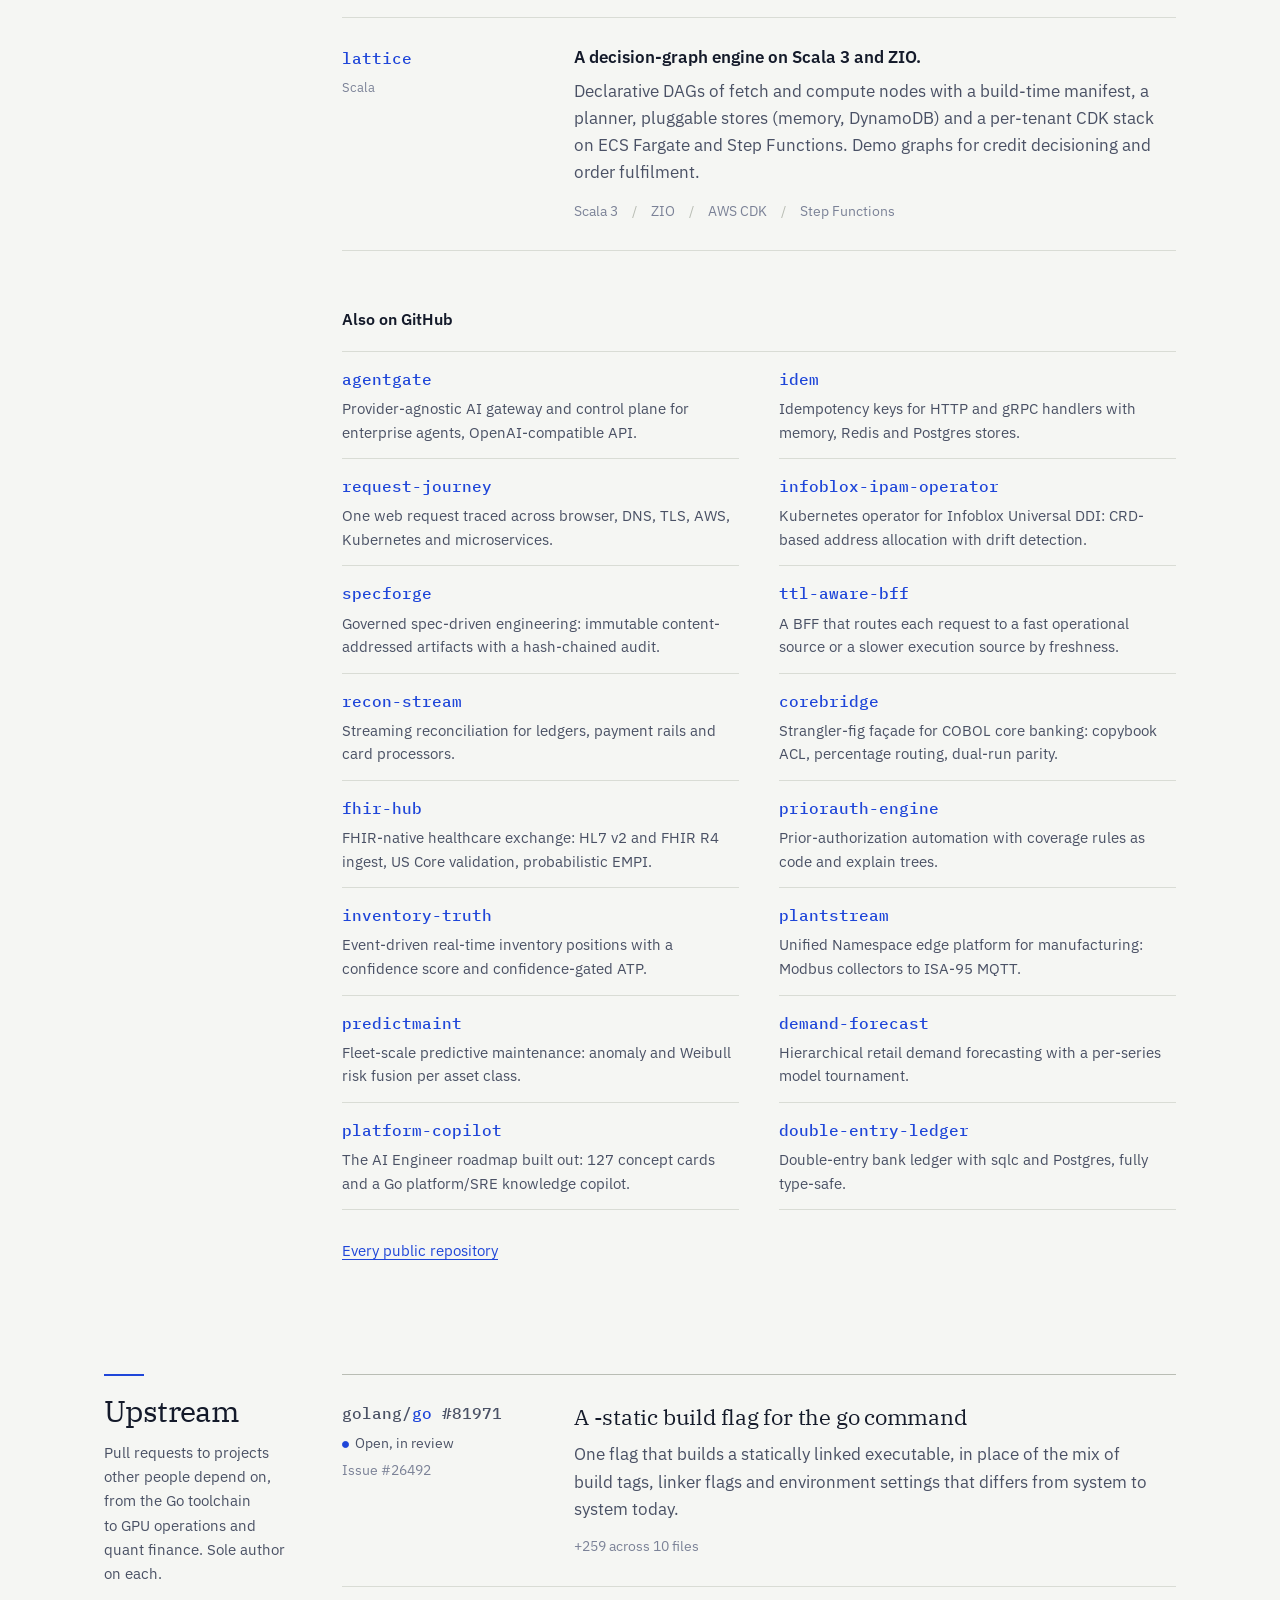
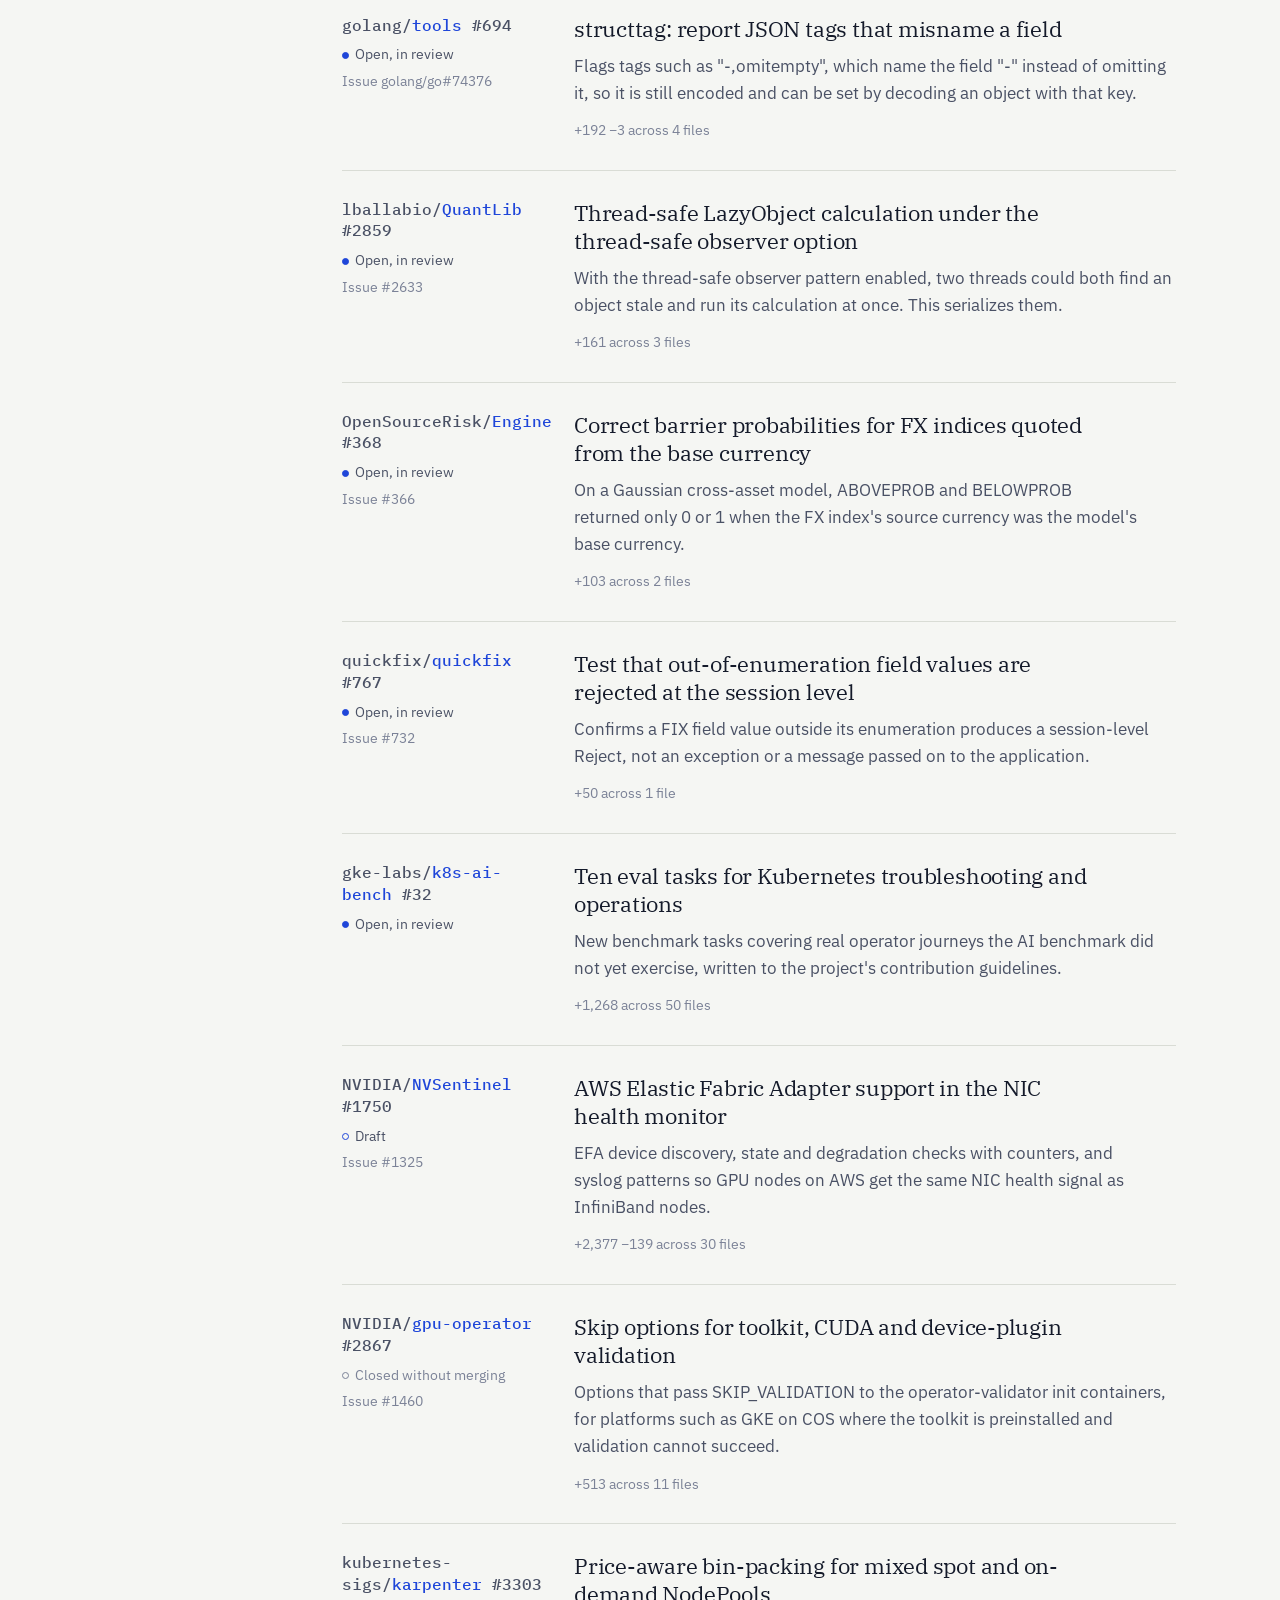
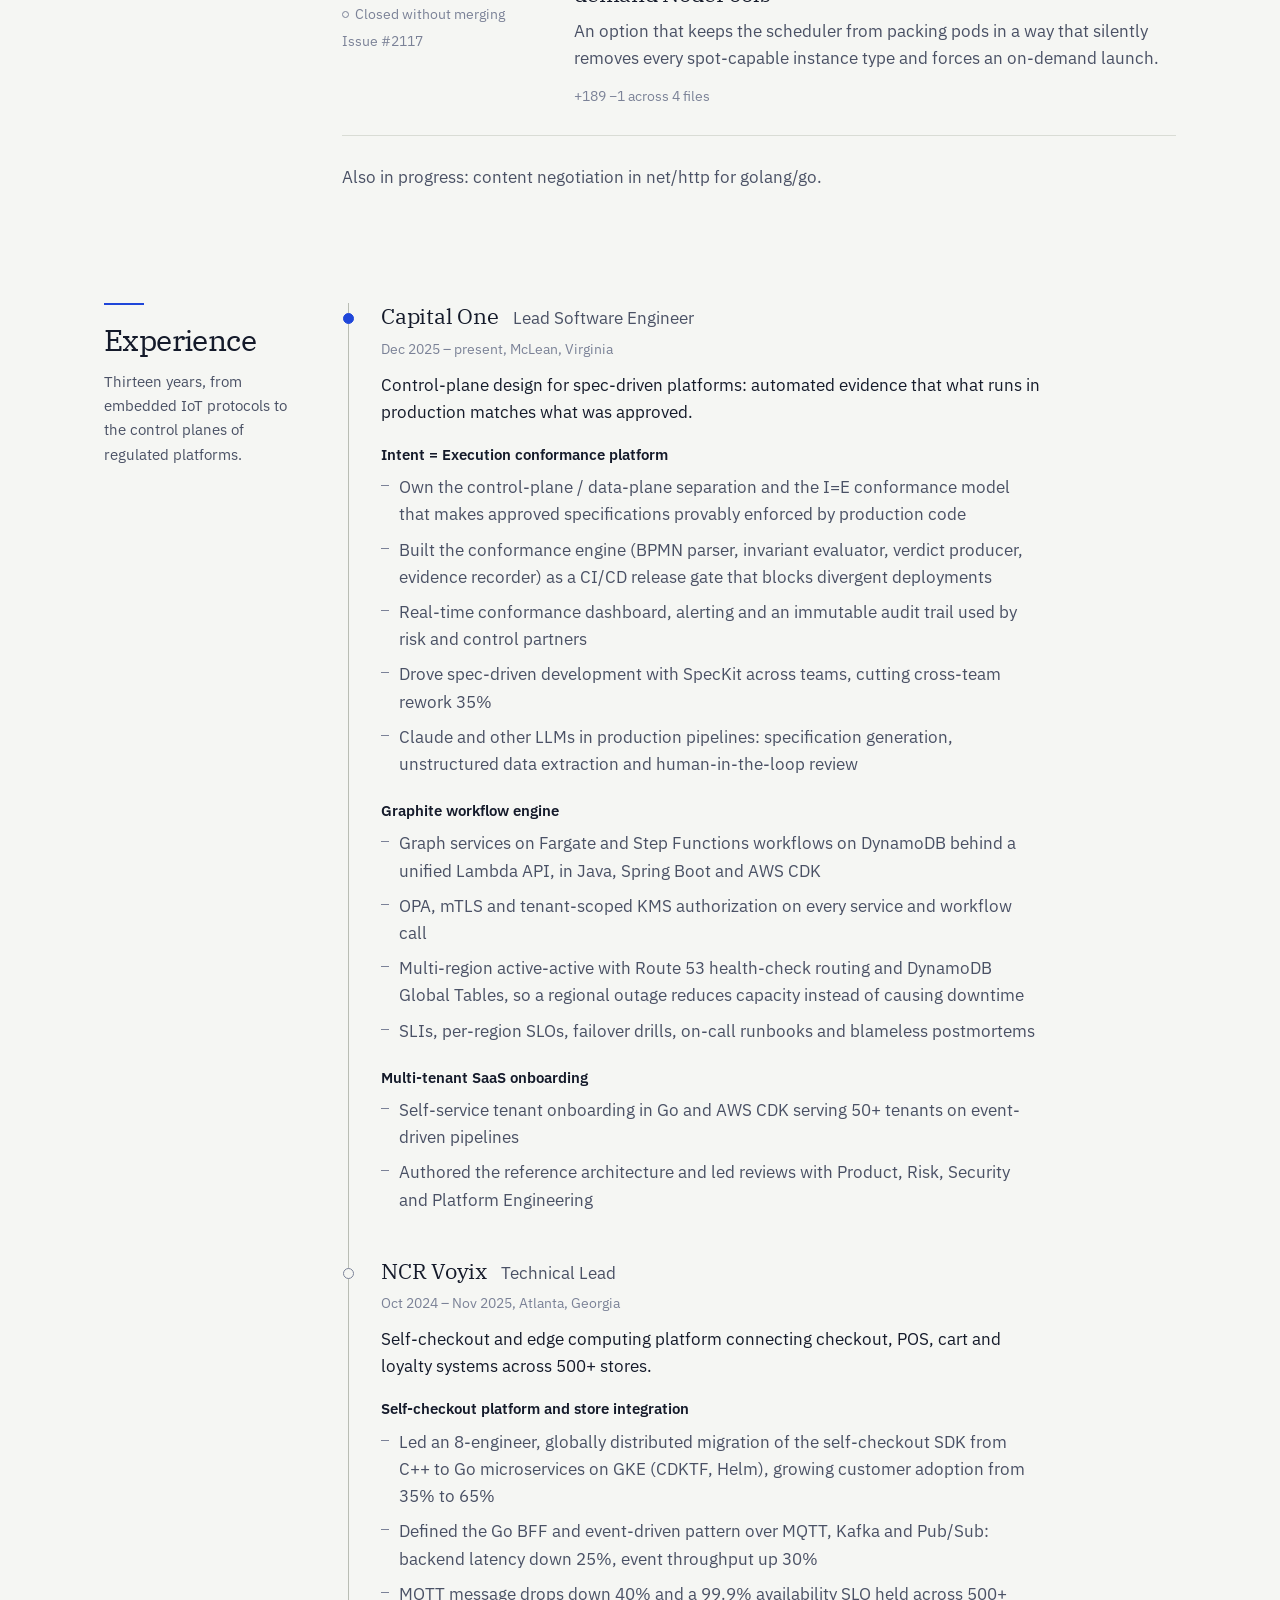
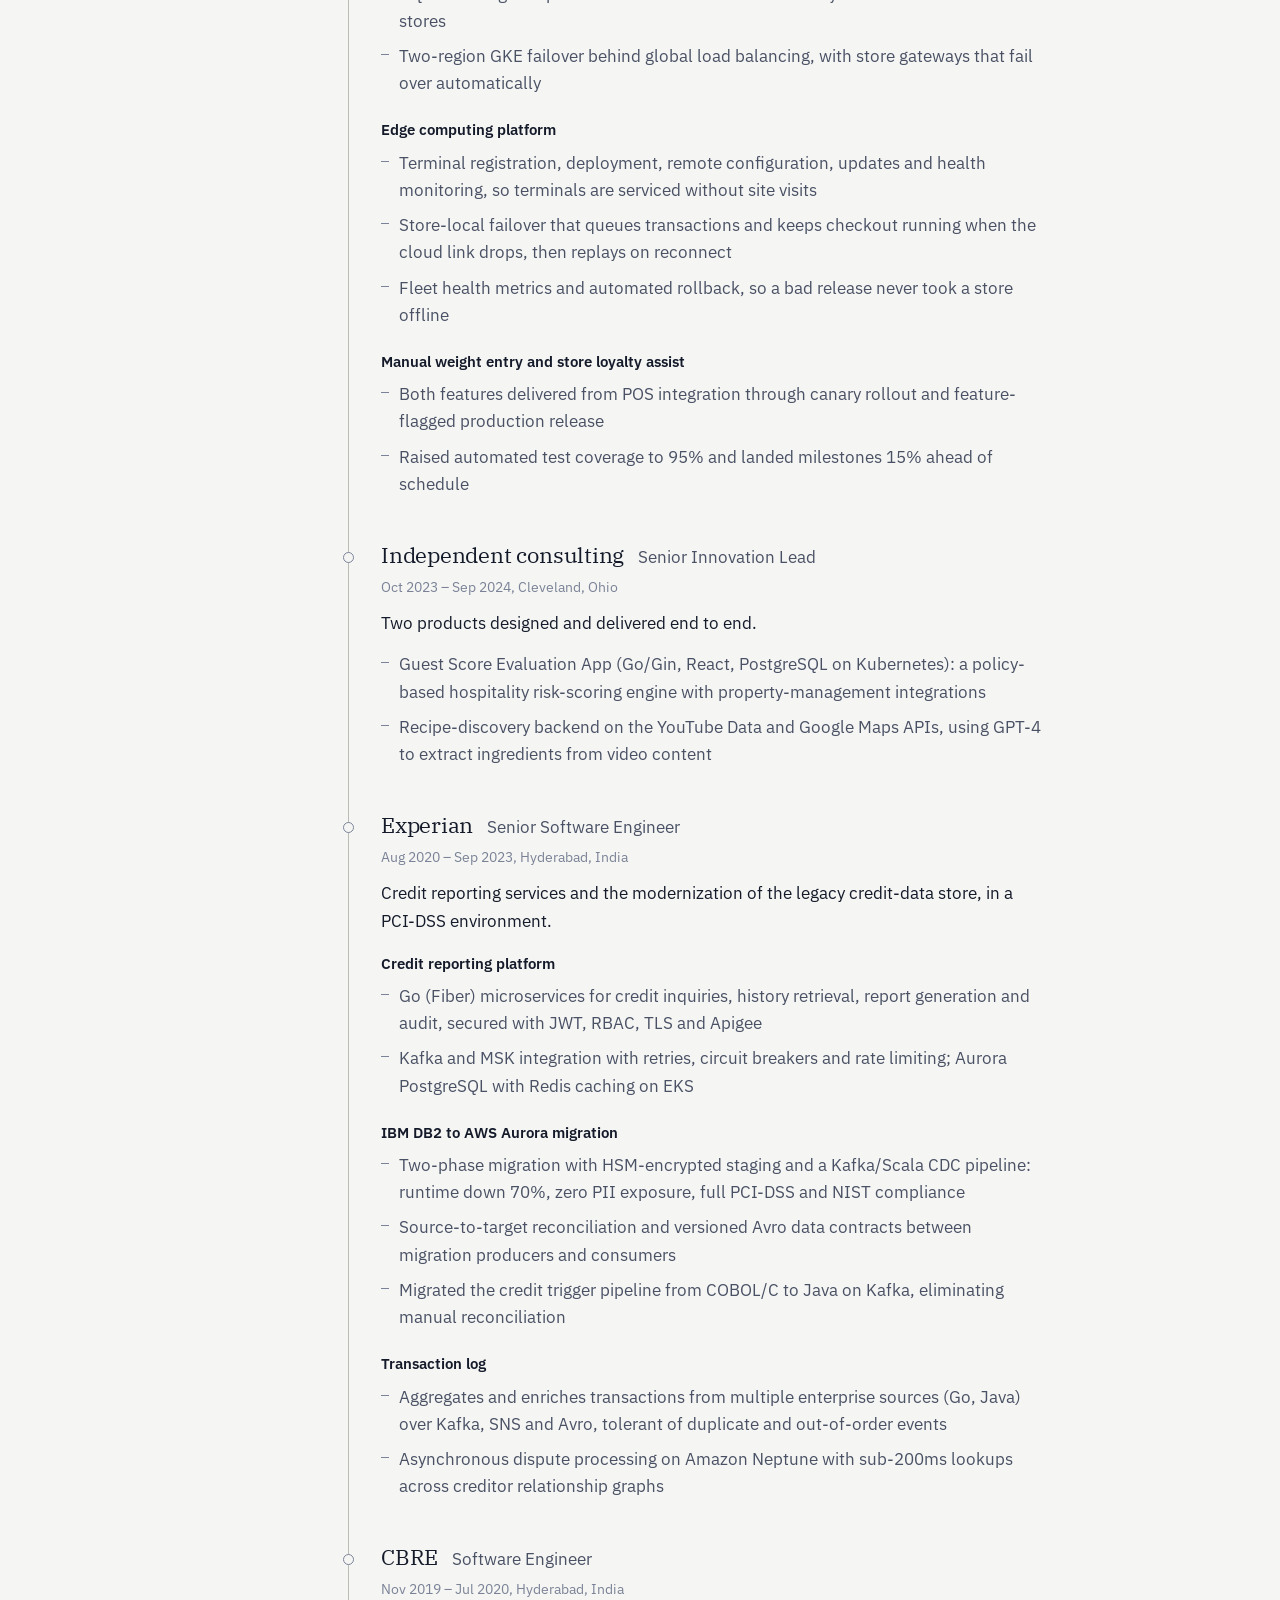
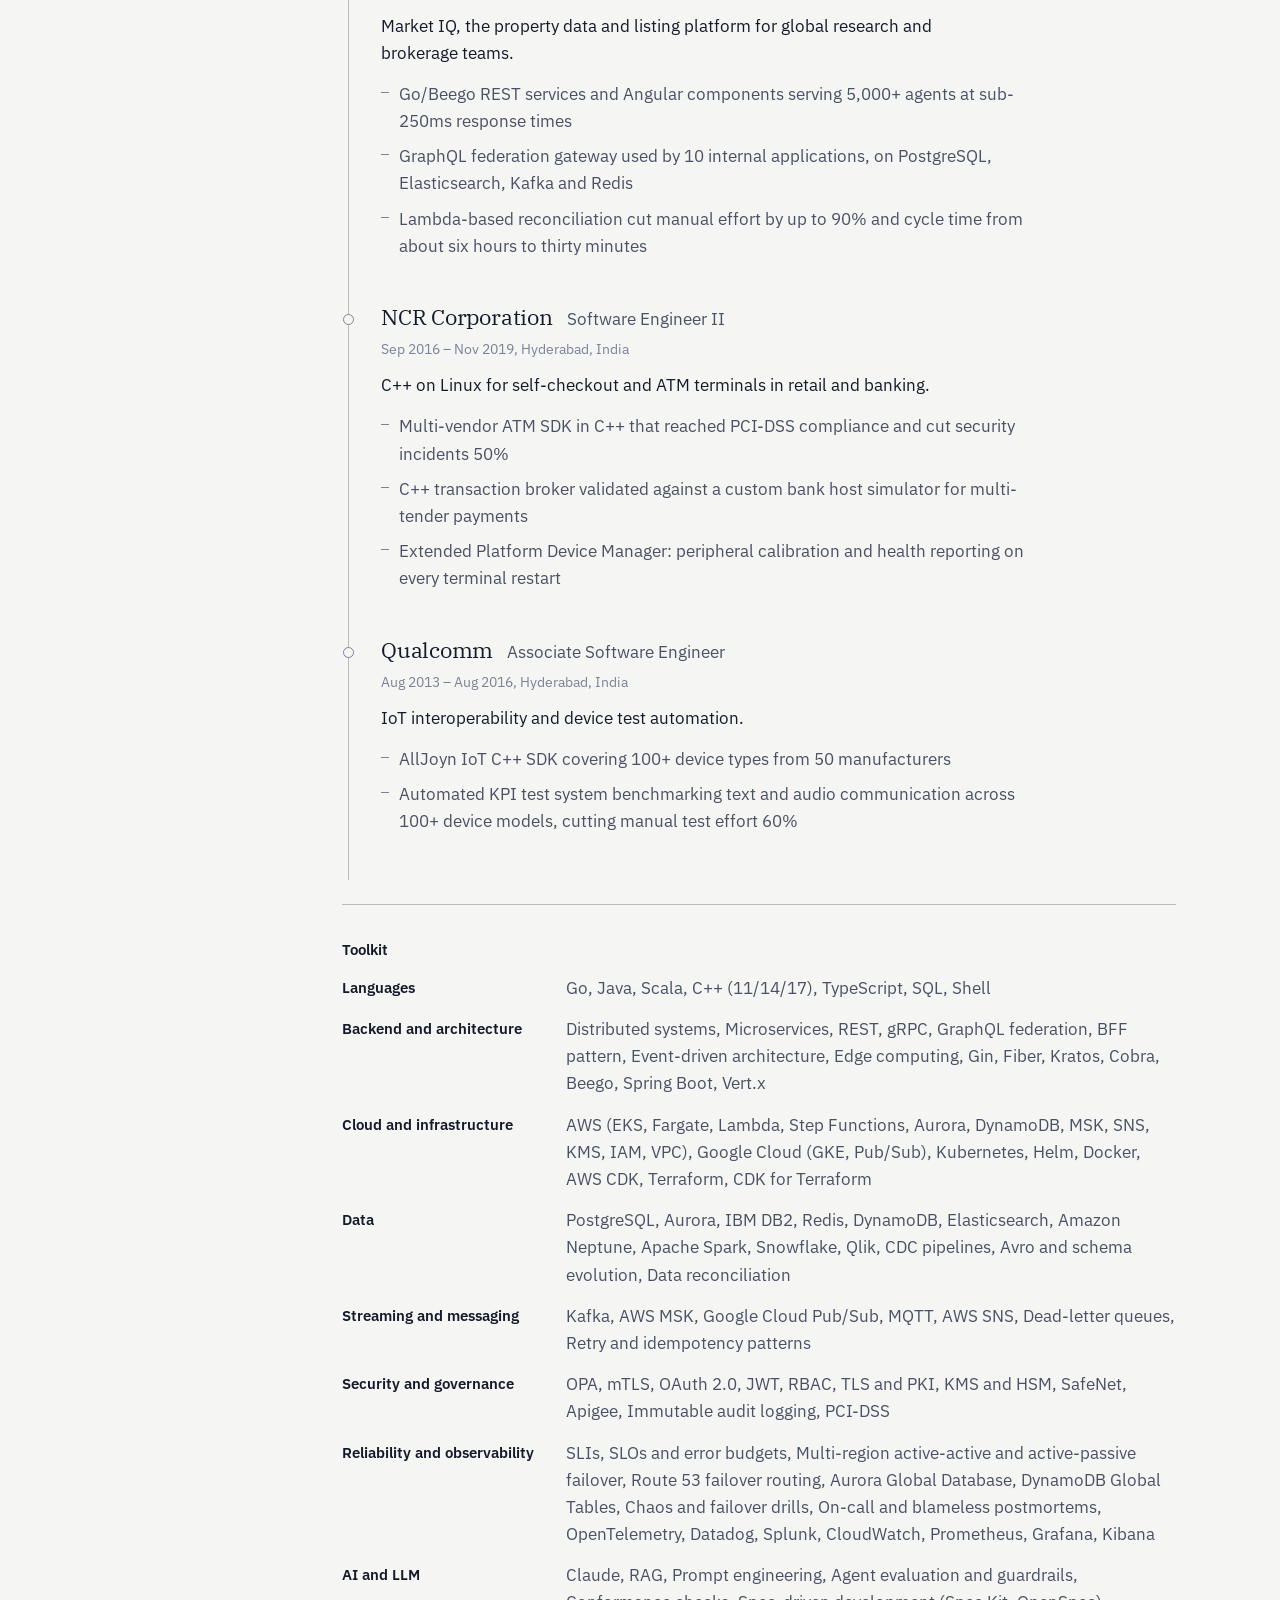
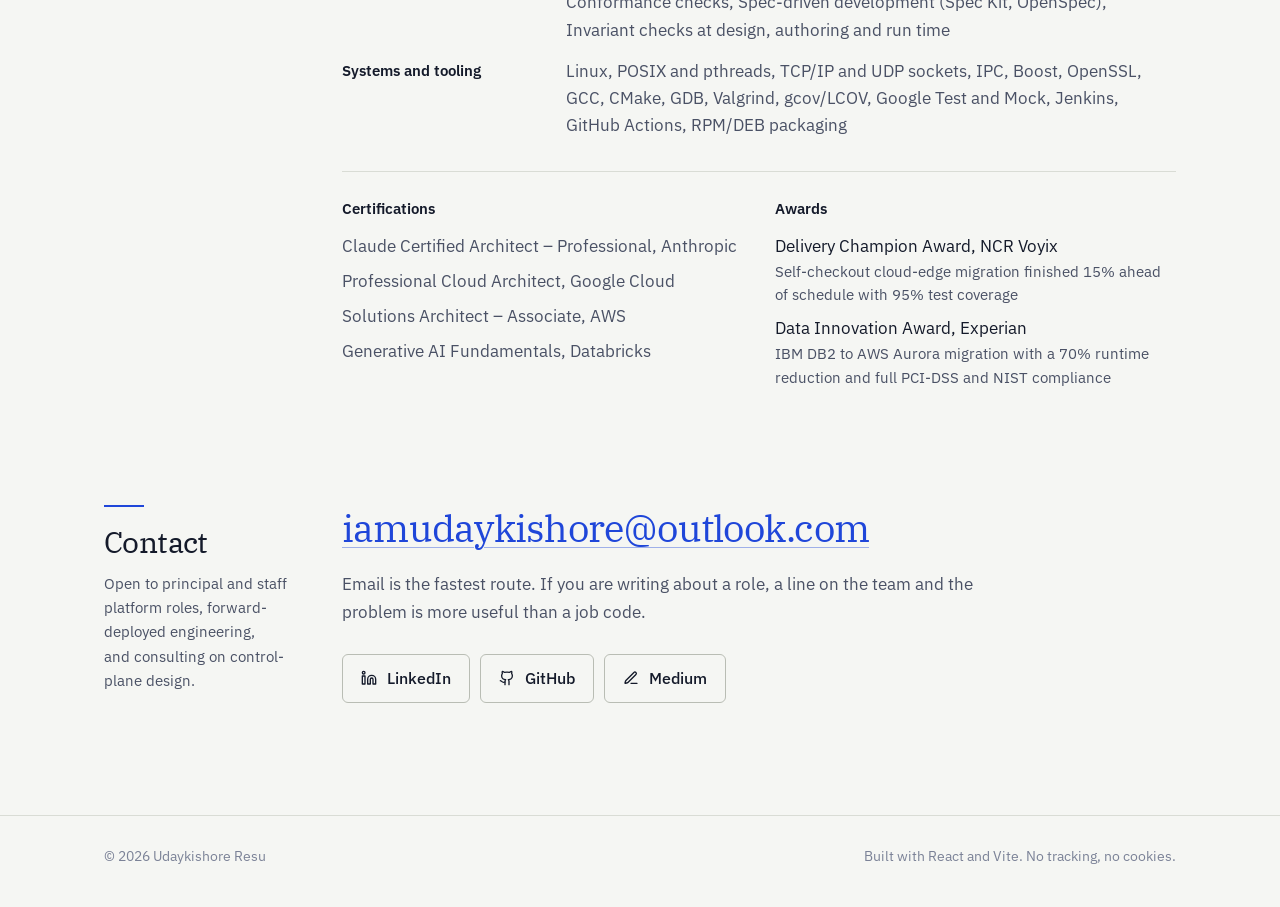
==== commit 82c36634: "Refactor code structure for improved readability and maintainability" ====
--- a/index.html
+++ b/index.html
@@ -66,8 +66,8 @@
         "knowsAbout": ["Go", "Kubernetes", "AWS", "Google Cloud", "Distributed systems", "AI platform engineering"]
       }
     </script>
-    <script type="module" crossorigin src="/assets/index-DaOtF_Lh.js"></script>
-    <link rel="stylesheet" crossorigin href="/assets/index-DOfZSI_3.css">
+    <script type="module" crossorigin src="/assets/index-D9XU1RcK.js"></script>
+    <link rel="stylesheet" crossorigin href="/assets/index-BHfW_8yd.css">
   </head>
 
   <body>
--- a/assets/index-BHfW_8yd.css
+++ b/assets/index-BHfW_8yd.css
@@ -0,0 +1 @@
+@font-face{font-family:"IBM Plex Serif";font-style:normal;font-display:swap;font-weight:400;src:url(/assets/ibm-plex-serif-latin-400-normal-BIGslYFI.woff2) format("woff2"),url(/assets/ibm-plex-serif-latin-400-normal-BB-zNvJB.woff) format("woff")}@font-face{font-family:"IBM Plex Serif";font-style:italic;font-display:swap;font-weight:400;src:url(/assets/ibm-plex-serif-latin-400-italic-BCf4TsCA.woff2) format("woff2"),url(/assets/ibm-plex-serif-latin-400-italic-Dd68USph.woff) format("woff")}@font-face{font-family:"IBM Plex Serif";font-style:normal;font-display:swap;font-weight:500;src:url(/assets/ibm-plex-serif-latin-500-normal-REKAfBVG.woff2) format("woff2"),url(/assets/ibm-plex-serif-latin-500-normal-C3_OdgN3.woff) format("woff")}@font-face{font-family:IBM Plex Sans;font-style:normal;font-display:swap;font-weight:400;src:url(/assets/ibm-plex-sans-latin-400-normal-CDDApCn2.woff2) format("woff2"),url(/assets/ibm-plex-sans-latin-400-normal-CYLoc0-x.woff) format("woff")}@font-face{font-family:IBM Plex Sans;font-style:normal;font-display:swap;font-weight:500;src:url(/assets/ibm-plex-sans-latin-500-normal-6ng42L7E.woff2) format("woff2"),url(/assets/ibm-plex-sans-latin-500-normal-BgVn5rGT.woff) format("woff")}@font-face{font-family:IBM Plex Sans;font-style:normal;font-display:swap;font-weight:600;src:url(/assets/ibm-plex-sans-latin-600-normal-CuJfVYMP.woff2) format("woff2"),url(/assets/ibm-plex-sans-latin-600-normal-Cu4Hd6ag.woff) format("woff")}@font-face{font-family:IBM Plex Mono;font-style:normal;font-display:swap;font-weight:500;src:url(/assets/ibm-plex-mono-latin-500-normal-DSY6xOcd.woff2) format("woff2"),url(/assets/ibm-plex-mono-latin-500-normal-CB9ihrfo.woff) format("woff")}:root{--paper: #f5f6f3;--surface: #ffffff;--ink: #141a2a;--ink-2: #4a5165;--ink-3: #7b8297;--rule: #d9dcd5;--rule-strong: #b9bdb4;--accent: #1f46d9;--accent-soft: #e6ebfb;--serif: "IBM Plex Serif", Georgia, "Times New Roman", serif;--sans: "IBM Plex Sans", system-ui, -apple-system, "Segoe UI", sans-serif;--mono: "IBM Plex Mono", ui-monospace, SFMono-Regular, Menlo, monospace;--measure: 66ch;--wrap: 1120px;--gutter: 24px;--margin-col: 190px;--section-gap: 112px;color-scheme:light}:root[data-theme=dark]{--paper: #121829;--surface: #1a2238;--ink: #e9ebf1;--ink-2: #aab1c6;--ink-3: #7e869d;--rule: #2a3351;--rule-strong: #3b4568;--accent: #8ea8ff;--accent-soft: #1d2746;color-scheme:dark}*,*:before,*:after{box-sizing:border-box}html{scroll-behavior:smooth;scroll-padding-top:88px;-webkit-text-size-adjust:100%}@media (prefers-reduced-motion: reduce){html{scroll-behavior:auto}}body{margin:0;background:var(--paper);color:var(--ink);font-family:var(--sans);font-size:1.0625rem;line-height:1.6;-webkit-font-smoothing:antialiased;text-rendering:optimizeLegibility}h1,h2,h3,h4,p,ul,ol,dl,dd{margin:0}ul,ol{padding:0;list-style:none}a{color:inherit;text-decoration:none}a:focus-visible,button:focus-visible{outline:2px solid var(--accent);outline-offset:3px;border-radius:2px}img{display:block;max-width:100%}button{font:inherit;color:inherit;background:none;border:0;padding:0;cursor:pointer}.wrap{width:100%;max-width:var(--wrap);margin:0 auto;padding:0 var(--gutter)}.prose-link{color:var(--accent);text-decoration:underline;text-decoration-thickness:1px;text-underline-offset:.18em}.prose-link:hover{text-decoration-thickness:2px}.code{font-family:var(--mono);font-size:.92em;font-weight:500}.skip-link{position:absolute;left:16px;top:-48px;padding:8px 12px;background:var(--ink);color:var(--paper);z-index:100}.skip-link:focus{top:12px}.site-header{position:sticky;top:0;z-index:50;background:color-mix(in srgb,var(--paper) 88%,transparent);backdrop-filter:blur(10px);-webkit-backdrop-filter:blur(10px);border-bottom:1px solid transparent;transition:border-color .2s ease}.site-header.is-scrolled{border-bottom-color:var(--rule)}.site-header .wrap{display:flex;align-items:center;justify-content:space-between;min-height:64px;gap:16px}.wordmark{font-family:var(--serif);font-size:1.15rem;letter-spacing:-.01em;white-space:nowrap}.nav-links{display:flex;gap:28px;font-size:.95rem;color:var(--ink-2)}.nav-links a:hover{color:var(--ink)}.header-actions{display:flex;align-items:center;gap:8px}.icon-btn{display:inline-grid;place-items:center;width:36px;height:36px;border-radius:6px;color:var(--ink-2)}.icon-btn:hover{color:var(--ink);background:var(--accent-soft)}.nav-toggle,.mobile-nav{display:none}@media (max-width: 880px){.nav-links{display:none}.nav-toggle{display:inline-grid}.mobile-nav{display:grid;gap:4px;padding:8px 0 20px;border-top:1px solid var(--rule)}.mobile-nav a{padding:10px 0;font-size:1.1rem;border-bottom:1px solid var(--rule)}.mobile-nav a:last-child{border-bottom:0}}.hero{padding:72px 0 96px}.hero-grid{display:grid;grid-template-columns:minmax(0,1fr) 320px;gap:56px;align-items:start}.hero h1{font-family:var(--serif);font-weight:400;font-size:clamp(2.6rem,6vw,4.6rem);line-height:1.02;letter-spacing:-.025em;max-width:14ch}.hero-role{margin-top:22px;font-size:1.15rem;color:var(--ink-2)}.hero-role strong{font-weight:500;color:var(--ink)}.hero-statement{margin-top:40px;font-family:var(--serif);font-size:clamp(1.25rem,2vw,1.5rem);line-height:1.45;max-width:34ch;text-wrap:pretty}.hero-actions{display:flex;flex-wrap:wrap;gap:12px;margin-top:40px}.btn{display:inline-flex;align-items:center;gap:10px;padding:11px 18px;border-radius:6px;font-weight:500;font-size:.98rem;border:1px solid var(--rule-strong);transition:background-color .15s ease,border-color .15s ease}.btn:hover{border-color:var(--ink)}.btn-primary{background:var(--ink);color:var(--paper);border-color:var(--ink)}.btn-primary:hover{background:var(--accent);border-color:var(--accent);color:#fff}.hero-facts{display:grid;grid-template-columns:repeat(4,minmax(0,1fr));gap:24px;margin-top:88px;padding-top:28px;border-top:1px solid var(--rule)}.hero-facts>div{display:flex;flex-direction:column}.hero-facts dt{order:2}.fact-value{font-family:var(--serif);font-size:2rem;line-height:1;letter-spacing:-.02em}.fact-label{margin-top:8px;font-size:.9rem;color:var(--ink-2);text-wrap:balance}.portrait-loop{position:relative;width:320px;aspect-ratio:1 / 1;margin-left:auto}.portrait-loop img{position:absolute;inset:52px;width:calc(100% - 104px);height:calc(100% - 104px);object-fit:cover;object-position:center 20%;border-radius:10px;background:var(--surface)}.portrait-loop svg{position:absolute;inset:0;width:100%;height:100%;overflow:visible}.loop-path{fill:none;stroke:var(--accent);stroke-width:1.5;stroke-dasharray:1120;stroke-dashoffset:1120;animation:draw-loop 1.4s cubic-bezier(.4,0,.2,1) .2s forwards}.loop-head{fill:var(--accent);opacity:0;animation:fade-in .3s ease 1.45s forwards}.loop-label{font-family:var(--serif);font-style:italic;font-size:13px;fill:var(--ink-2);opacity:0;animation:fade-in .4s ease forwards}.loop-label:nth-of-type(1){animation-delay:.45s}.loop-label:nth-of-type(2){animation-delay:.75s}.loop-label:nth-of-type(3){animation-delay:1.05s}.loop-label:nth-of-type(4){animation-delay:1.35s}@keyframes draw-loop{to{stroke-dashoffset:0}}@keyframes fade-in{to{opacity:1}}@media (prefers-reduced-motion: reduce){.loop-path,.loop-head,.loop-label{animation:none;stroke-dashoffset:0;opacity:1}}@media (max-width: 880px){.hero{padding:40px 0 72px}.hero-grid{grid-template-columns:1fr;gap:40px}.portrait-loop{order:-1;width:240px;margin-left:0}.portrait-loop img{inset:40px;width:calc(100% - 80px);height:calc(100% - 80px)}.hero-facts{grid-template-columns:repeat(2,minmax(0,1fr));margin-top:56px}}.section{padding:var(--section-gap) 0 0}.section:last-of-type{padding-bottom:var(--section-gap)}.section-grid{display:grid;grid-template-columns:var(--margin-col) minmax(0,1fr);gap:48px;align-items:start}.section-head{position:sticky;top:88px}.section-head h2{font-family:var(--serif);font-weight:400;font-size:1.9rem;letter-spacing:-.02em;line-height:1.1}.section-head p{margin-top:12px;font-size:.95rem;color:var(--ink-2);text-wrap:pretty}.section-head .section-rule{width:40px;height:2px;background:var(--accent);margin-bottom:18px}.section-body{min-width:0}.lede{font-size:1.1rem;max-width:var(--measure);color:var(--ink-2);text-wrap:pretty}@media (max-width: 880px){:root{--section-gap: 80px}.section-grid{grid-template-columns:1fr;gap:28px}.section-head{position:static}}.abstract p{max-width:var(--measure);text-wrap:pretty}.abstract p+p{margin-top:1.2em}.now-list{margin-top:36px;padding-top:24px;border-top:1px solid var(--rule);max-width:var(--measure)}.now-list h3{font-size:.95rem;font-weight:600;margin-bottom:10px}.now-list li{position:relative;padding:7px 0 7px 20px;color:var(--ink-2)}.now-list li:before{content:"";position:absolute;left:0;top:17px;width:8px;height:8px;border-radius:50%;border:1.5px solid var(--accent)}.system-list{border-top:1px solid var(--rule-strong)}.system-row{display:grid;grid-template-columns:200px minmax(0,1fr);gap:8px 32px;padding:28px 0;border-bottom:1px solid var(--rule);transition:background-color .12s ease}.system-row:hover{background:linear-gradient(90deg,var(--accent-soft),transparent 70%)}.system-name{display:flex;flex-direction:column;gap:6px;align-items:flex-start}.system-name .code{font-size:1rem;color:var(--accent)}.lang{font-size:.8rem;color:var(--ink-3)}.system-summary{font-weight:600;font-size:1.05rem;line-height:1.4;max-width:52ch}.system-detail{margin-top:8px;color:var(--ink-2);max-width:var(--measure);text-wrap:pretty}.stack{display:flex;flex-wrap:wrap;gap:6px 14px;margin-top:14px;font-size:.85rem;color:var(--ink-3)}.stack li+li:before{content:"/";margin-right:14px;color:var(--rule-strong)}.more-systems{margin-top:56px}.more-systems h3{font-size:1rem;font-weight:600;margin-bottom:18px}.more-grid{display:grid;grid-template-columns:repeat(2,minmax(0,1fr));gap:0 40px;border-top:1px solid var(--rule)}.more-grid a{display:block;padding:14px 0;border-bottom:1px solid var(--rule)}.more-grid a:hover .code{text-decoration:underline;text-underline-offset:.2em}.more-grid .code{color:var(--accent)}.more-grid p{margin-top:4px;font-size:.92rem;color:var(--ink-2)}.all-repos{margin-top:28px;font-size:.95rem}@media (max-width: 880px){.system-row{grid-template-columns:1fr;padding:22px 0}.system-name{flex-direction:row;align-items:baseline;gap:12px}.more-grid{grid-template-columns:1fr}}.upstream-list{display:grid;gap:0;border-top:1px solid var(--rule-strong)}.upstream-item{display:grid;grid-template-columns:200px minmax(0,1fr);gap:8px 32px;padding:28px 0;border-bottom:1px solid var(--rule)}.upstream-ref .code{color:var(--accent);display:block;line-height:1.4}.upstream-ref .code span{color:var(--ink-2);font-weight:400}.pr-status{display:inline-flex;align-items:center;gap:6px;margin-top:8px;font-size:.85rem;color:var(--ink-2)}.pr-status:before{content:"";width:7px;height:7px;border-radius:50%;border:1.5px solid var(--ink-3)}.pr-open:before{background:var(--accent);border-color:var(--accent)}.pr-draft:before{border-color:var(--accent)}.pr-closed{color:var(--ink-3)}.upstream-ref .closes{display:block;margin-top:4px;font-size:.85rem;color:var(--ink-3)}.upstream-title{font-family:var(--serif);font-weight:400;font-size:1.35rem;line-height:1.3;letter-spacing:-.01em;max-width:40ch}.upstream-title a:hover{text-decoration:underline;text-underline-offset:.15em;text-decoration-thickness:1px}.upstream-detail{margin-top:10px;color:var(--ink-2);max-width:var(--measure);text-wrap:pretty}.upstream-diff{margin-top:12px;font-size:.88rem;color:var(--ink-3)}.upstream-foot{margin-top:28px;color:var(--ink-2);max-width:var(--measure)}@media (max-width: 880px){.upstream-item{grid-template-columns:1fr}}.book-list{display:grid;gap:48px}.book{display:grid;grid-template-columns:200px minmax(0,1fr);gap:40px;align-items:start}.cover{width:200px;height:auto;aspect-ratio:2 / 3;object-fit:cover;border-radius:3px 8px 8px 3px;box-shadow:inset 6px 0 #0000002e,0 18px 30px -18px #141a2a80}.book h3{font-family:var(--serif);font-weight:400;font-size:1.6rem;letter-spacing:-.015em;line-height:1.15}.book-subtitle{margin-top:6px;color:var(--ink-2);font-size:1.02rem}.book-year{margin-top:4px;font-size:.9rem;color:var(--ink-3)}.book-blurb{margin-top:16px;max-width:var(--measure);text-wrap:pretty}.book-facts{display:flex;flex-wrap:wrap;gap:6px 14px;margin-top:14px;font-size:.88rem;color:var(--ink-3)}.book-facts li+li:before{content:"/";margin-right:14px;color:var(--rule-strong)}.book-links{display:flex;flex-wrap:wrap;gap:10px;margin-top:18px}.writing-foot{margin-top:48px;padding-top:28px;border-top:1px solid var(--rule);color:var(--ink-2);max-width:var(--measure)}@media (max-width: 600px){.book{grid-template-columns:1fr;gap:20px}}.timeline{position:relative;border-left:1px solid var(--rule-strong);margin-left:6px}.role{position:relative;padding:0 0 40px 32px}.role:before{content:"";position:absolute;left:-6px;top:10px;width:11px;height:11px;border-radius:50%;background:var(--paper);border:1.5px solid var(--ink-3)}.role.is-current:before{background:var(--accent);border-color:var(--accent)}.role-head{display:flex;flex-wrap:wrap;align-items:baseline;gap:4px 14px}.role-company{font-family:var(--serif);font-size:1.35rem;letter-spacing:-.01em;line-height:1.25}.role-title{color:var(--ink-2)}.role-meta{margin-top:4px;font-size:.9rem;color:var(--ink-3)}.role-summary{margin-top:12px;max-width:var(--measure);text-wrap:pretty}.role-project{margin-top:16px}.role-project h4{font-size:.95rem;font-weight:600;color:var(--ink)}.role-project .role-highlights{margin-top:4px}.role-highlights{margin-top:10px;color:var(--ink-2);max-width:var(--measure)}.role-highlights li{position:relative;padding:4px 0 4px 18px}.role-highlights li:before{content:"";position:absolute;left:0;top:15px;width:8px;height:1px;background:var(--ink-3)}.toolkit-head{margin-top:24px;padding-top:32px;border-top:1px solid var(--rule-strong);font-size:.95rem;font-weight:600;margin-bottom:14px}.toolkit{display:grid;grid-template-columns:200px minmax(0,1fr);gap:14px 24px}.toolkit dt{font-weight:600;font-size:.95rem}.toolkit dd{color:var(--ink-2)}.certs-awards{display:grid;grid-template-columns:repeat(2,minmax(0,1fr));gap:32px;margin-top:32px;padding-top:24px;border-top:1px solid var(--rule)}.certs h3{font-size:.95rem;font-weight:600;margin-bottom:8px}.certs li{color:var(--ink-2);padding:4px 0}.award-name{display:block;color:var(--ink)}.award-detail{display:block;font-size:.92rem}@media (max-width: 720px){.certs-awards{grid-template-columns:1fr}}@media (max-width: 600px){.toolkit{grid-template-columns:1fr;gap:4px}.toolkit dd{margin-bottom:12px}}.contact-email{display:inline-block;font-family:var(--serif);font-size:clamp(1.5rem,3.4vw,2.4rem);letter-spacing:-.02em;line-height:1.2;color:var(--accent);text-decoration:underline;text-decoration-thickness:1px;text-underline-offset:.14em;text-decoration-color:color-mix(in srgb,var(--accent) 40%,transparent);overflow-wrap:anywhere}.contact-email:hover{text-decoration-color:var(--accent)}.contact-copy{margin-top:20px;max-width:var(--measure);color:var(--ink-2);text-wrap:pretty}.contact-links{display:flex;flex-wrap:wrap;gap:10px;margin-top:28px}.site-footer{border-top:1px solid var(--rule);padding:28px 0 40px;font-size:.9rem;color:var(--ink-3)}.site-footer .wrap{display:flex;flex-wrap:wrap;justify-content:space-between;gap:8px 24px}.site-footer a:hover{color:var(--ink)}
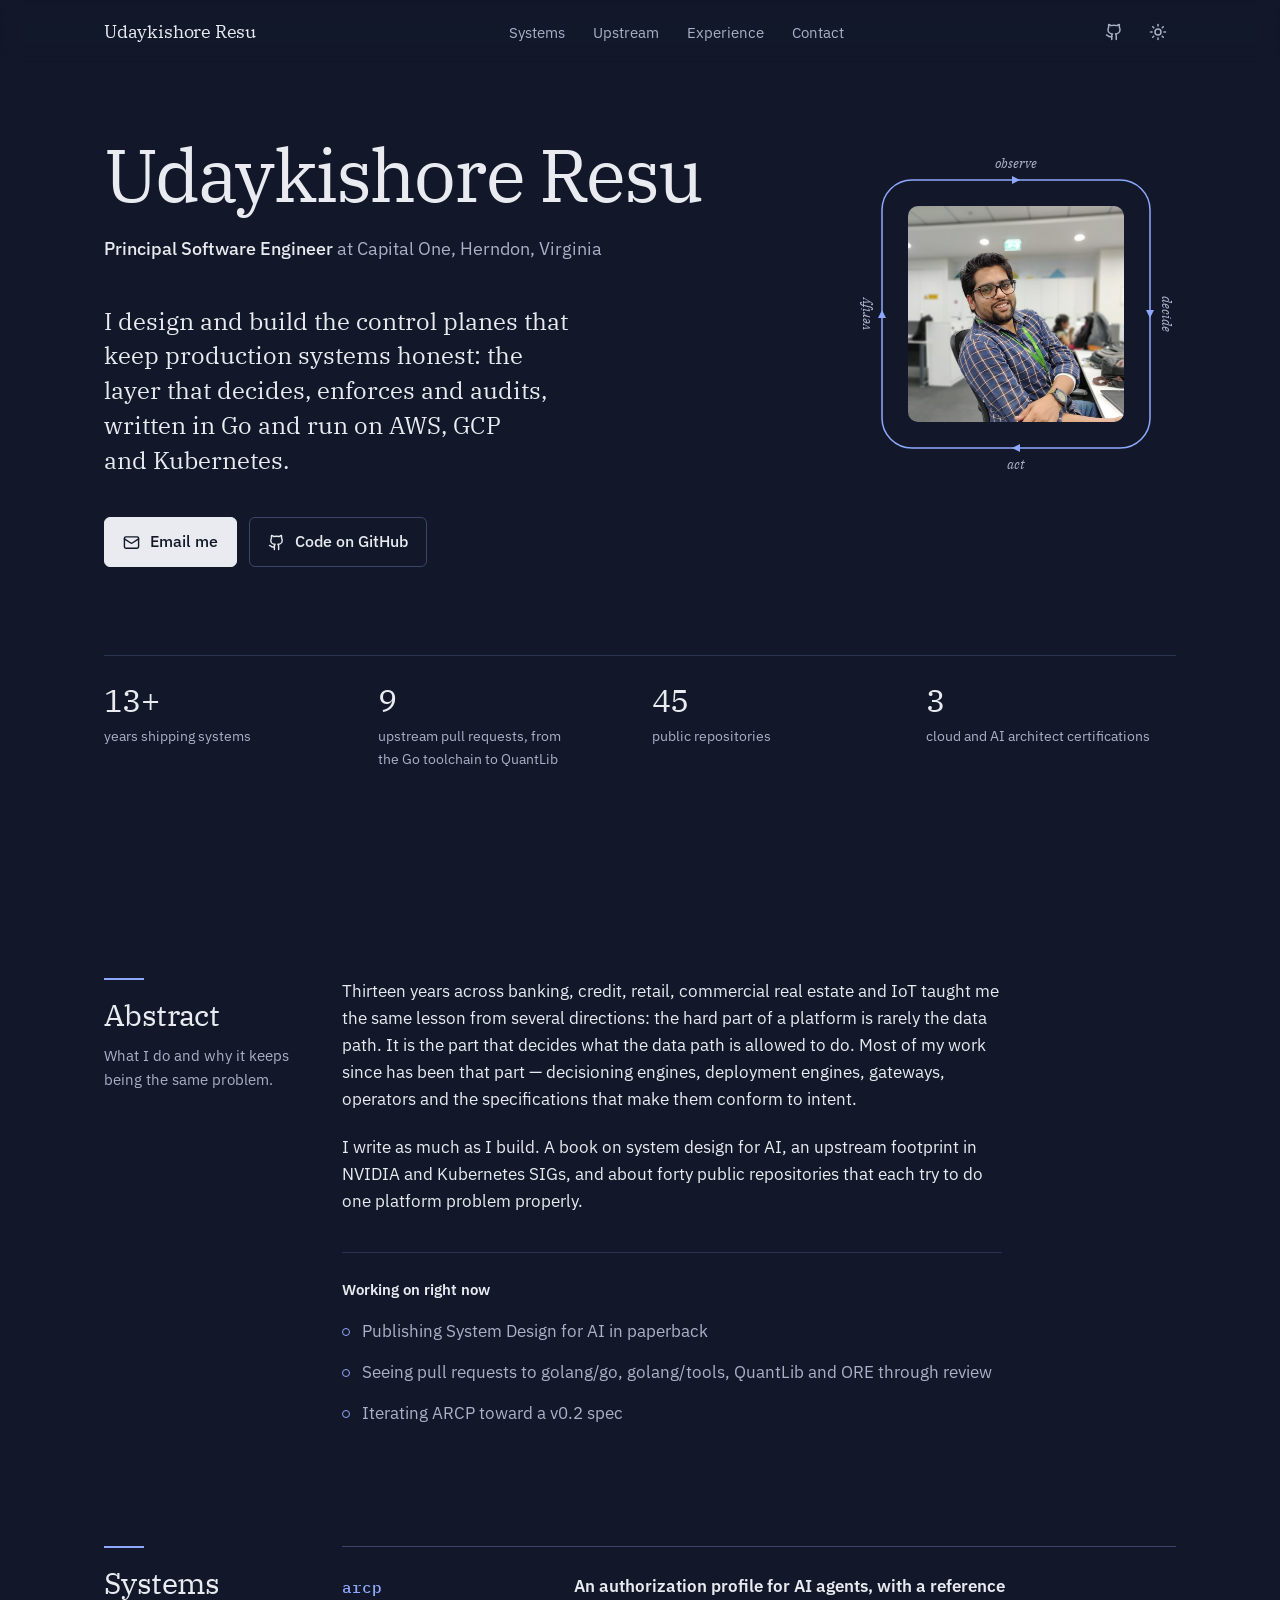
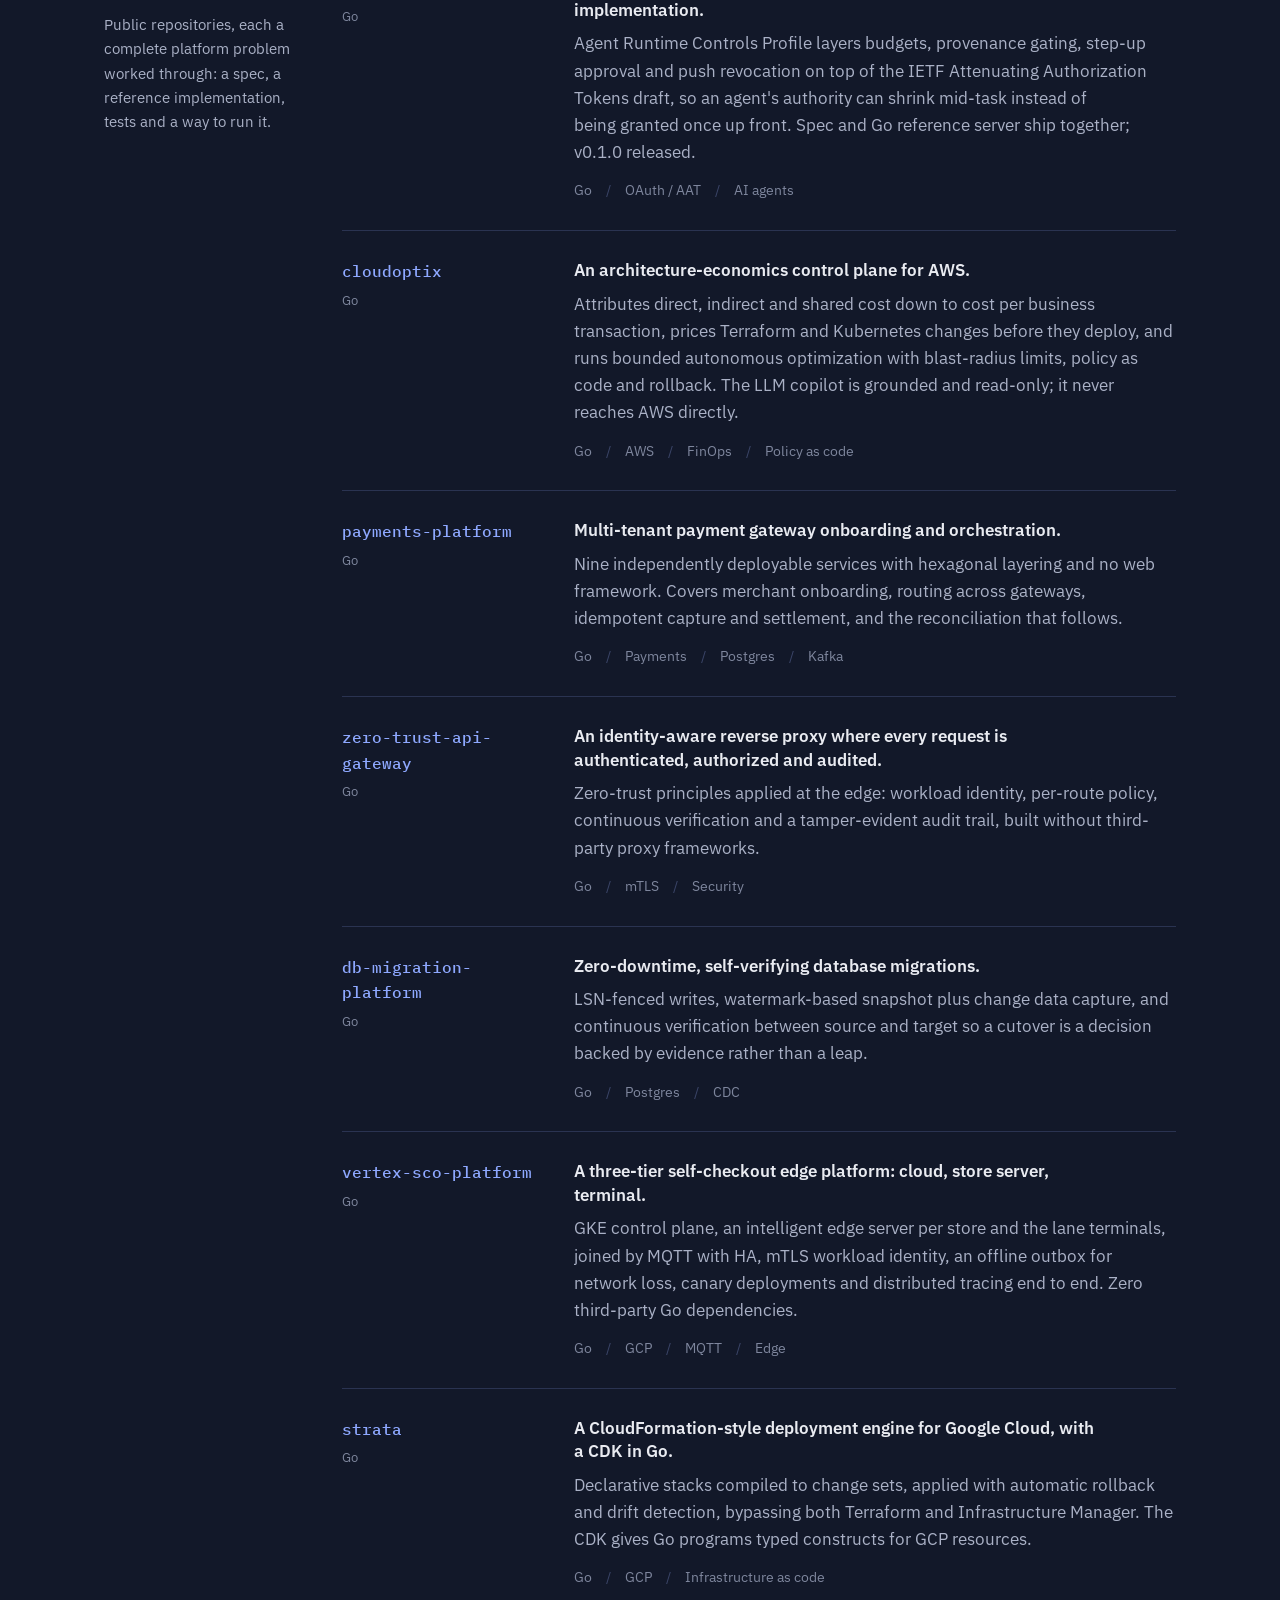
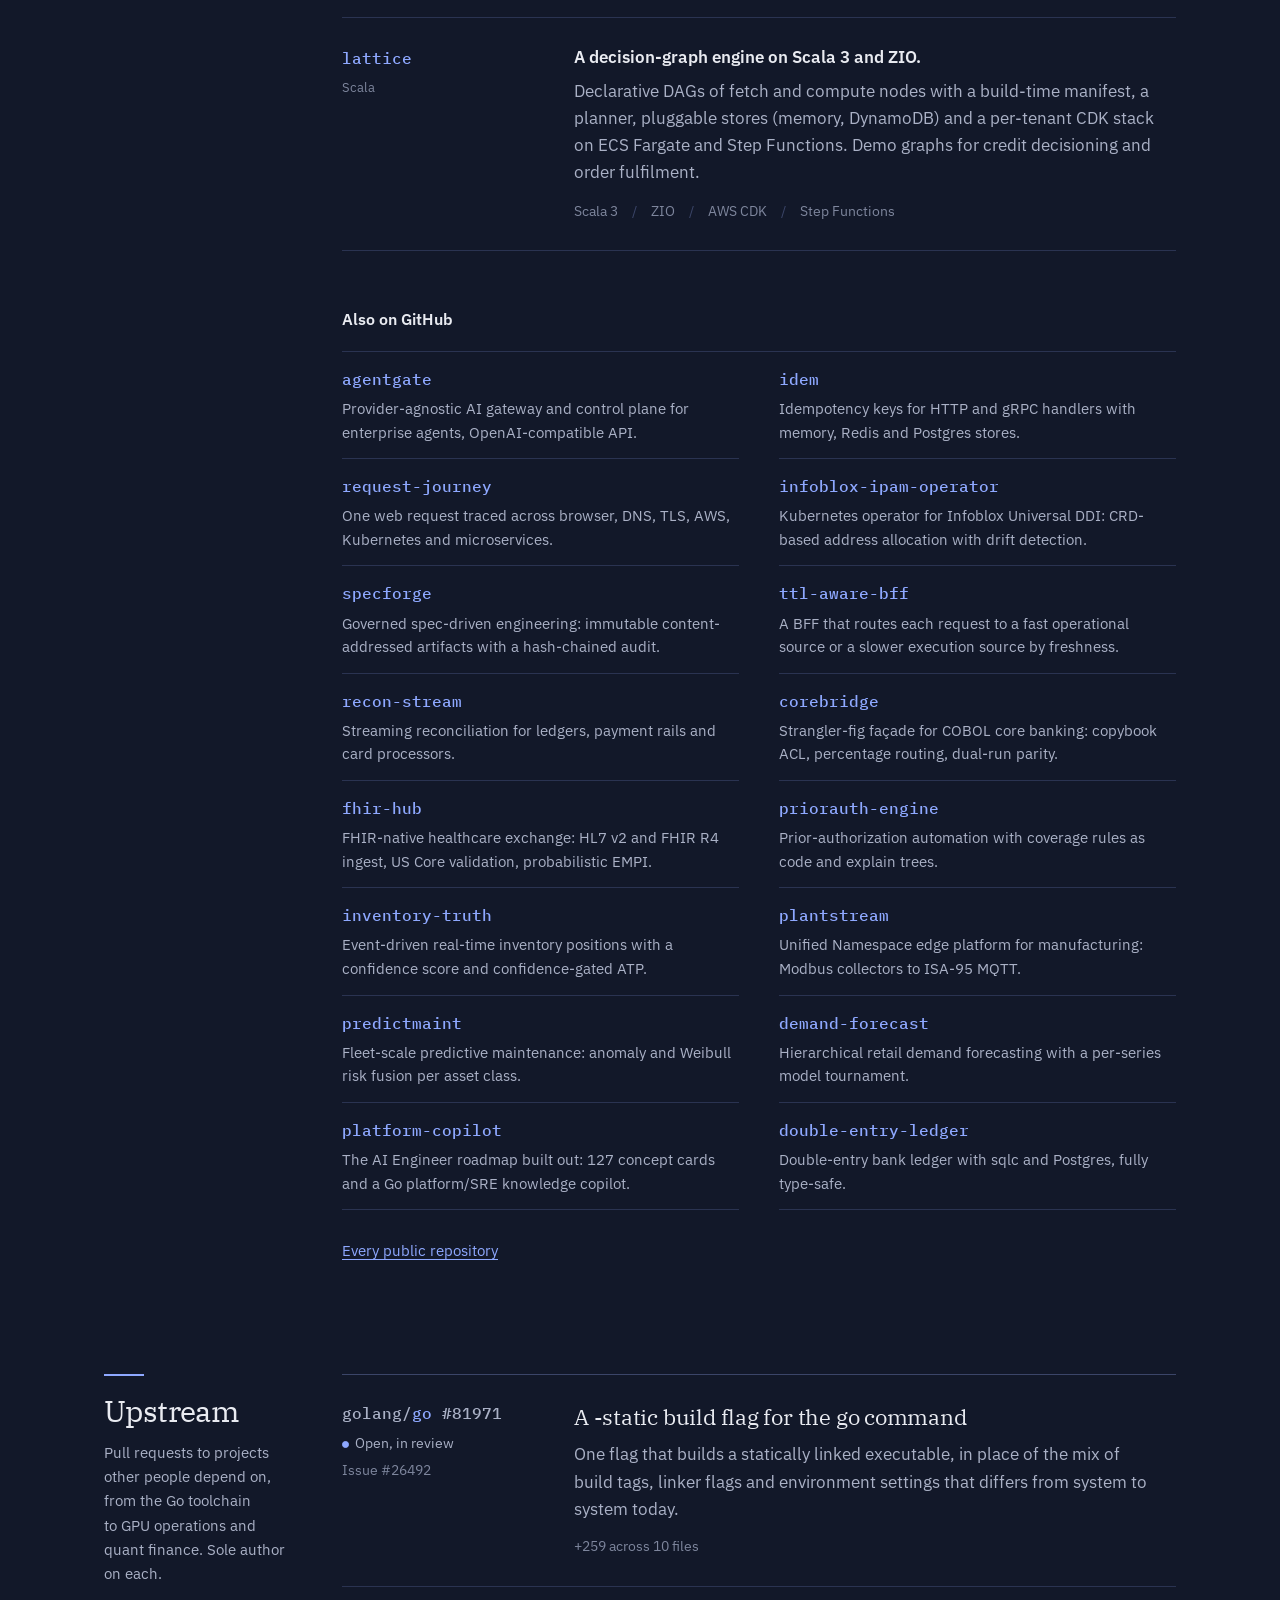
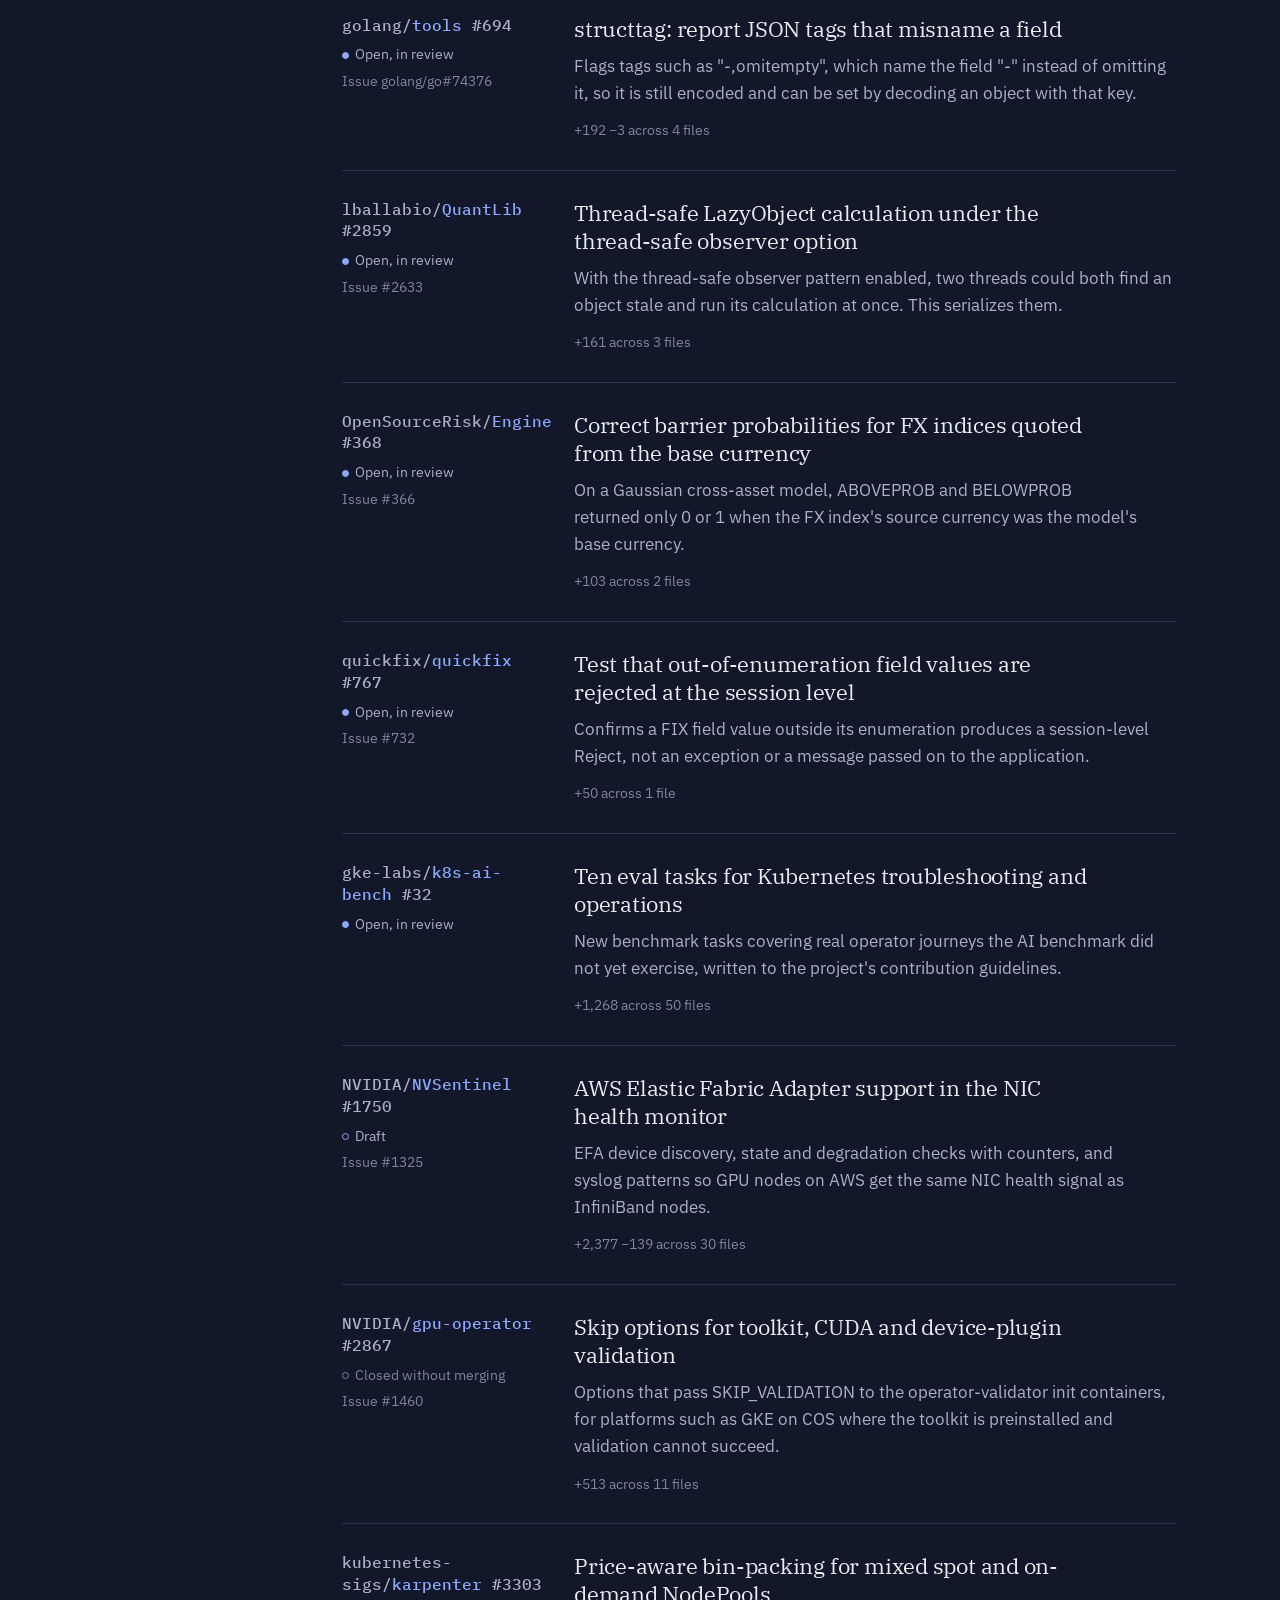
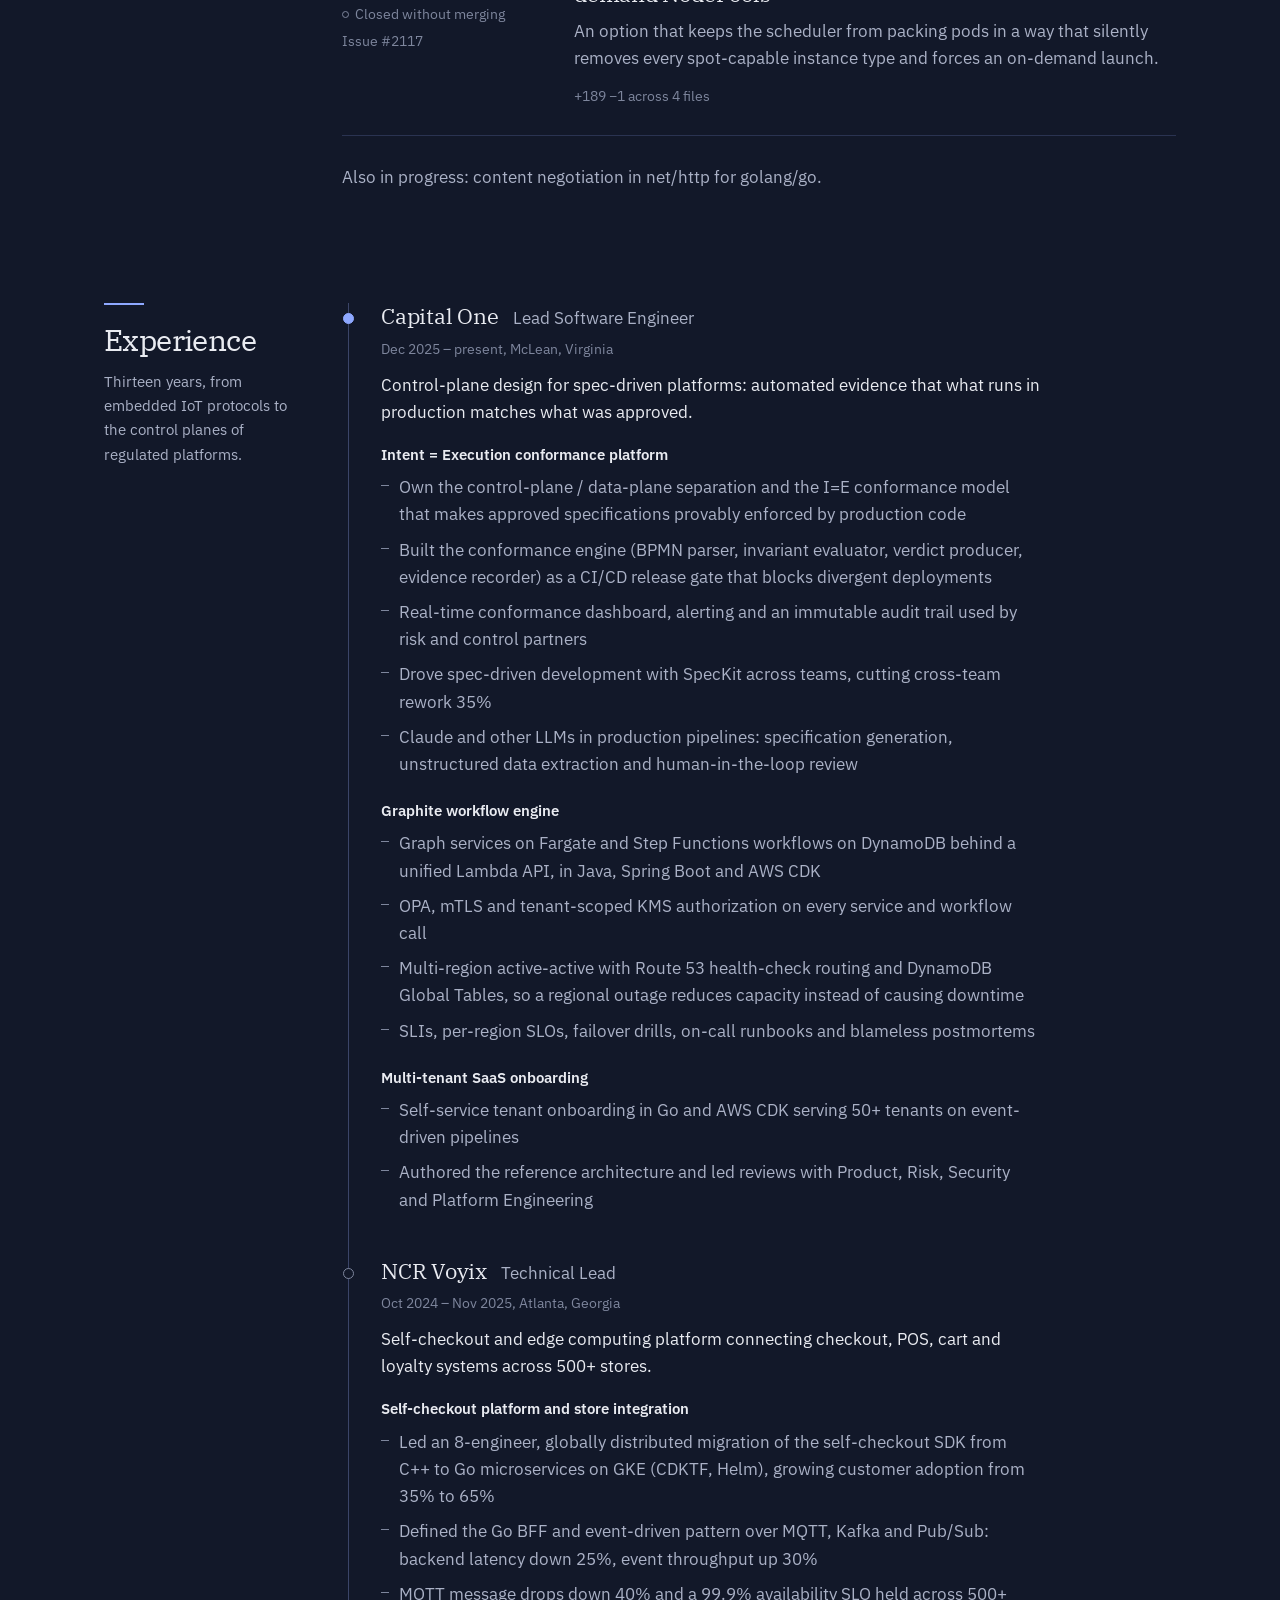
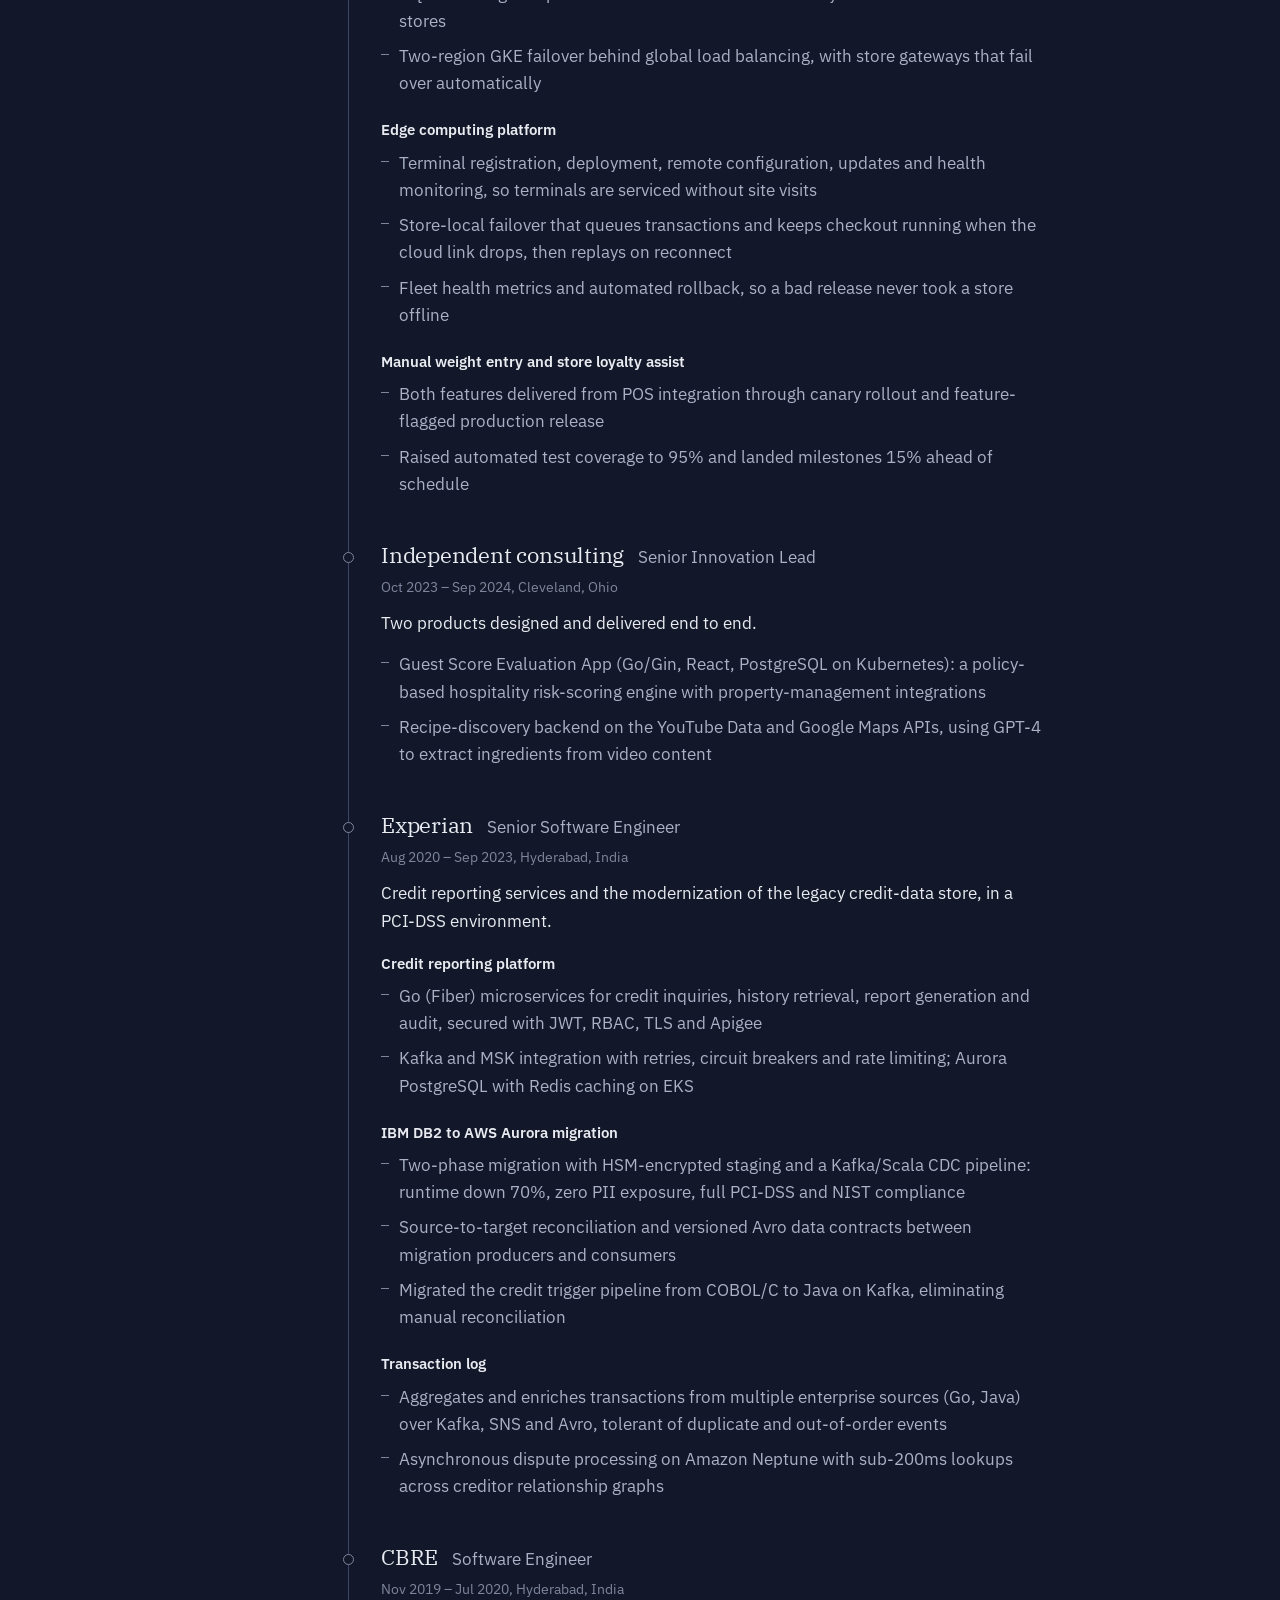
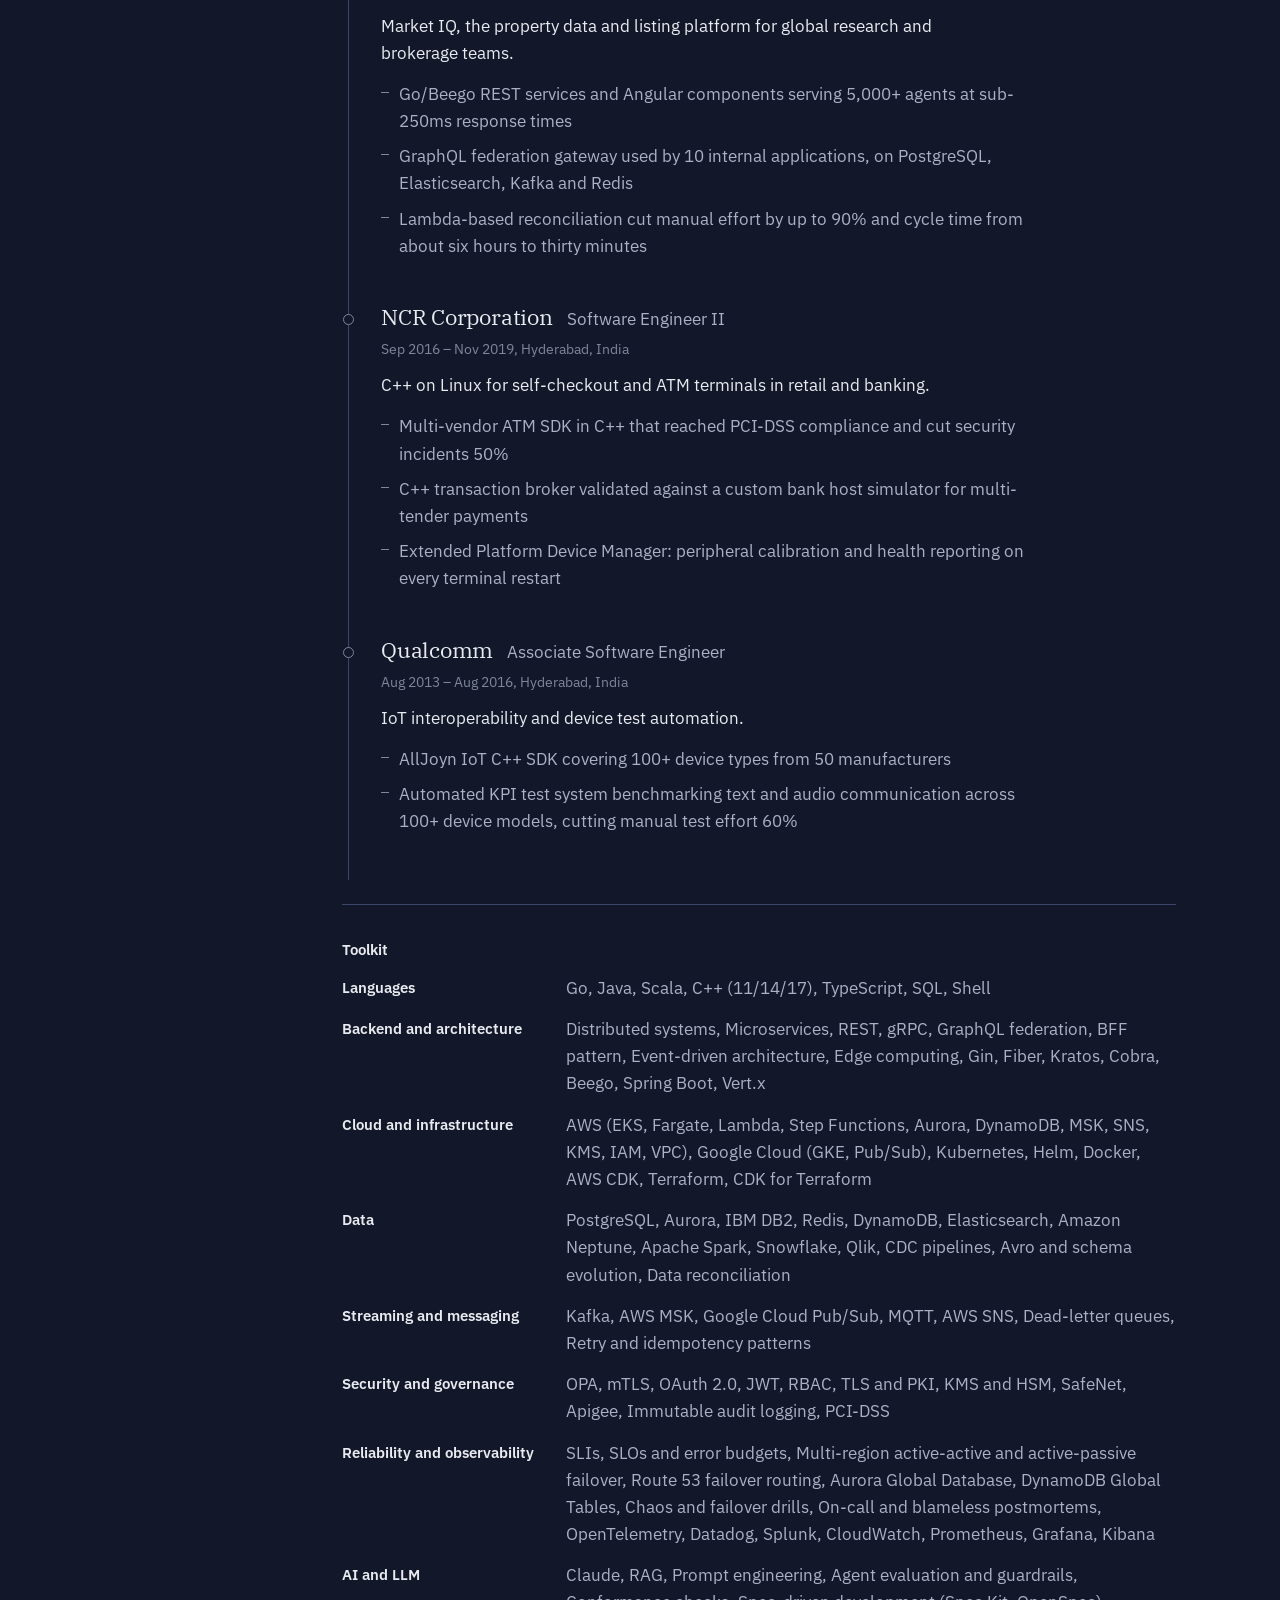
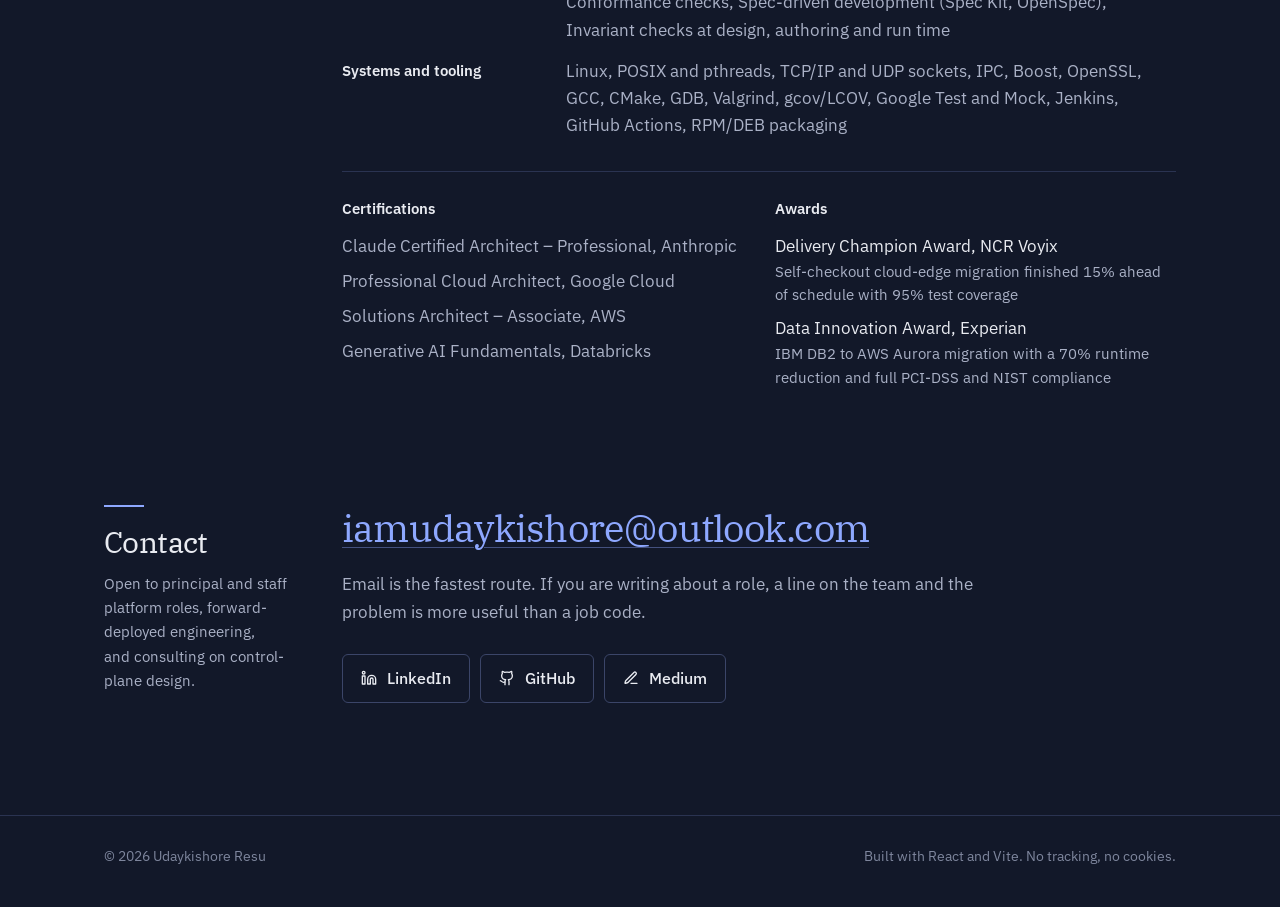
==== commit 6845eaa7: "Deploy: dark theme default" ====
--- a/index.html
+++ b/index.html
@@ -1,5 +1,5 @@
 <!doctype html>
-<html lang="en">
+<html lang="en" data-theme="dark">
   <head>
     <meta charset="UTF-8" />
     <meta name="viewport" content="width=device-width, initial-scale=1.0" />
@@ -14,8 +14,7 @@
       content="Udaykishore Resu, Principal Software Engineer, Go, Golang, Kubernetes, AWS, GCP, platform engineering, control plane, System Design for AI"
     />
     <link rel="canonical" href="https://udaykishore-resu.github.io/" />
-    <meta name="theme-color" content="#f5f6f3" media="(prefers-color-scheme: light)" />
-    <meta name="theme-color" content="#121829" media="(prefers-color-scheme: dark)" />
+    <meta name="theme-color" content="#121829" />
 
     <meta property="og:type" content="profile" />
     <meta property="og:title" content="Udaykishore Resu — Principal Software Engineer" />
@@ -40,9 +39,7 @@
       (function () {
         try {
           var t = localStorage.getItem("theme");
-          if (t !== "light" && t !== "dark") {
-            t = window.matchMedia("(prefers-color-scheme: dark)").matches ? "dark" : "light";
-          }
+          if (t !== "light" && t !== "dark") t = "dark";
           document.documentElement.setAttribute("data-theme", t);
         } catch (e) {}
       })();
@@ -66,7 +63,7 @@
         "knowsAbout": ["Go", "Kubernetes", "AWS", "Google Cloud", "Distributed systems", "AI platform engineering"]
       }
     </script>
-    <script type="module" crossorigin src="/assets/index-D9XU1RcK.js"></script>
+    <script type="module" crossorigin src="/assets/index-MaW55cav.js"></script>
     <link rel="stylesheet" crossorigin href="/assets/index-BHfW_8yd.css">
   </head>
 
